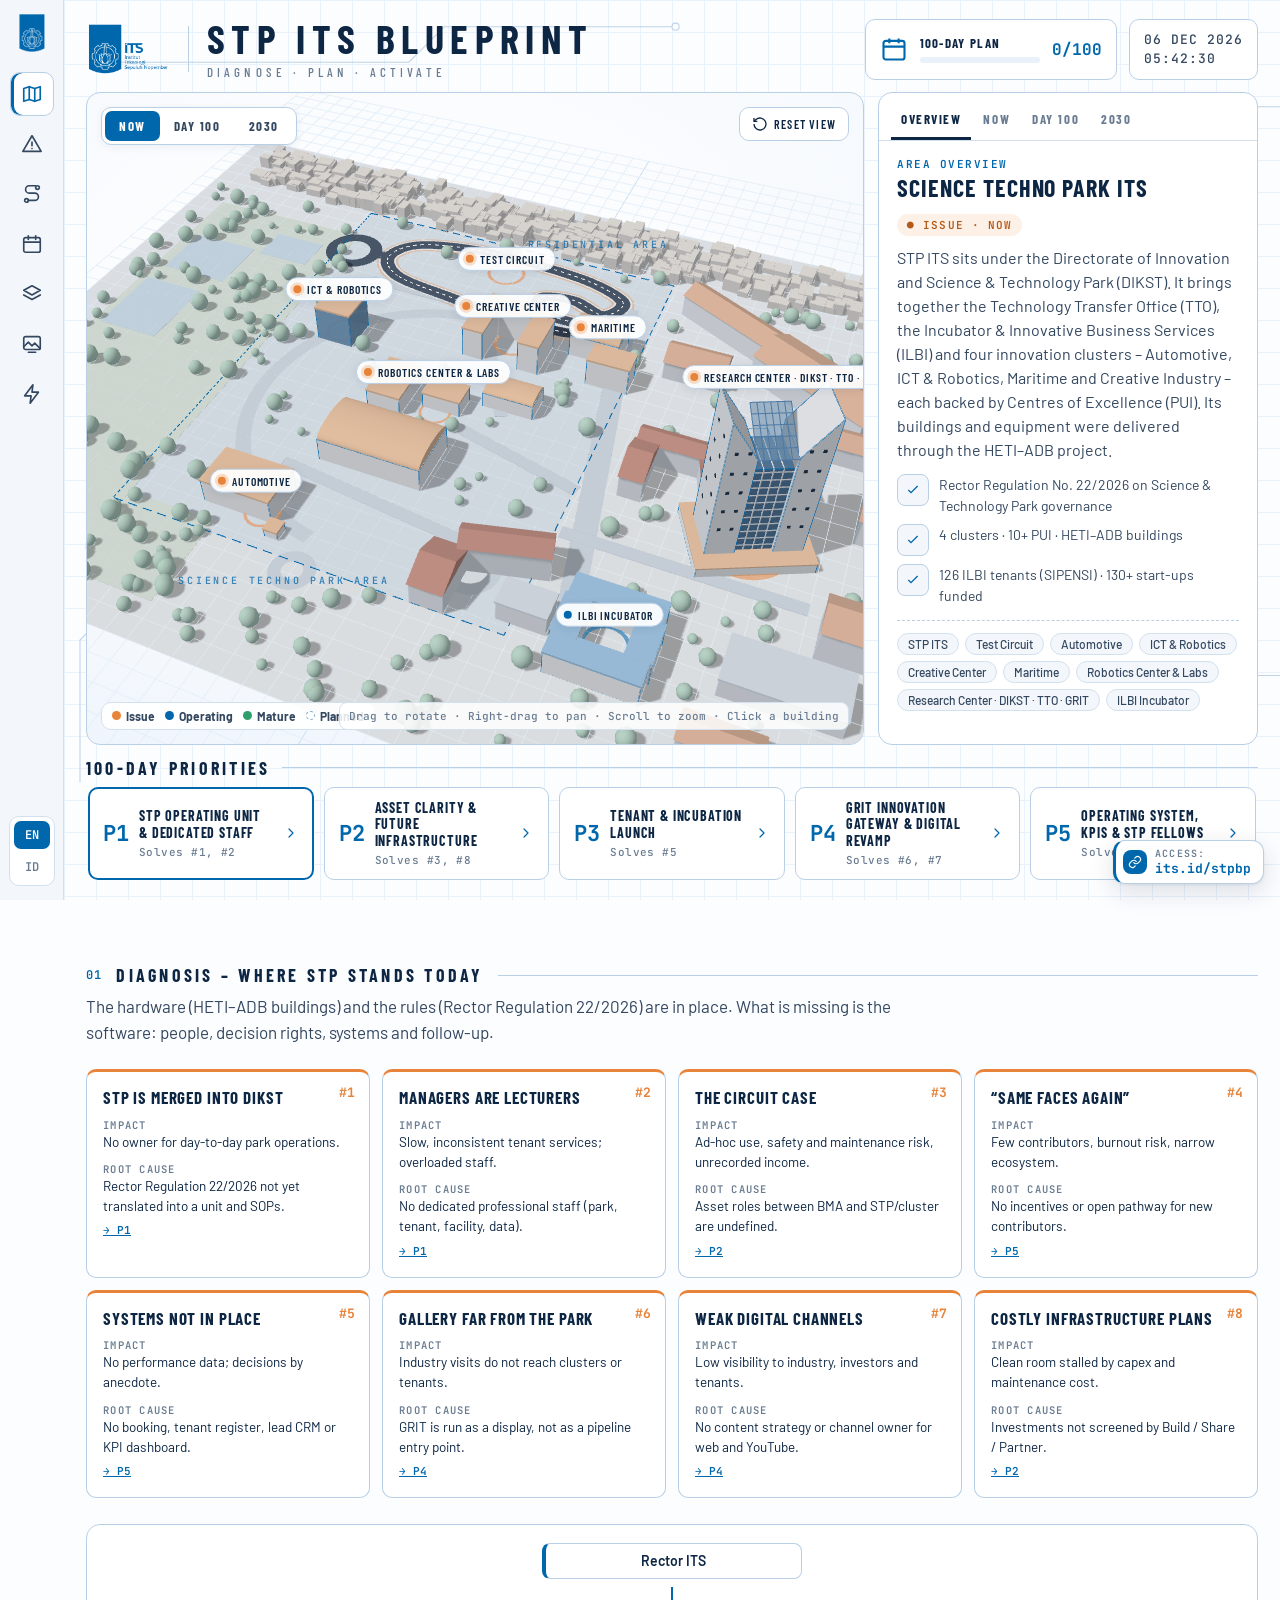
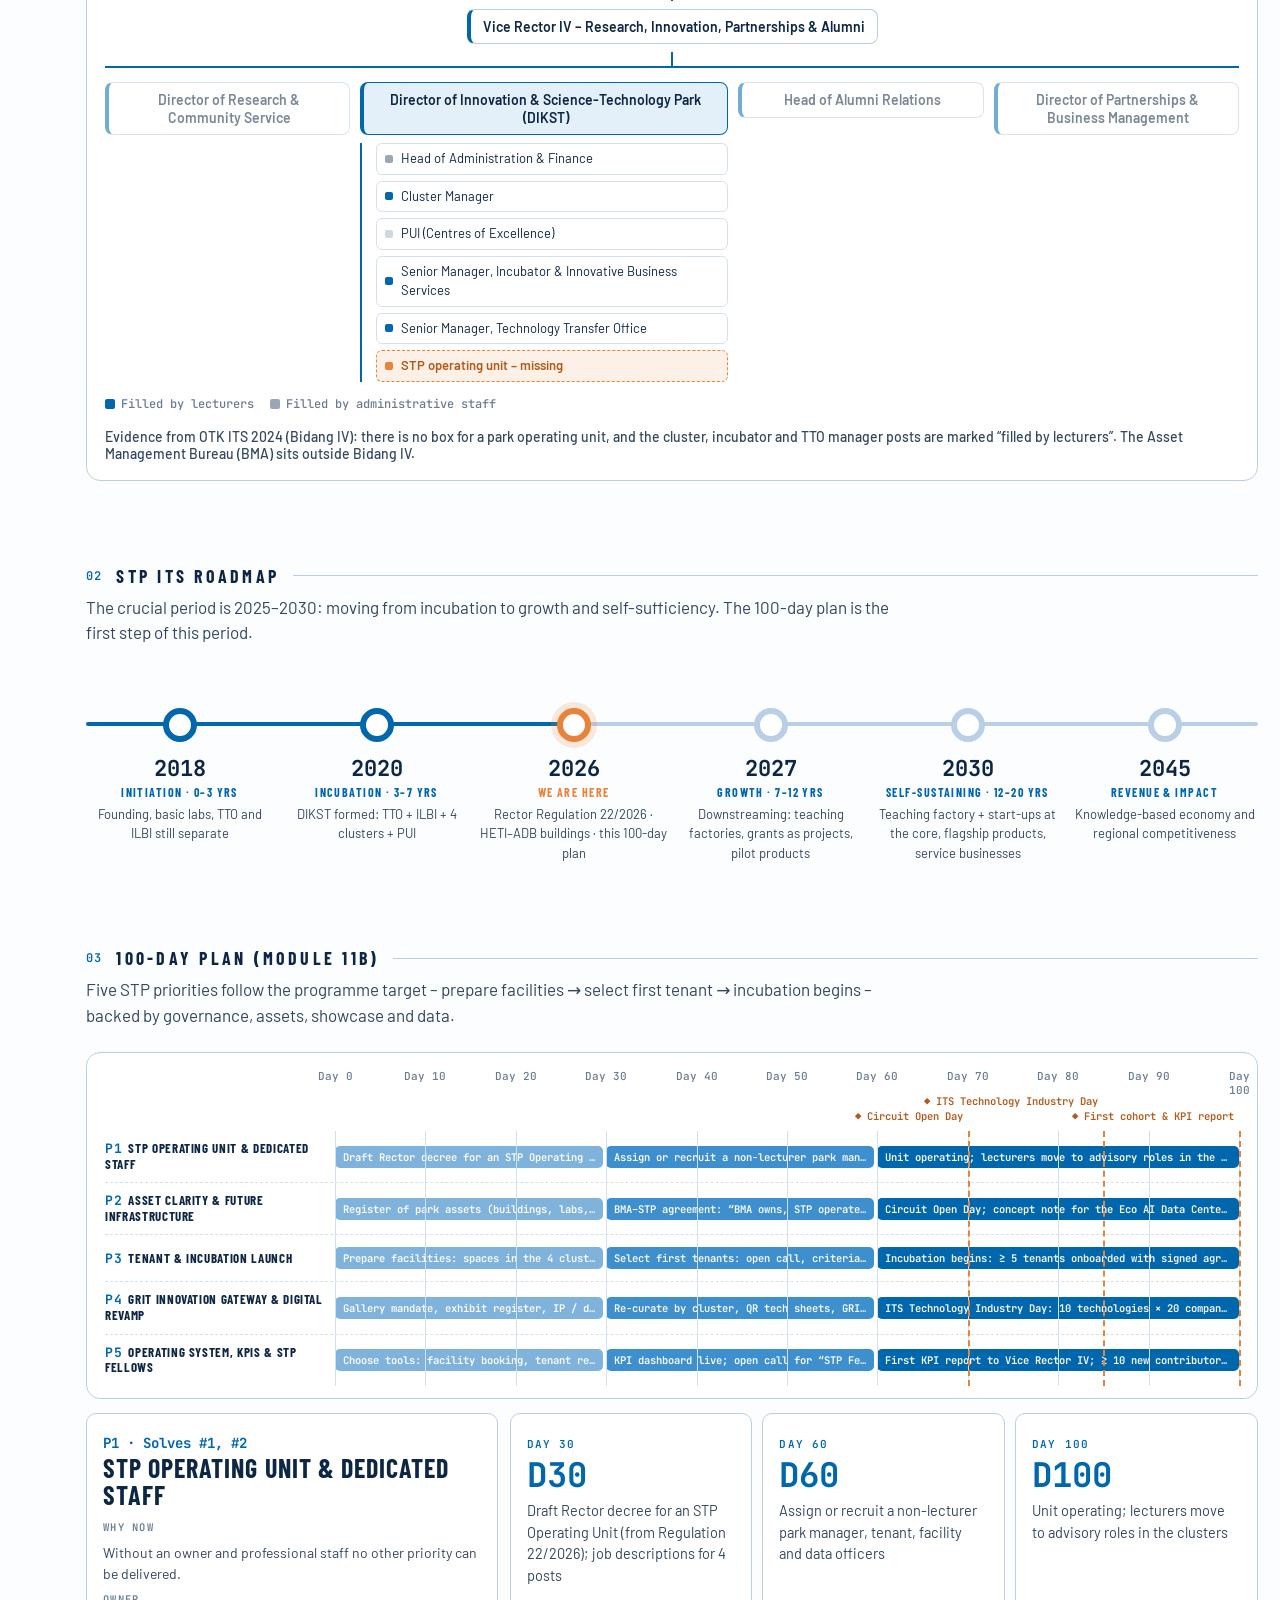
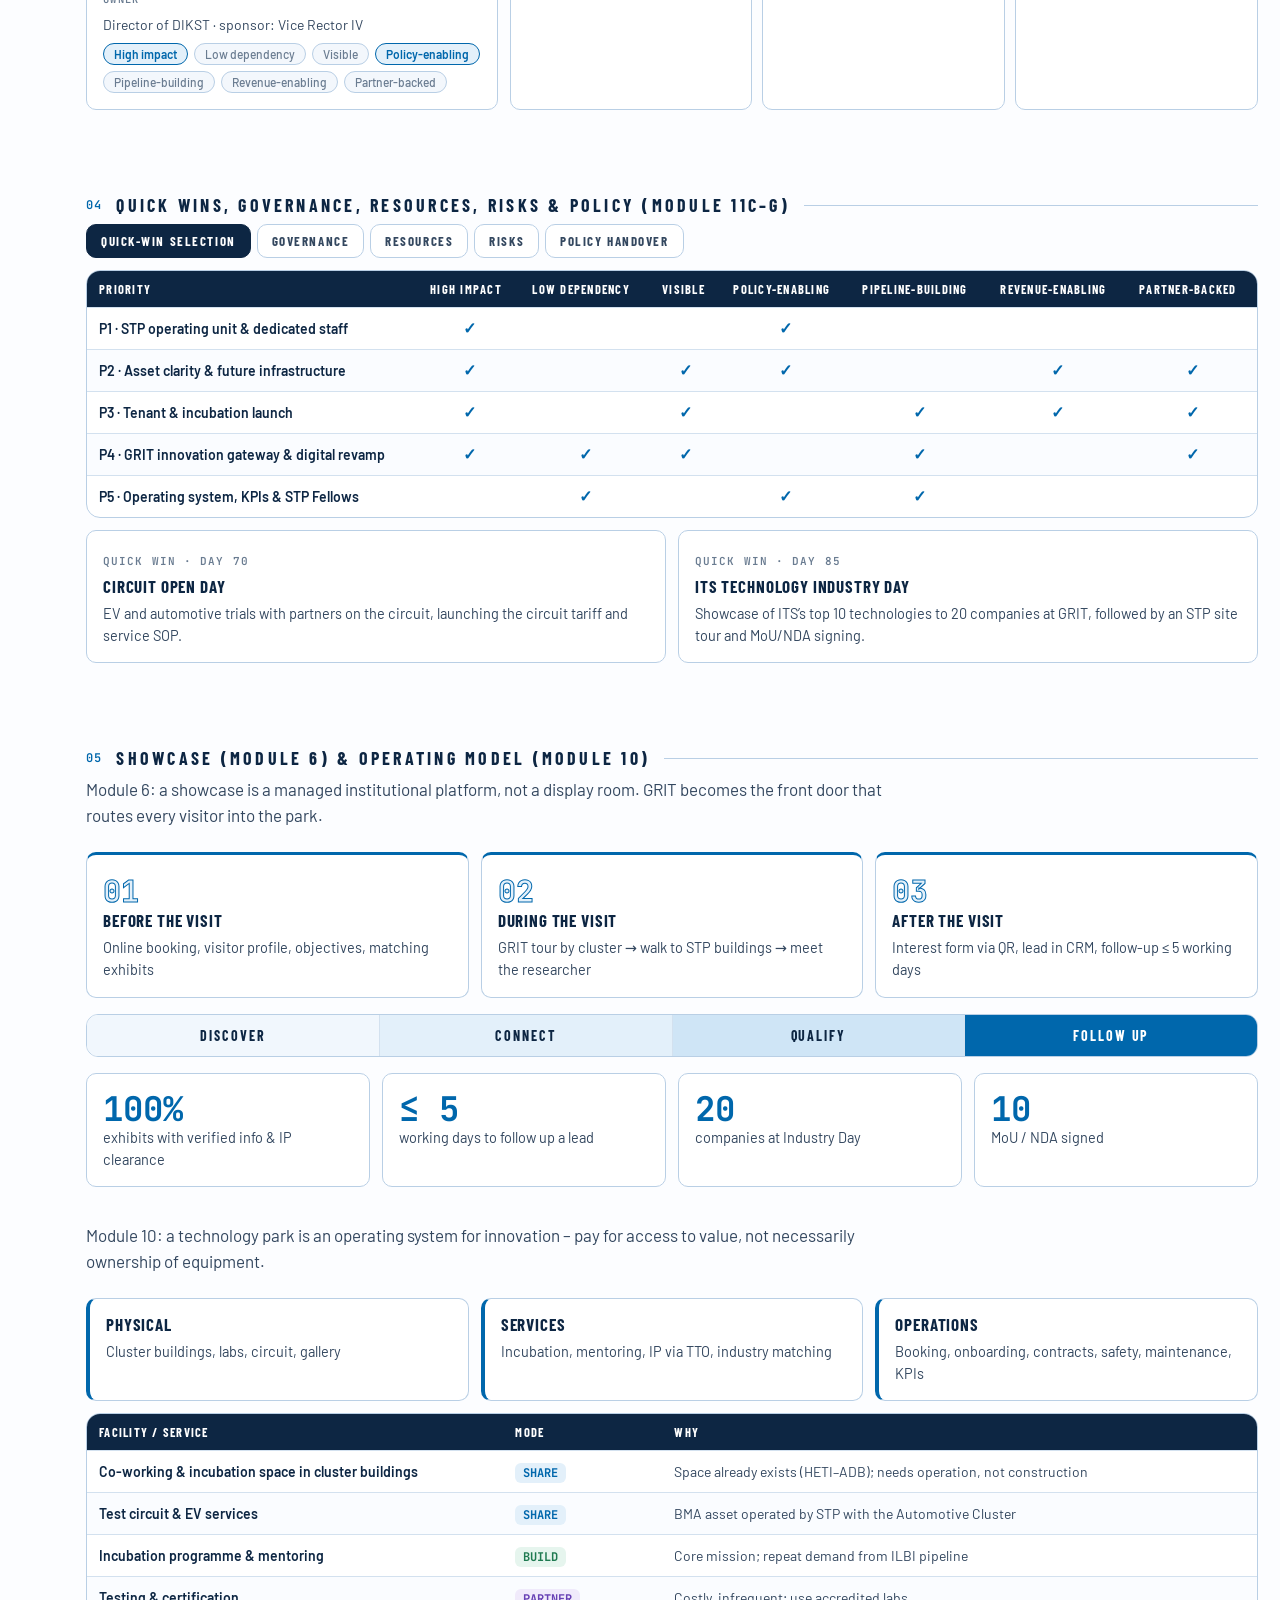
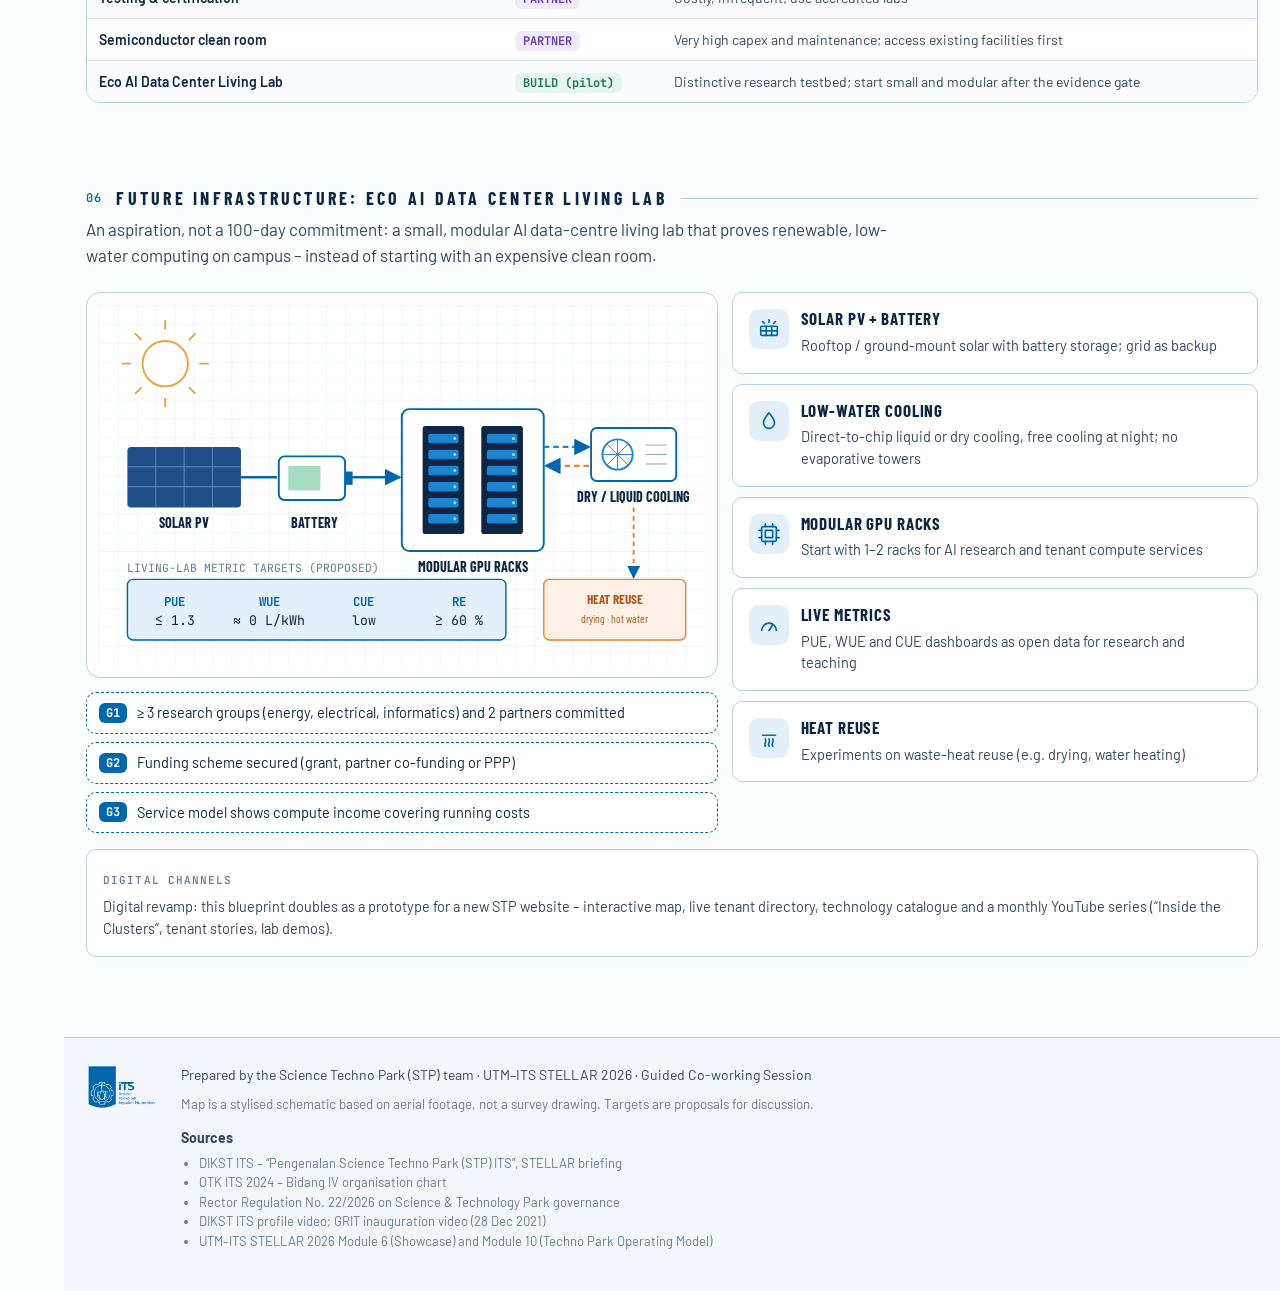
==== site/index.html @ 345ef93f "1.1" ====
<!doctype html>
<html lang="en">
<head>
  <meta charset="utf-8">
  <meta name="viewport" content="width=device-width, initial-scale=1">
  <title>STP ITS Blueprint</title>
  <meta name="description" content="100-day blueprint for the Science Techno Park (STP) of Institut Teknologi Sepuluh Nopember – diagnosis, priorities, governance and an interactive 3D site plan.">
  <meta name="theme-color" content="#0067ac">
  <link rel="icon" href="assets/img/favicon.ico" sizes="any">
  <link rel="icon" type="image/png" sizes="32x32" href="assets/img/favicon-32.png">
  <link rel="icon" type="image/png" sizes="192x192" href="assets/img/favicon-192.png">
  <link rel="apple-touch-icon" href="assets/img/apple-touch-icon.png">
  <meta property="og:title" content="STP ITS Blueprint">
  <meta property="og:description" content="Diagnose · Plan · Activate – the 100-day plan for the Science Techno Park ITS.">
  <meta property="og:image" content="assets/img/logo-its.png">
  <link rel="preconnect" href="https://fonts.googleapis.com">
  <link rel="preconnect" href="https://fonts.gstatic.com" crossorigin>
  <link href="https://fonts.googleapis.com/css2?family=Barlow+Condensed:wght@500;600;700&family=Barlow:wght@400;500;600;700&family=JetBrains+Mono:wght@400;500;600;700&display=swap" rel="stylesheet">
  <link rel="stylesheet" href="assets/css/style.css?v=20261112085706">
  <script type="importmap">
    { "imports": { "three": "./assets/vendor/three/three.module.min.js", "three/addons/": "./assets/vendor/three/addons/" } }
  </script>
</head>
<body>
  <svg class="traces" aria-hidden="true" preserveAspectRatio="none" viewBox="0 0 1440 900">
    <path d="M120 70 H460 l40 -40 H760"/><circle cx="760" cy="30" r="4"/>
    <path d="M1440 120 H1300 l-30 30 V340"/><circle cx="1270" cy="340" r="4"/>
    <path d="M90 880 V720 l30 -30 V560"/><circle cx="120" cy="560" r="4"/>
    <path d="M1440 760 H1340 l-40 40 H1120"/><circle cx="1120" cy="800" r="4"/>
    <rect x="1380" y="40" width="10" height="10"/><rect x="1396" y="56" width="6" height="6"/><rect x="1366" y="60" width="6" height="6"/>
    <rect x="96" y="610" width="8" height="8"/><rect x="110" y="626" width="5" height="5"/>
  </svg>

  <nav class="rail" aria-label="Sections">
    <img class="mark" src="assets/img/favicon-192.png" alt="ITS">
    <div id="nav"></div>
    <div class="spacer"></div>
    <div class="lang" role="group" aria-label="Language">
      <button type="button" data-lang="en" aria-pressed="true">EN</button>
      <button type="button" data-lang="id" aria-pressed="false">ID</button>
    </div>
  </nav>

  <main>
    <section class="hero" id="top">
      <header class="topbar">
        <div class="brand">
          <img src="assets/img/logo-its.png" alt="Institut Teknologi Sepuluh Nopember" width="84" height="54">
          <span class="rule" aria-hidden="true"></span>
          <div>
            <h1 data-i18n="title">STP ITS Blueprint</h1>
            <p data-i18n="tagline">Diagnose · Plan · Activate</p>
          </div>
        </div>
        <div class="right">
          <div class="card-mini">
            <svg viewBox="0 0 24 24" fill="none" stroke="currentColor" stroke-width="1.8"><rect x="3" y="5" width="18" height="16" rx="2"/><path d="M3 10h18M8 3v4M16 3v4"/></svg>
            <div><div class="k" data-i18n="planChip">100-Day Plan</div><div class="bar"><i id="dayBar"></i></div></div>
            <div class="v" id="dayVal">0/100</div>
          </div>
          <div class="card-mini clock" id="clock" aria-hidden="true"></div>
        </div>
      </header>

      <div class="hero-grid">
        <div class="map-frame" id="map">
          <div class="map-ui tl">
            <div class="seg" role="group" aria-label="Scenario" id="modeSeg">
              <button type="button" data-mode="now" aria-pressed="true" data-i18n="modeNow">Now</button>
              <button type="button" data-mode="d100" aria-pressed="false" data-i18n="modeD100">Day 100</button>
              <button type="button" data-mode="y2030" aria-pressed="false" data-i18n="mode2030">2030</button>
            </div>
          </div>
          <div class="map-ui tr">
            <button class="btn" type="button" id="resetBtn"><svg viewBox="0 0 24 24" fill="none" stroke="currentColor" stroke-width="2"><path d="M3 12a9 9 0 1 0 3-6.7L3 8"/><path d="M3 3v5h5"/></svg><span data-i18n="resetView">Reset view</span></button>
          </div>
          <div class="map-ui bl">
            <div class="legend">
              <span><i style="background:var(--issue)"></i><b data-i18n="legendIssue">Issue</b></span>
              <span><i style="background:var(--its)"></i><b data-i18n="legendActive">Operating</b></span>
              <span><i style="background:var(--ok)"></i><b data-i18n="legendMature">Mature</b></span>
              <span><i style="border:1.5px dashed var(--plan)"></i><b data-i18n="legendPlan">Planned</b></span>
            </div>
          </div>
          <div class="map-ui br"><div class="hint" data-i18n="hint">Drag to rotate · Scroll to zoom · Click a building</div></div>
        </div>

        <aside class="info-panel" aria-live="polite">
          <div class="tabs" role="tablist" id="tabs">
            <button role="tab" type="button" data-tab="overview" aria-selected="true" data-i18n="tabOverview">Overview</button>
            <button role="tab" type="button" data-tab="now" aria-selected="false" data-i18n="tabNow">Now</button>
            <button role="tab" type="button" data-tab="d100" aria-selected="false" data-i18n="tabD100">Day 100</button>
            <button role="tab" type="button" data-tab="y2030" aria-selected="false" data-i18n="tab2030">2030</button>
          </div>
          <div class="panel-body" id="panel"></div>
        </aside>
      </div>

      <div>
        <div class="strip-head"><h3 data-i18n="priorities">100-day priorities</h3><span class="line"></span></div>
        <div class="strip" id="strip"></div>
      </div>
    </section>

    <section class="sec" id="diagnosis"></section>
    <section class="sec" id="roadmap"></section>
    <section class="sec" id="plan"></section>
    <section class="sec" id="framework"></section>
    <section class="sec" id="showcase"></section>
    <section class="sec" id="future"></section>

    <footer>
      <div class="in">
        <img src="assets/img/logo-its.png" alt="ITS">
        <div id="foot"></div>
      </div>
    </footer>
  </main>

  <a class="access-card" href="https://its.id/stpbp" target="_blank" rel="noopener" aria-label="Access: its.id/stpbp">
    <svg viewBox="0 0 24 24" fill="none" stroke="currentColor" stroke-width="2" stroke-linecap="round" stroke-linejoin="round" aria-hidden="true"><path d="M10 13a5 5 0 0 0 7.5.5l3-3a5 5 0 0 0-7-7l-1.7 1.7"/><path d="M14 11a5 5 0 0 0-7.5-.5l-3 3a5 5 0 0 0 7 7l1.7-1.7"/></svg>
    <span><small>Access:</small><b>its.id/stpbp</b></span>
  </a>

  <script type="module" src="assets/js/app.js?v=20261112085706"></script>
</body>
</html>
---- site/assets/css/style.css ----
:root {
  --paper: #fcfdff;
  --paper-2: #f3f7fc;
  --paper-3: #e9f1fa;
  --ink: #0d2643;
  --ink-2: #33475f;
  --muted: #6a7c91;
  --line: #d3e1ef;
  --line-2: #b9cfe5;
  --its: #0067ac;
  --its-2: #1b86cf;
  --its-soft: #e3f0fa;
  --issue: #e8833a;
  --issue-soft: #fdf0e6;
  --ok: #2e9e6b;
  --ok-soft: #e6f5ee;
  --plan: #7fa6c9;
  --radius: 10px;
  --rail: 64px;
  --head: 'Barlow Condensed', 'Arial Narrow', sans-serif;
  --body: 'Barlow', system-ui, -apple-system, 'Segoe UI', sans-serif;
  --mono: 'JetBrains Mono', ui-monospace, 'SF Mono', Menlo, monospace;
  color-scheme: light;
}
* { box-sizing: border-box; }
html { scroll-behavior: smooth; }
body {
  margin: 0; background: var(--paper); color: var(--ink); font-family: var(--body); font-size: 16px; line-height: 1.5;
  background-image:
    linear-gradient(var(--paper-3) 1px, transparent 1px),
    linear-gradient(90deg, var(--paper-3) 1px, transparent 1px);
  background-size: 32px 32px; background-attachment: fixed;
}
img { max-width: 100%; }
button { font: inherit; color: inherit; }
a { color: var(--its); }
.sr-only { position: absolute; width: 1px; height: 1px; overflow: hidden; clip: rect(0 0 0 0); }

/* decorative circuit traces */
.traces { position: fixed; inset: 0; pointer-events: none; z-index: 0; opacity: .9; }
.traces path { fill: none; stroke: var(--line-2); stroke-width: 1.2; }
.traces circle { fill: var(--paper); stroke: var(--line-2); stroke-width: 1.2; }
.traces rect { fill: var(--line); }

/* rail */
.rail {
  position: fixed; left: 0; top: 0; bottom: 0; width: var(--rail); z-index: 30;
  background: var(--paper-2); border-right: 1px solid var(--line);
  display: flex; flex-direction: column; align-items: center; gap: 6px; padding: 14px 0;
}
.rail .mark { width: 38px; height: 38px; margin-bottom: 14px; }
.rail a, .rail button.icon {
  width: 44px; height: 44px; border-radius: 10px; display: grid; place-items: center; color: var(--ink-2);
  border: 1px solid transparent; background: none; cursor: pointer; position: relative; text-decoration: none;
}
.rail a:hover, .rail button.icon:hover { background: #fff; border-color: var(--line); color: var(--its); }
.rail a.is-active { background: #fff; border-color: var(--line-2); color: var(--its); box-shadow: inset 3px 0 0 var(--its); }
.rail a .tip {
  position: absolute; left: 52px; white-space: nowrap; background: var(--ink); color: #fff; font: 500 12px var(--body);
  padding: 4px 8px; border-radius: 6px; opacity: 0; pointer-events: none; transform: translateX(-4px); transition: .15s;
}
.rail a:hover .tip { opacity: 1; transform: none; }
.rail svg { width: 22px; height: 22px; }
.rail .spacer { flex: 1; }
#nav { display: flex; flex-direction: column; gap: 6px; }
.lang { display: flex; flex-direction: column; gap: 4px; border: 1px solid var(--line); border-radius: 10px; padding: 4px; background: #fff; }
.lang button { width: 36px; height: 28px; border: 0; border-radius: 7px; background: none; cursor: pointer; font: 600 12px var(--mono); color: var(--muted); }
.lang button[aria-pressed="true"] { background: var(--its); color: #fff; }

main { margin-left: var(--rail); position: relative; z-index: 1; }

/* hero */
.hero { height: 100vh; min-height: 720px; display: grid; grid-template-rows: auto minmax(0, 1fr) auto; grid-template-columns: minmax(0, 1fr); padding: 18px 22px 16px; gap: 12px; }
.topbar { display: flex; align-items: center; gap: 22px; }
.brand { display: flex; align-items: center; gap: 18px; min-width: 0; }
.brand img { height: 54px; width: auto; }
.brand .rule { width: 1px; height: 46px; background: var(--line-2); }
.brand h1 { margin: 0; font: 700 clamp(26px, 3.2vw, 40px)/1 var(--head); letter-spacing: .16em; text-transform: uppercase; color: var(--ink); }
.brand p { margin: 6px 0 0; font: 500 13px var(--head); letter-spacing: .32em; text-transform: uppercase; color: var(--muted); }
.topbar .right { margin-left: auto; display: flex; gap: 12px; align-items: stretch; }
.card-mini { border: 1px solid var(--line-2); background: #fff; border-radius: var(--radius); padding: 10px 14px; display: flex; gap: 12px; align-items: center; }
.card-mini svg { width: 28px; height: 28px; color: var(--its); }
.card-mini .k { font: 700 13px var(--head); letter-spacing: .1em; text-transform: uppercase; }
.bar { width: 120px; height: 6px; background: var(--paper-3); border-radius: 6px; overflow: hidden; margin-top: 6px; }
.bar i { display: block; height: 100%; background: var(--its); width: 0; transition: width .6s; }
.card-mini .v { font: 700 16px var(--mono); color: var(--its); }
.clock { font: 500 13px/1.5 var(--mono); color: var(--ink-2); letter-spacing: .08em; text-transform: uppercase; }

.hero-grid { display: grid; grid-template-columns: minmax(0, 1fr) 380px; gap: 14px; min-height: 0; }
.hero-grid > * { min-height: 0; }
.map-frame {
  position: relative; border: 1px solid var(--line-2); border-radius: 14px; overflow: hidden; min-height: 380px;
  background: radial-gradient(120% 90% at 40% 30%, #ffffff 0%, #f4f8fd 70%, #eaf2fb 100%);
}
.map-frame canvas { display: block; outline: none; max-width: 100%; }
.label-layer { position: absolute; inset: 0; pointer-events: none; }
.map-label {
  pointer-events: auto; cursor: pointer; display: inline-flex; align-items: center; gap: 6px; white-space: nowrap;
  font: 600 11.5px var(--head); letter-spacing: .08em; text-transform: uppercase; color: var(--ink);
  background: rgba(255, 255, 255, .92); border: 1px solid var(--line-2); border-radius: 999px; padding: 4px 10px 4px 7px;
  box-shadow: 0 2px 8px rgba(13, 38, 67, .08); transition: transform .15s, border-color .15s;
}
.map-label:hover, .map-label.is-selected { border-color: var(--its); transform: translateY(-2px); }
.map-label.is-selected { background: var(--its); color: #fff; }
.map-label .dot { width: 8px; height: 8px; border-radius: 50%; background: var(--its); flex: none; }
.map-label[data-status="issue"] .dot { background: var(--issue); box-shadow: 0 0 0 3px rgba(232, 131, 58, .25); animation: pulse 1.6s infinite; }
.map-label[data-status="mature"] .dot { background: var(--ok); }
.map-label[data-status="plan"] { border-style: dashed; color: var(--muted); }
.map-label[data-status="plan"] .dot { background: transparent; border: 1.5px dashed var(--plan); }
.map-label.is-selected .dot { box-shadow: 0 0 0 2px #fff; }
@keyframes pulse { 50% { box-shadow: 0 0 0 6px rgba(232, 131, 58, 0); } }
.zone-caption { font: 600 10px var(--mono); letter-spacing: .28em; text-transform: uppercase; color: var(--its); opacity: .75; pointer-events: none; white-space: nowrap; }

.map-ui { position: absolute; z-index: 5; display: flex; gap: 8px; }
.map-ui.tl { top: 14px; left: 14px; }
.map-ui.tr { top: 14px; right: 14px; }
.map-ui.bl { bottom: 14px; left: 14px; flex-wrap: wrap; }
.map-ui.br { bottom: 14px; right: 14px; }
.seg { display: flex; background: #fff; border: 1px solid var(--line-2); border-radius: 10px; padding: 3px; box-shadow: 0 2px 10px rgba(13, 38, 67, .06); }
.seg button { border: 0; background: none; padding: 7px 14px; border-radius: 7px; cursor: pointer; font: 700 13px var(--head); letter-spacing: .12em; text-transform: uppercase; color: var(--ink-2); }
.seg button[aria-pressed="true"] { background: var(--its); color: #fff; }
.btn { border: 1px solid var(--line-2); background: #fff; border-radius: 10px; padding: 8px 12px; cursor: pointer; font: 600 12px var(--head); letter-spacing: .1em; text-transform: uppercase; display: inline-flex; gap: 6px; align-items: center; }
.btn:hover { border-color: var(--its); color: var(--its); }
.btn svg { width: 16px; height: 16px; }
.legend { display: flex; gap: 10px; background: rgba(255, 255, 255, .9); border: 1px solid var(--line); border-radius: 10px; padding: 6px 10px; font: 500 12px var(--body); color: var(--ink-2); }
.legend span { display: inline-flex; align-items: center; gap: 5px; }
.legend i { width: 9px; height: 9px; border-radius: 50%; display: inline-block; }
.hint { font: 500 11px var(--mono); color: var(--muted); background: rgba(255, 255, 255, .85); border: 1px solid var(--line); border-radius: 8px; padding: 6px 9px; }
.fallback { position: absolute; inset: 0; display: grid; grid-template-rows: auto 1fr; padding: 54px 16px 50px; }
.fallback p { margin: 0 0 8px; text-align: center; font: 500 12px var(--mono); color: var(--muted); }
.fallback svg { width: 100%; height: 100%; }
.fallback .site { cursor: pointer; }

/* info panel */
.info-panel { border: 1px solid var(--line-2); background: #fff; border-radius: 14px; display: flex; flex-direction: column; min-height: 0; overflow: hidden; }
.tabs { display: flex; gap: 2px; padding: 10px 12px 0; border-bottom: 1px solid var(--line); overflow-x: auto; }
.tabs button { border: 0; background: none; padding: 8px 10px 10px; cursor: pointer; font: 700 13px var(--head); letter-spacing: .12em; text-transform: uppercase; color: var(--muted); border-bottom: 3px solid transparent; white-space: nowrap; }
.tabs button[aria-selected="true"] { color: var(--ink); border-bottom-color: var(--ink); }
.panel-body { padding: 16px 18px 18px; overflow: auto; }
.panel-body .kind { font: 600 11px var(--mono); letter-spacing: .14em; text-transform: uppercase; color: var(--its); }
.panel-body h2 { margin: 4px 0 10px; font: 700 24px/1.1 var(--head); letter-spacing: .04em; text-transform: uppercase; }
.panel-body p { margin: 0 0 12px; color: var(--ink-2); }
.status-pill { display: inline-flex; align-items: center; gap: 6px; font: 600 11px var(--mono); text-transform: uppercase; letter-spacing: .1em; border-radius: 999px; padding: 4px 10px; margin-bottom: 10px; }
.status-pill[data-s="issue"] { background: var(--issue-soft); color: #b25a1a; }
.status-pill[data-s="active"] { background: var(--its-soft); color: var(--its); }
.status-pill[data-s="mature"] { background: var(--ok-soft); color: #1f7a51; }
.status-pill[data-s="plan"], .status-pill[data-s="hidden"] { background: var(--paper-2); color: var(--muted); }
.facts { list-style: none; margin: 4px 0 0; padding: 0; display: grid; gap: 8px; }
.facts li { display: flex; gap: 10px; align-items: flex-start; font-size: 14px; color: var(--ink-2); }
.facts li::before { content: ''; flex: none; width: 30px; height: 30px; border: 1px solid var(--line-2); border-radius: 8px; background: var(--paper-2) url("data:image/svg+xml,%3Csvg xmlns='http://www.w3.org/2000/svg' viewBox='0 0 24 24' fill='none' stroke='%230067ac' stroke-width='2'%3E%3Cpath d='M5 12l4 4 10-10'/%3E%3C/svg%3E") center/16px no-repeat; }
.site-pick { display: flex; flex-wrap: wrap; gap: 6px; margin-top: 14px; padding-top: 12px; border-top: 1px dashed var(--line-2); }
.site-pick button { border: 1px solid var(--line); background: var(--paper-2); border-radius: 999px; padding: 3px 10px; font: 500 12px var(--body); cursor: pointer; color: var(--ink-2); }
.site-pick button:hover { border-color: var(--its); color: var(--its); }
.linked { margin-top: 6px; font-size: 13px; color: var(--muted); }
.linked b { color: var(--its); }

/* priority strip */
.strip-head { display: flex; align-items: center; gap: 12px; }
.strip-head h3, .sec-head h2 { margin: 0; font: 700 18px var(--head); letter-spacing: .18em; text-transform: uppercase; }
.strip-head .line, .sec-head .line { flex: 1; height: 1px; background: var(--line-2); }
.strip { display: grid; grid-template-columns: repeat(5, minmax(200px, 1fr)); gap: 10px; overflow-x: auto; padding: 8px 2px 4px; scroll-snap-type: x mandatory; }
.pcard {
  scroll-snap-align: start; text-align: left; border: 1px solid var(--line-2); background: #fff; border-radius: var(--radius); padding: 12px 14px;
  cursor: pointer; display: grid; grid-template-columns: auto 1fr auto; gap: 10px; align-items: center; transition: .15s; min-height: 72px;
}
.pcard:hover { border-color: var(--its); transform: translateY(-2px); box-shadow: 0 6px 18px rgba(0, 103, 172, .1); }
.pcard.is-active { border: 2px solid var(--its); padding: 11px 13px; }
.pcard .n { font: 700 22px var(--mono); color: var(--its); }
.pcard .t { font: 700 14px/1.2 var(--head); letter-spacing: .06em; text-transform: uppercase; }
.pcard .s { display: block; margin-top: 3px; font: 500 11px var(--mono); color: var(--muted); letter-spacing: .04em; text-transform: none; }
.pcard svg { width: 16px; height: 16px; color: var(--its); }

/* sections */
.sec { padding: 64px 22px 20px; max-width: 1320px; margin: 0 auto; scroll-margin-top: 0; }
.sec-head { display: flex; align-items: center; gap: 14px; margin-bottom: 8px; }
.sec-head .no { font: 600 12px var(--mono); color: var(--its); letter-spacing: .1em; }
.sec-lead { max-width: 820px; color: var(--ink-2); font-size: 17px; margin: 6px 0 24px; }
.grid { display: grid; gap: 12px; }
.g4 { grid-template-columns: repeat(4, minmax(0, 1fr)); }
.g3 { grid-template-columns: repeat(3, minmax(0, 1fr)); }
.g2 { grid-template-columns: repeat(2, minmax(0, 1fr)); }
.card { border: 1px solid var(--line-2); background: #fff; border-radius: var(--radius); padding: 16px; position: relative; }
.card h3 { margin: 0 0 6px; font: 700 17px/1.15 var(--head); letter-spacing: .05em; text-transform: uppercase; }
.card p { margin: 0; color: var(--ink-2); font-size: 14.5px; }
.card .tag { font: 600 11px var(--mono); color: var(--muted); letter-spacing: .1em; text-transform: uppercase; }
.issue-card { border-top: 3px solid var(--issue); }
.issue-card .num { position: absolute; top: 12px; right: 14px; font: 700 13px var(--mono); color: var(--issue); }
.issue-card .row { margin-top: 10px; font-size: 13.5px; }
.issue-card .row b { display: block; font: 600 10.5px var(--mono); letter-spacing: .12em; text-transform: uppercase; color: var(--muted); }
.issue-card .to { margin-top: 10px; font: 600 11px var(--mono); color: var(--its); }
.quote { margin: 22px 0 0; padding: 18px 22px; border-left: 4px solid var(--its); background: var(--its-soft); border-radius: 0 var(--radius) var(--radius) 0; font: 600 20px/1.35 var(--head); letter-spacing: .02em; color: var(--ink); }

/* org chart */
.org { margin-top: 26px; border: 1px solid var(--line-2); background: #fff; border-radius: 14px; padding: 18px; }
.org .node { border: 1px solid var(--line-2); border-left: 4px solid var(--its); border-radius: 8px; padding: 8px 12px; background: #fff; font: 600 14px/1.25 var(--body); text-align: center; }
.org .top { display: grid; justify-items: center; gap: 8px; }
.org .top .node { min-width: 260px; }
.org .v { width: 2px; height: 14px; background: var(--its); }
.org .cols { display: grid; grid-template-columns: 1fr 1.5fr 1fr 1fr; gap: 10px; border-top: 2px solid var(--its); padding-top: 14px; margin-top: 0; }
.org .col .node.dim { opacity: .55; }
.org .col.focus > .node { background: var(--its-soft); border-color: var(--its); }
.org ul { list-style: none; margin: 8px 0 0; padding: 0 0 0 14px; border-left: 2px solid var(--its); display: grid; gap: 6px; }
.org li { font-size: 13px; border: 1px solid var(--line); border-radius: 6px; padding: 5px 8px; background: #fff; display: flex; gap: 8px; align-items: center; }
.org li i { width: 8px; height: 8px; border-radius: 2px; flex: none; background: #cfd8e3; }
.org li.lect i { background: var(--its); }
.org li.staff i { background: #9aa7b6; }
.org li.missing { border: 1.5px dashed var(--issue); color: #b25a1a; background: var(--issue-soft); font-weight: 600; }
.org li.missing i { background: var(--issue); }
.org .note { margin-top: 14px; font-size: 14px; color: var(--ink-2); display: flex; flex-wrap: wrap; gap: 16px; align-items: center; }
.org .note span { display: inline-flex; gap: 6px; align-items: center; font: 500 12px var(--mono); color: var(--muted); }
.org .note span i { width: 10px; height: 10px; border-radius: 2px; display: inline-block; }

/* roadmap */
.road { position: relative; display: grid; grid-template-columns: repeat(6, 1fr); gap: 10px; padding-top: 38px; }
.road::before { content: ''; position: absolute; left: 0; right: 0; top: 52px; height: 4px; background: linear-gradient(90deg, var(--its) 0 42%, var(--line-2) 42%); border-radius: 4px; }
.road .stop { position: relative; text-align: center; }
.road .ring { width: 34px; height: 34px; border-radius: 50%; margin: 0 auto 12px; background: #fff; border: 6px solid var(--its); position: relative; z-index: 1; }
.road .stop.future .ring { border-color: var(--line-2); }
.road .stop.here .ring { border-color: var(--issue); box-shadow: 0 0 0 6px rgba(232, 131, 58, .18); }
.road .y { font: 700 22px var(--mono); color: var(--ink); }
.road .s { font: 700 12px var(--head); letter-spacing: .12em; text-transform: uppercase; color: var(--its); margin: 2px 0 6px; }
.road .stop.here .s { color: var(--issue); }
.road .d { font-size: 13px; color: var(--ink-2); }

/* gantt */
.gantt { border: 1px solid var(--line-2); background: #fff; border-radius: 14px; padding: 16px 18px 12px; overflow-x: auto; }
.gantt .g-row { display: grid; grid-template-columns: 230px 1fr; align-items: center; min-width: 760px; }
.gantt .g-row + .g-row { border-top: 1px dashed var(--line); }
.gantt .g-name { font: 700 13px/1.2 var(--head); letter-spacing: .05em; text-transform: uppercase; padding: 10px 10px 10px 0; cursor: pointer; }
.gantt .g-name b { font-family: var(--mono); color: var(--its); margin-right: 6px; }
.gantt .track { position: relative; height: 46px; }
.gantt .seg-bar { position: absolute; top: 12px; height: 22px; border-radius: 5px; font: 600 10.5px/22px var(--mono); padding: 0 8px; color: #fff; overflow: hidden; white-space: nowrap; text-overflow: ellipsis; }
.gantt .s1 { background: #7fb3dc; } .gantt .s2 { background: #3d8fcd; } .gantt .s3 { background: var(--its); }
.gantt .axis { position: relative; height: 26px; margin-bottom: 36px; margin-left: 230px; min-width: 530px; }
.gantt .axis span { position: absolute; transform: translateX(-50%); font: 500 11px var(--mono); color: var(--muted); }
.gantt .grid-lines { position: absolute; inset: 0 0 0 230px; pointer-events: none; }
.gantt .grid-lines i { position: absolute; top: 0; bottom: 0; width: 1px; background: var(--line); }
.gantt .mile { position: absolute; top: 0; bottom: 0; width: 0; border-left: 2px dashed var(--issue); }
.gantt .mile em { position: absolute; top: -24px; right: 4px; font: 600 10.5px var(--mono); font-style: normal; color: #b25a1a; white-space: nowrap; background: #fff; padding: 0 3px; }
.gantt-wrap { position: relative; }
.pdetail { margin-top: 14px; display: grid; grid-template-columns: 1.1fr 2fr; gap: 12px; }
.pdetail .meta h3 { margin: 0 0 4px; font: 700 26px/1.05 var(--head); text-transform: uppercase; letter-spacing: .04em; }
.pdetail .meta .n { font: 700 14px var(--mono); color: var(--its); }
.pdetail .meta dl { margin: 12px 0 0; display: grid; gap: 8px; font-size: 14px; }
.pdetail dt { font: 600 10.5px var(--mono); letter-spacing: .12em; text-transform: uppercase; color: var(--muted); }
.pdetail dd { margin: 0; color: var(--ink-2); }
.chips { display: flex; flex-wrap: wrap; gap: 6px; margin-top: 8px; }
.chip { border: 1px solid var(--line-2); border-radius: 999px; padding: 3px 10px; font: 500 12px var(--body); color: var(--muted); background: var(--paper-2); }
.chip.on { border-color: var(--its); color: var(--its); background: var(--its-soft); font-weight: 600; }
.days { display: grid; grid-template-columns: repeat(3, 1fr); gap: 10px; }
.days .card .tag { color: var(--its); }
.days .card .big { font: 700 34px/1 var(--mono); color: var(--its); margin: 4px 0 8px; }

/* framework tabs */
.ftabs { display: flex; gap: 6px; flex-wrap: wrap; margin-bottom: 12px; }
.ftabs button { border: 1px solid var(--line-2); background: #fff; border-radius: 10px; padding: 8px 14px; cursor: pointer; font: 700 13px var(--head); letter-spacing: .12em; text-transform: uppercase; color: var(--ink-2); }
.ftabs button[aria-selected="true"] { background: var(--ink); color: #fff; border-color: var(--ink); }
.table-wrap { border: 1px solid var(--line-2); border-radius: 14px; overflow: auto; background: #fff; }
table { border-collapse: collapse; width: 100%; font-size: 14px; }
th { text-align: left; font: 700 12.5px var(--head); letter-spacing: .1em; text-transform: uppercase; color: #fff; background: var(--ink); padding: 10px 12px; position: sticky; top: 0; }
td { padding: 10px 12px; border-top: 1px solid var(--line); vertical-align: top; color: var(--ink-2); }
td:first-child { color: var(--ink); font-weight: 600; }
tr:nth-child(even) td { background: #fafcff; }
.qw td { text-align: center; } .qw td:first-child { text-align: left; }
.qw .yes { color: var(--its); font: 700 16px var(--mono); }
.mode-tag { font: 700 12px var(--mono); padding: 2px 8px; border-radius: 6px; background: var(--its-soft); color: var(--its); white-space: nowrap; }
.mode-tag.PARTNER { background: #f0eafb; color: #6741b5; }
.mode-tag.BUILD { background: var(--ok-soft); color: #1f7a51; }
.policy { counter-reset: p; list-style: none; margin: 0; padding: 0; display: grid; gap: 8px; }
.policy li { counter-increment: p; display: flex; gap: 12px; align-items: flex-start; background: #fff; border: 1px solid var(--line-2); border-radius: 10px; padding: 10px 14px; }
.policy li::before { content: counter(p, decimal-leading-zero); font: 700 14px var(--mono); color: var(--its); }

/* showcase */
.flow { display: grid; grid-template-columns: repeat(3, 1fr); gap: 12px; }
.flow .card { border-top: 3px solid var(--its); }
.flow .card .step { font: 700 30px var(--mono); color: var(--its-soft); -webkit-text-stroke: 1px var(--its); }
.pathway { display: flex; gap: 0; margin: 16px 0; border: 1px solid var(--line-2); border-radius: 12px; overflow: hidden; background: #fff; }
.pathway span { flex: 1; text-align: center; padding: 12px 6px; font: 700 14px var(--head); letter-spacing: .14em; text-transform: uppercase; position: relative; }
.pathway span + span { border-left: 1px solid var(--line); }
.pathway span:nth-child(1) { background: #f1f7fd; } .pathway span:nth-child(2) { background: #e3f0fa; } .pathway span:nth-child(3) { background: #cfe5f6; } .pathway span:nth-child(4) { background: var(--its); color: #fff; }
.kpi .v { font: 700 34px var(--mono); color: var(--its); line-height: 1.1; }
.layers .card { border-left: 4px solid var(--its); }

/* future */
.future-grid { display: grid; grid-template-columns: 1.2fr 1fr; gap: 14px; align-items: start; }
.eco { border: 1px solid var(--line-2); border-radius: 14px; background: #fff; padding: 12px; }
.eco svg { width: 100%; height: auto; display: block; }
.parts { display: grid; gap: 10px; }
.parts .card { display: grid; grid-template-columns: 40px 1fr; gap: 12px; align-items: start; }
.parts .ic { width: 40px; height: 40px; border-radius: 10px; background: var(--its-soft); display: grid; place-items: center; color: var(--its); }
.parts .ic svg { width: 22px; height: 22px; }
.gates { list-style: none; margin: 14px 0 0; padding: 0; display: grid; gap: 8px; }
.gates li { display: flex; gap: 10px; align-items: center; font-size: 14.5px; background: #fff; border: 1px dashed var(--its); border-radius: 10px; padding: 9px 12px; }
.gates li b { font: 700 12px var(--mono); color: #fff; background: var(--its); border-radius: 6px; padding: 2px 7px; }
.digital { margin-top: 16px; }

footer { margin: 60px 0 0; border-top: 1px solid var(--line-2); padding: 26px 22px 40px; background: var(--paper-2); }
footer .in { max-width: 1320px; margin: 0 auto; display: grid; grid-template-columns: auto 1fr; gap: 24px; align-items: start; }
footer img { height: 46px; }
footer p { margin: 0 0 6px; font-size: 14px; color: var(--ink-2); }
footer small { color: var(--muted); }
footer ul { margin: 6px 0 0; padding-left: 18px; font-size: 13px; color: var(--muted); }

.reveal { opacity: 0; transform: translateY(14px); transition: opacity .6s, transform .6s; }
.reveal.in { opacity: 1; transform: none; }
@media (prefers-reduced-motion: reduce) { .reveal { opacity: 1; transform: none; transition: none; } html { scroll-behavior: auto; } }

/* responsive */
@media (max-width: 1180px) {
  .hero { height: auto; }
  .hero-grid { grid-template-columns: minmax(0, 1fr); }
  .info-panel { max-height: none; }
  .map-frame { min-height: 520px; }
  .g4 { grid-template-columns: repeat(2, minmax(0, 1fr)); }
  .org .cols { grid-template-columns: 1fr 1fr; }
  .future-grid, .pdetail { grid-template-columns: 1fr; }
}
@media (max-width: 760px) {
  :root { --rail: 0px; }
  .rail { top: auto; bottom: 0; left: 0; right: 0; width: auto; height: 60px; flex-direction: row; justify-content: space-around; padding: 6px 8px; border-right: 0; border-top: 1px solid var(--line); }
  .rail .mark, .rail .spacer, .rail a .tip { display: none; }
  #nav { flex-direction: row; gap: 2px; }
  .rail a, .rail button.icon { width: 40px; height: 40px; }
  .lang { flex-direction: row; }
  .lang button { width: 30px; }
  main { padding-bottom: 64px; }
  .hero { padding: 14px 16px; min-height: auto; }
  .topbar { flex-wrap: wrap; gap: 12px; }
  .brand img { height: 40px; }
  .brand .rule { display: none; }
  .topbar .right { margin-left: 0; width: 100%; }
  .clock { display: none; }
  .map-frame { min-height: 420px; }
  .hint { display: none; }
  .map-ui.tr { top: 60px; }
  .strip { grid-template-columns: none; grid-auto-flow: column; grid-auto-columns: 80%; }
  .sec { padding: 48px 16px 10px; }
  .g4, .g3, .g2, .flow, .days { grid-template-columns: 1fr; }
  .org .cols { grid-template-columns: 1fr; }
  .road { grid-template-columns: 1fr; padding-top: 0; }
  .road::before { left: 16px; right: auto; top: 0; bottom: 0; width: 4px; height: auto; background: var(--its); }
  .road .stop { display: grid; grid-template-columns: 34px 1fr; column-gap: 14px; text-align: left; }
  .road .ring { margin: 0; grid-row: span 3; }
  .pathway { flex-direction: column; }
  .pathway span + span { border-left: 0; border-top: 1px solid var(--line); }
  footer .in { grid-template-columns: 1fr; }
}

/* floating access card – always on top */
.access-card {
  position: fixed; right: 16px; bottom: 16px; z-index: 2147483000;
  display: inline-flex; align-items: center; gap: 8px; padding: 6px 12px 6px 7px;
  background: #fff; color: var(--ink); text-decoration: none;
  border: 1px solid var(--line-2); border-left: 3px solid var(--its); border-radius: 12px;
  box-shadow: 0 8px 24px rgba(13, 38, 67, .14), 0 1px 3px rgba(13, 38, 67, .08);
  font: 500 12.5px/1.2 var(--body); transition: transform .15s, box-shadow .15s;
}
.access-card:hover { transform: translateY(-2px); box-shadow: 0 12px 28px rgba(0, 103, 172, .2); }
.access-card svg { width: 14px; height: 14px; color: #fff; background: var(--its); border-radius: 8px; padding: 5px; box-sizing: content-box; flex: none; }
.access-card span { display: flex; flex-direction: column; line-height: 1.25; white-space: nowrap; }
.access-card small { font: 600 10px var(--mono); letter-spacing: .12em; text-transform: uppercase; color: var(--muted); }
.access-card b { font: 700 13px var(--mono); color: var(--its); }
@media (max-width: 760px) { .access-card { bottom: 72px; right: 10px; padding: 6px 10px 6px 8px; } }
@media print { .access-card { display: none; } }
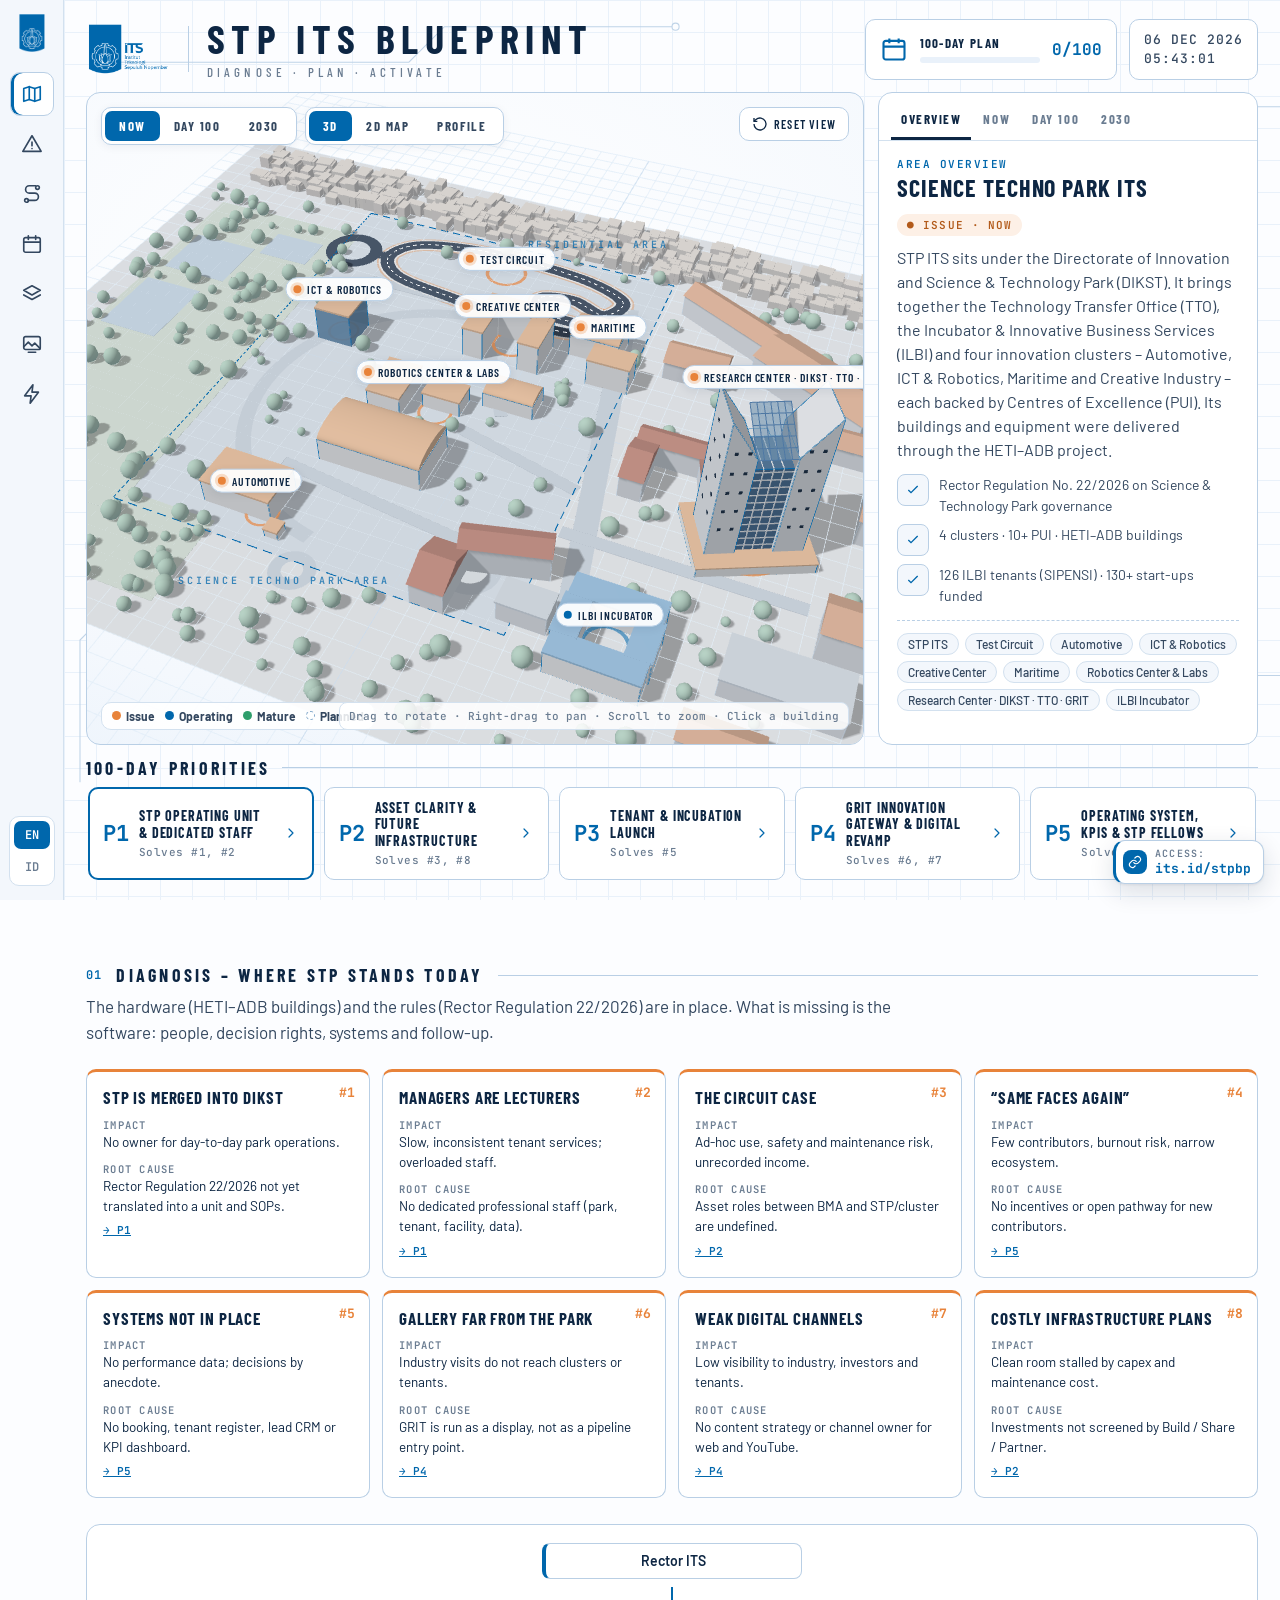
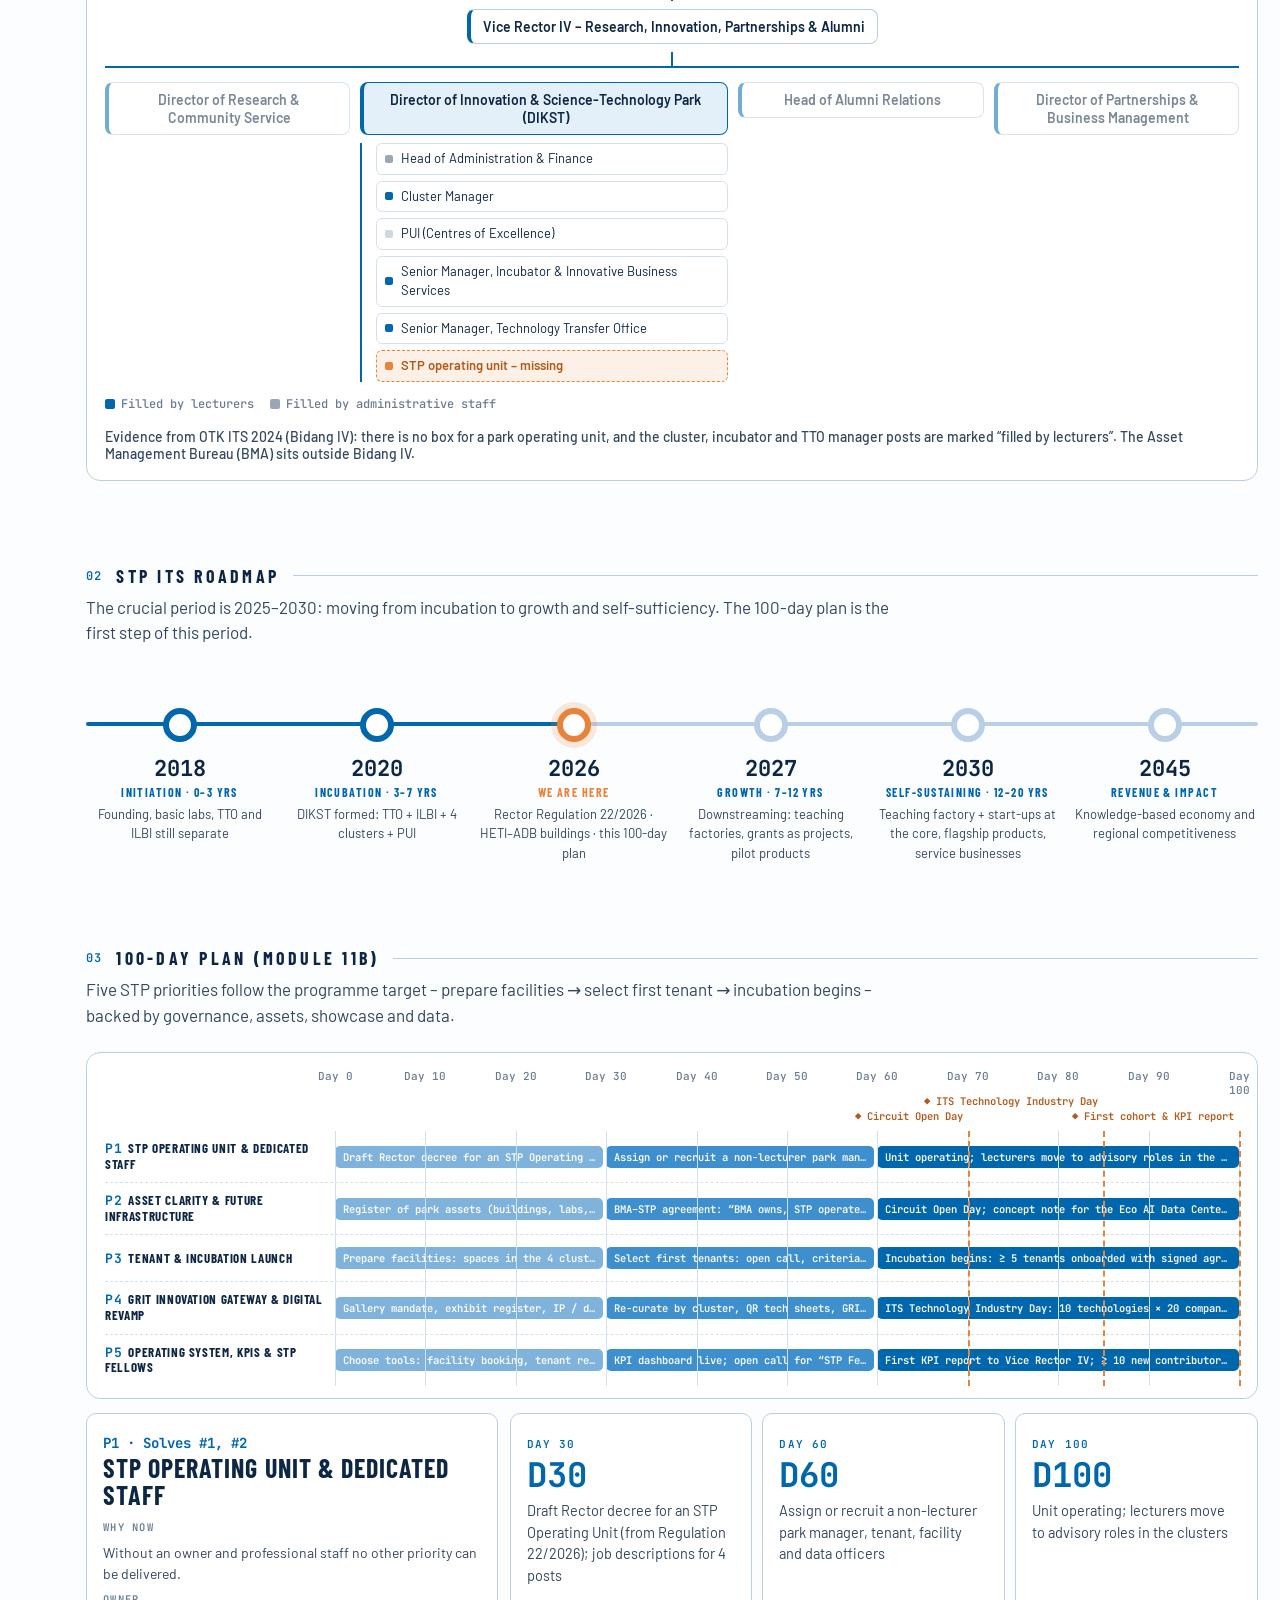
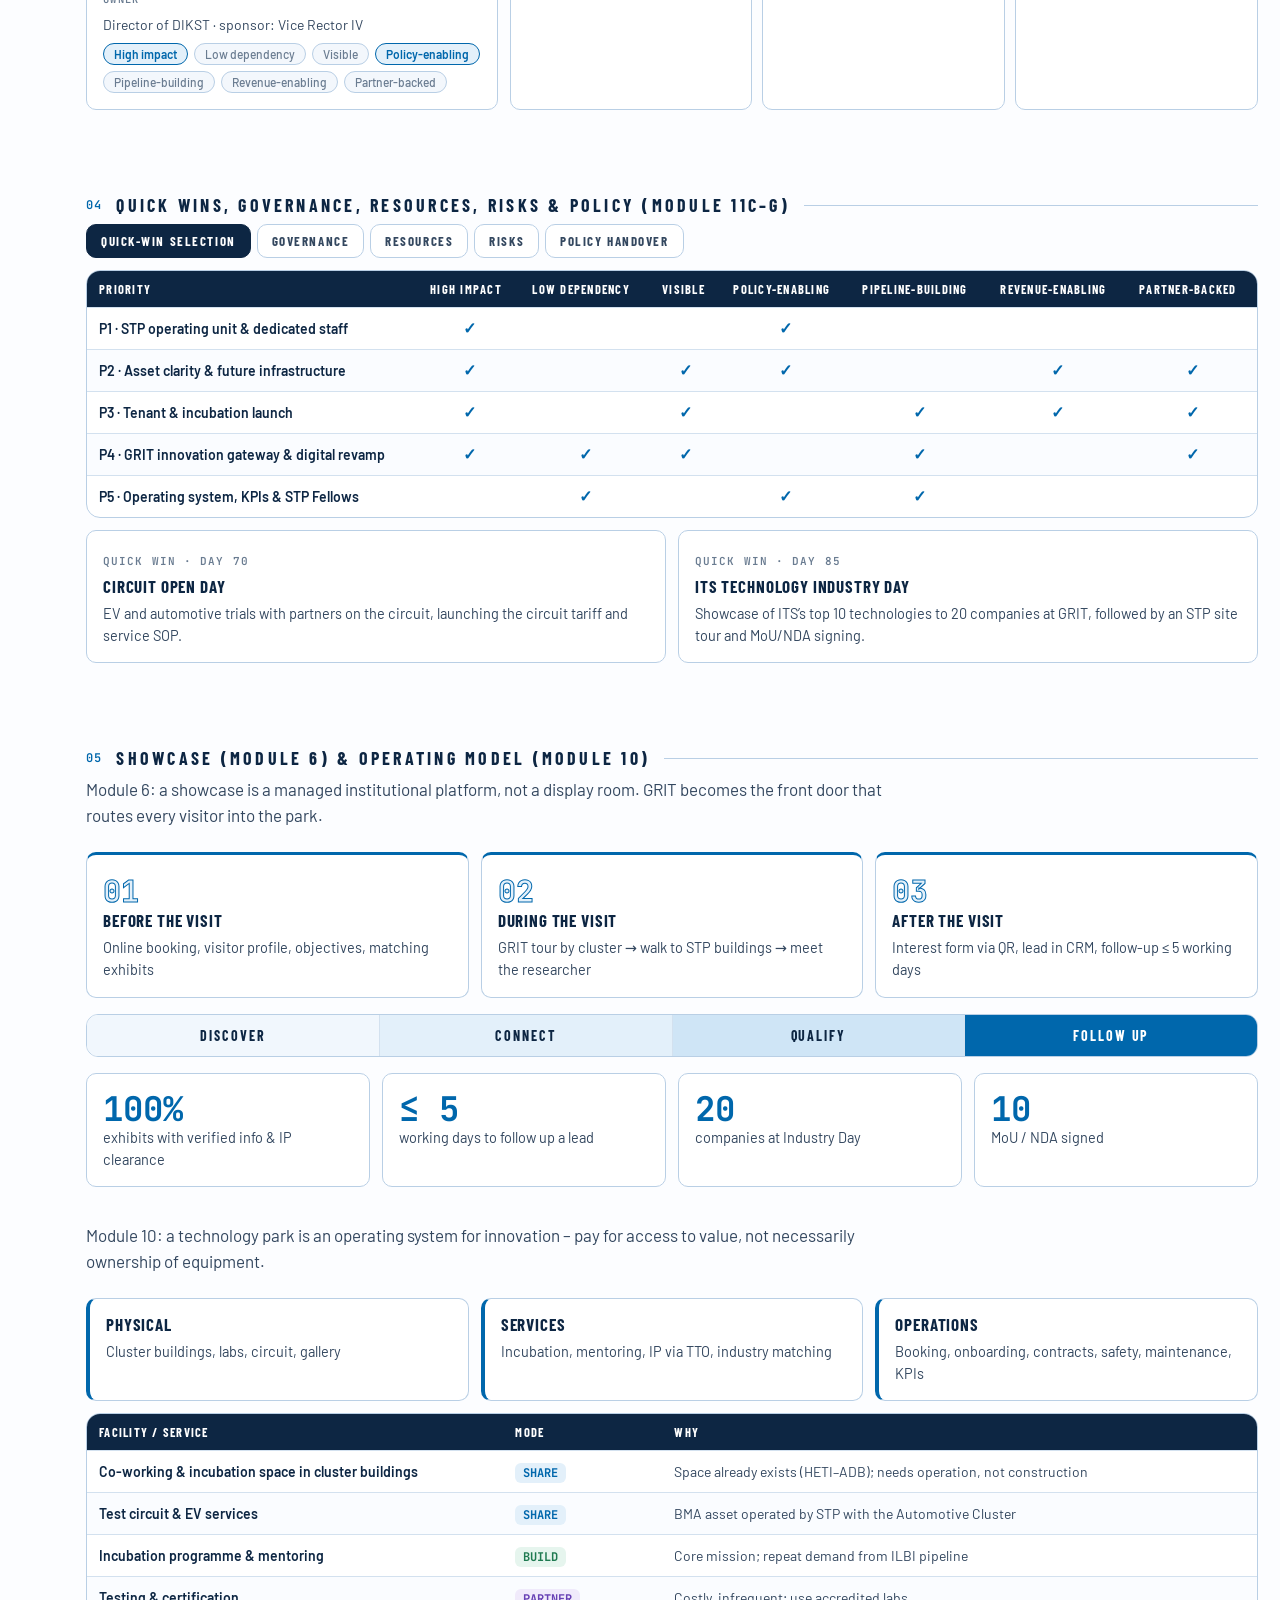
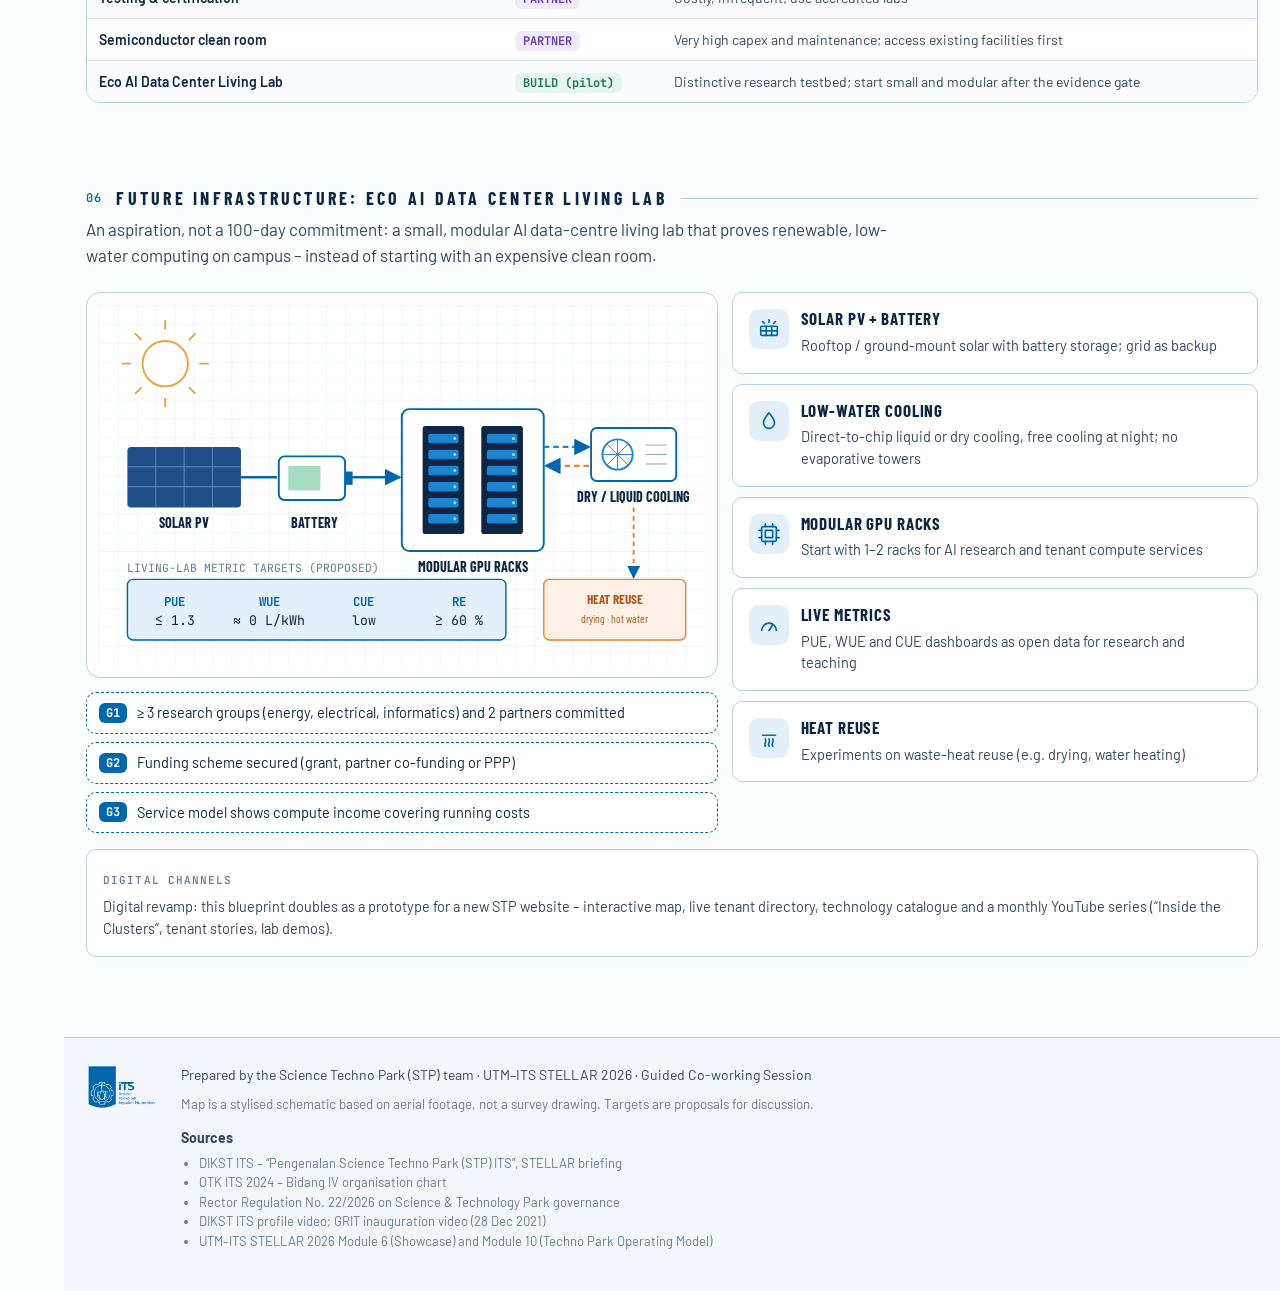
==== commit d46e3c12: "1.2" ====
--- a/site/index.html
+++ b/site/index.html
@@ -16,7 +16,7 @@
   <link rel="preconnect" href="https://fonts.googleapis.com">
   <link rel="preconnect" href="https://fonts.gstatic.com" crossorigin>
   <link href="https://fonts.googleapis.com/css2?family=Barlow+Condensed:wght@500;600;700&family=Barlow:wght@400;500;600;700&family=JetBrains+Mono:wght@400;500;600;700&display=swap" rel="stylesheet">
-  <link rel="stylesheet" href="assets/css/style.css?v=20261112085706">
+  <link rel="stylesheet" href="assets/css/style.css?v=20261112094559">
   <script type="importmap">
     { "imports": { "three": "./assets/vendor/three/three.module.min.js", "three/addons/": "./assets/vendor/three/addons/" } }
   </script>
@@ -70,7 +70,17 @@
               <button type="button" data-mode="d100" aria-pressed="false" data-i18n="modeD100">Day 100</button>
               <button type="button" data-mode="y2030" aria-pressed="false" data-i18n="mode2030">2030</button>
             </div>
+            <div class="seg" role="tablist" aria-label="Map view" id="viewSeg">
+              <button type="button" data-view="3d" aria-pressed="true" data-i18n="view3d">3D</button>
+              <button type="button" data-view="2d" aria-pressed="false" data-i18n="view2d">2D map</button>
+              <button type="button" data-view="gif" aria-pressed="false" data-i18n="viewGif">Profile</button>
+            </div>
           </div>
+          <div class="map2d" id="map2d" hidden></div>
+          <figure class="mapgif" id="mapgif" hidden>
+            <video muted loop playsinline preload="none" poster="assets/video/dikst-profile-poster.jpg" data-src="assets/video/dikst-profile.mp4" aria-label="DIKST ITS profile – aerial tour of the Science Techno Park"></video>
+            <figcaption data-i18n="gifCaption">DIKST ITS profile video</figcaption>
+          </figure>
           <div class="map-ui tr">
             <button class="btn" type="button" id="resetBtn"><svg viewBox="0 0 24 24" fill="none" stroke="currentColor" stroke-width="2"><path d="M3 12a9 9 0 1 0 3-6.7L3 8"/><path d="M3 3v5h5"/></svg><span data-i18n="resetView">Reset view</span></button>
           </div>
@@ -122,6 +132,6 @@
     <span><small>Access:</small><b>its.id/stpbp</b></span>
   </a>
 
-  <script type="module" src="assets/js/app.js?v=20261112085706"></script>
+  <script type="module" src="assets/js/app.js?v=20261112094559"></script>
 </body>
 </html>
--- a/site/assets/css/style.css
+++ b/site/assets/css/style.css
@@ -362,3 +362,25 @@
 .access-card b { font: 700 13px var(--mono); color: var(--its); }
 @media (max-width: 760px) { .access-card { bottom: 72px; right: 10px; padding: 6px 10px 6px 8px; } }
 @media print { .access-card { display: none; } }
+
+/* 2D map tab */
+.map2d { position: absolute; inset: 0; z-index: 3; background: var(--paper-2); }
+.map2d[hidden] { display: none; }
+.map-frame.is-2d > canvas, .map-frame.is-2d > .label-layer, .map-frame.is-2d .map-ui.br, .map-frame.is-2d .fallback { visibility: hidden; }
+.map2d .leaflet-control-zoom, .map2d .leaflet-control-layers { border: 1px solid var(--line-2) !important; border-radius: 10px !important; box-shadow: 0 2px 10px rgba(13, 38, 67, .08) !important; overflow: hidden; }
+.map2d .leaflet-control-zoom a { color: var(--its); font: 600 16px var(--mono); }
+.map2d .leaflet-control-layers { font: 500 13px var(--body); }
+.map2d .leaflet-bottom.leaflet-right { margin-bottom: 4px; }
+.map2d .leaflet-control-attribution { font: 400 10px var(--body); }
+.map2d-tip { font: 600 12px var(--head); letter-spacing: .06em; text-transform: uppercase; border-radius: 8px; border-color: var(--line-2); color: var(--ink); }
+.map-ui.tl { flex-wrap: wrap; }
+@media (max-width: 760px) { .map2d .leaflet-control-layers { display: none; } }
+
+/* profile GIF tab */
+.mapgif { position: absolute; inset: 0; z-index: 3; margin: 0; display: grid; place-items: center; background: #0d2643; }
+.mapgif[hidden] { display: none; }
+.mapgif video { width: 100%; height: 100%; object-fit: contain; display: block; }
+.mapgif figcaption { position: absolute; left: 14px; bottom: 14px; font: 600 11px var(--mono); letter-spacing: .1em; text-transform: uppercase; color: #fff; background: rgba(13, 38, 67, .7); padding: 5px 9px; border-radius: 8px; }
+.map-frame.is-2d .map-ui.bl { visibility: hidden; }
+.map-frame:has(#mapgif:not([hidden])) .map-ui.tr { visibility: hidden; }
+.map-frame:has(#mapgif:not([hidden])) #modeSeg { display: none; }
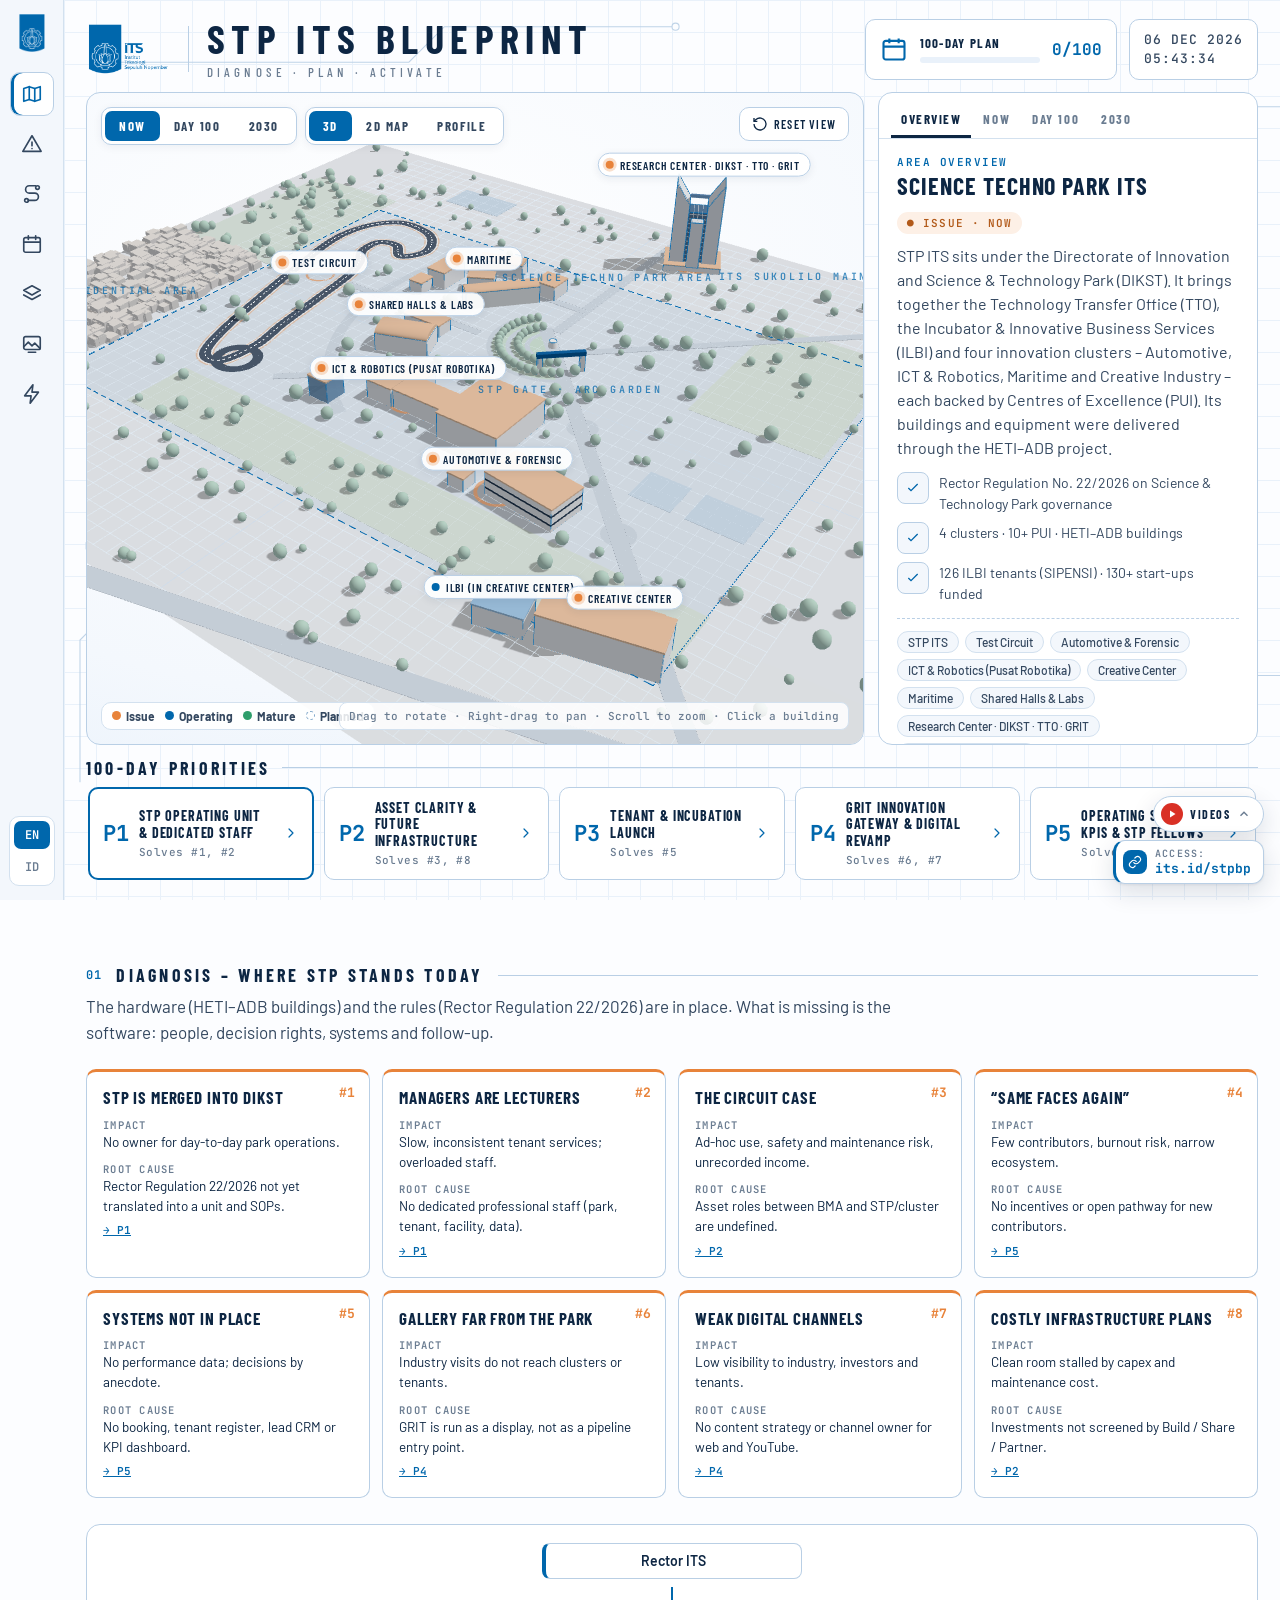
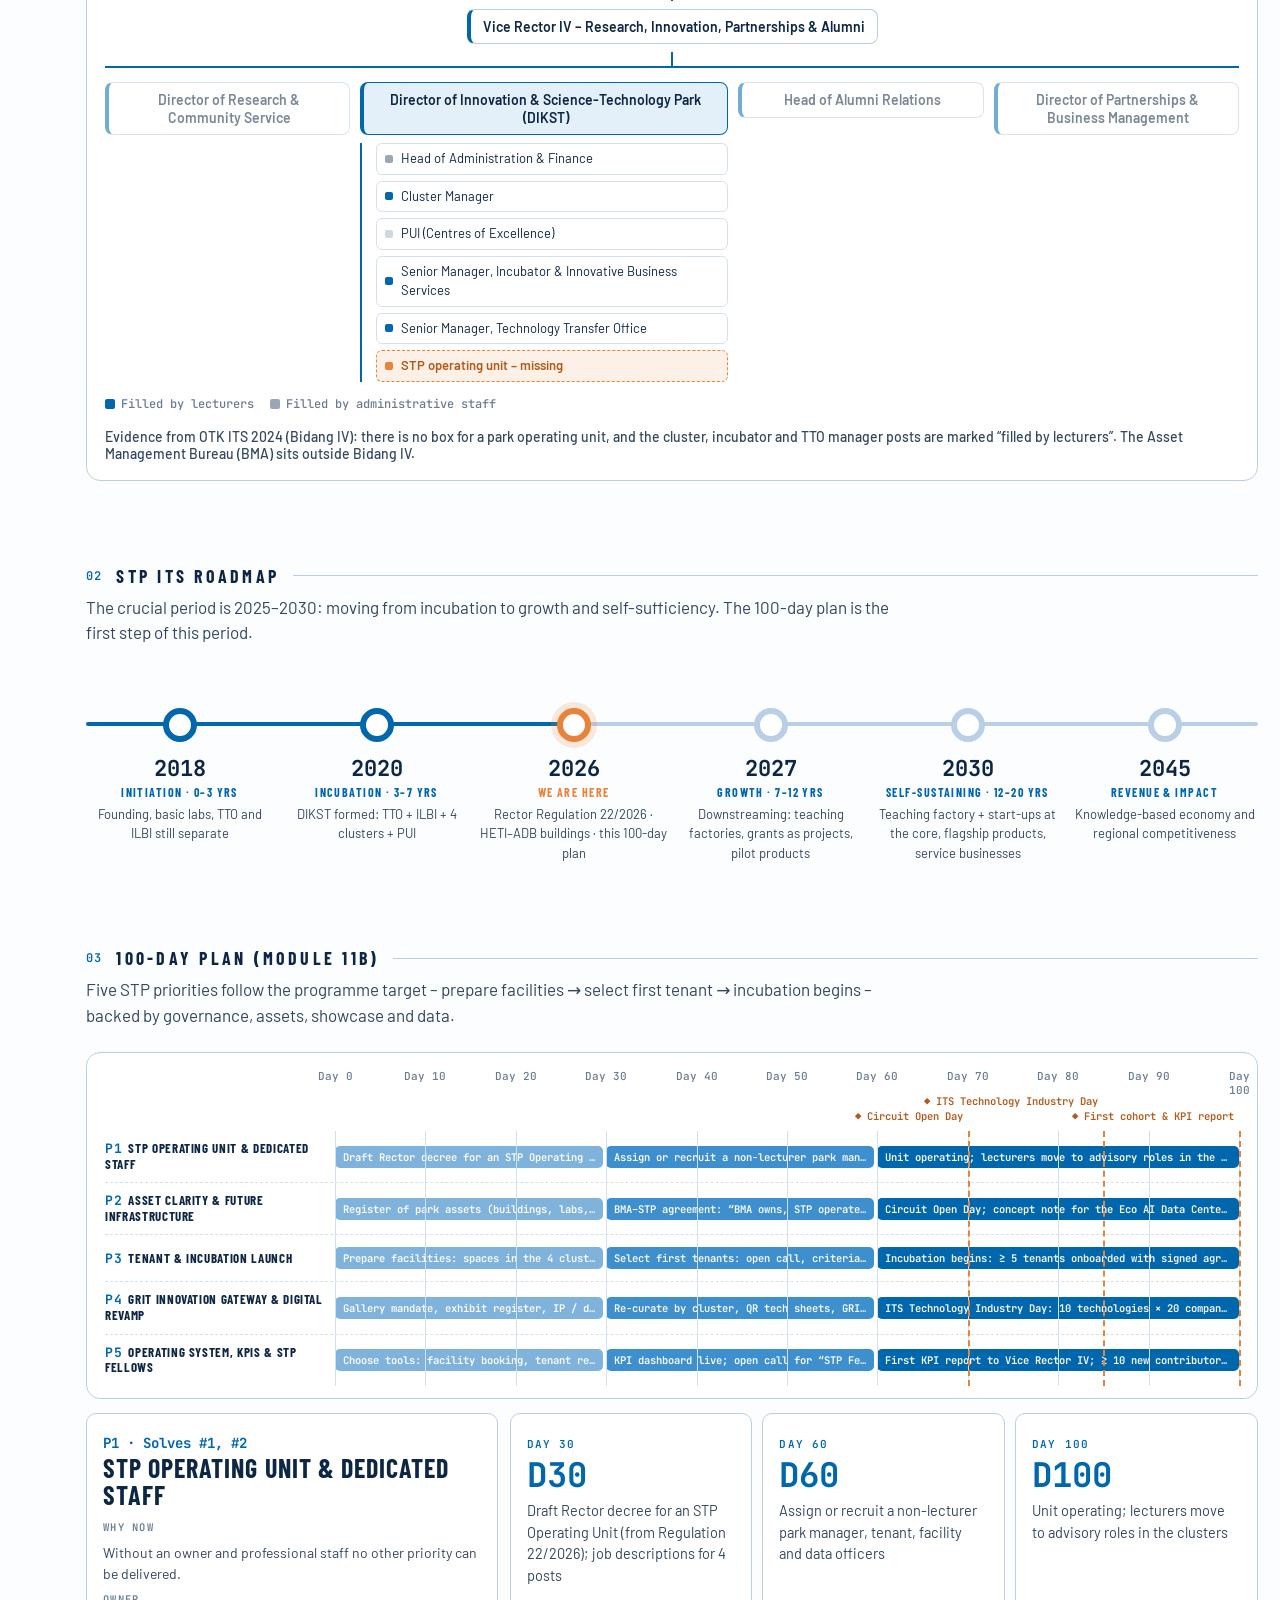
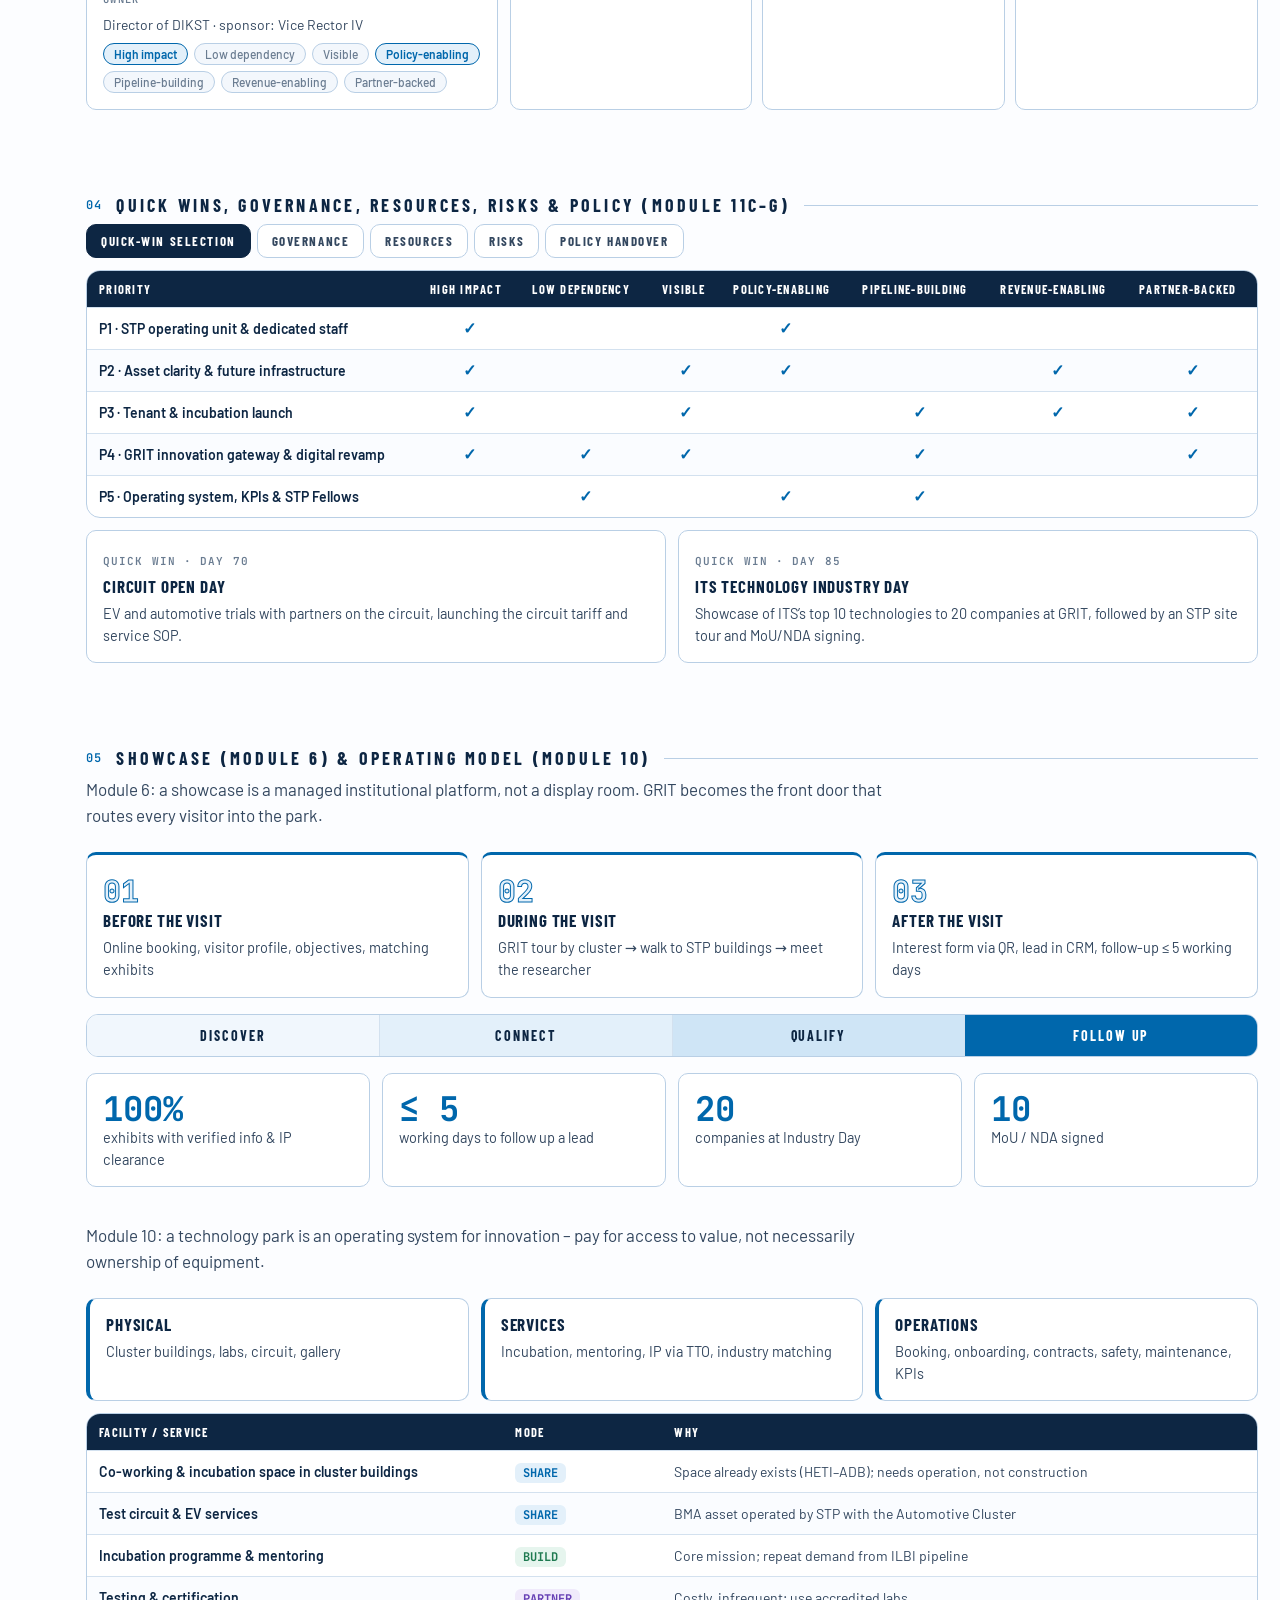
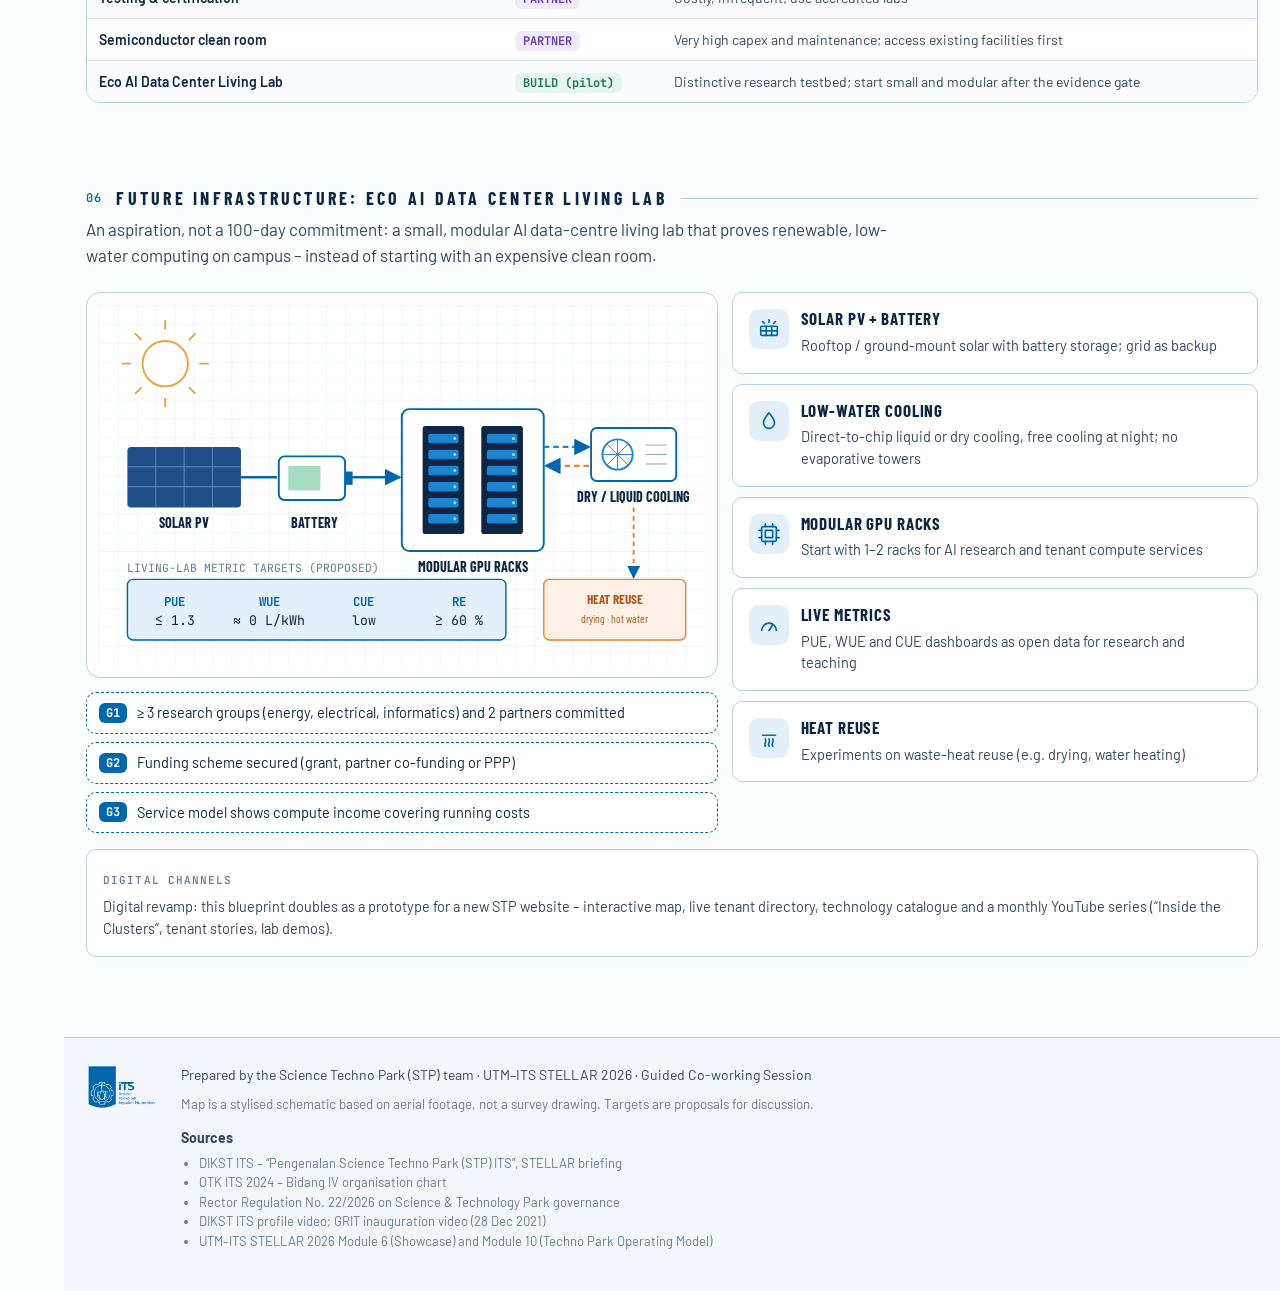
==== commit 17ba35e8: "1.3" ====
--- a/site/index.html
+++ b/site/index.html
@@ -16,7 +16,7 @@
   <link rel="preconnect" href="https://fonts.googleapis.com">
   <link rel="preconnect" href="https://fonts.gstatic.com" crossorigin>
   <link href="https://fonts.googleapis.com/css2?family=Barlow+Condensed:wght@500;600;700&family=Barlow:wght@400;500;600;700&family=JetBrains+Mono:wght@400;500;600;700&display=swap" rel="stylesheet">
-  <link rel="stylesheet" href="assets/css/style.css?v=20261112094559">
+  <link rel="stylesheet" href="assets/css/style.css?v=20261112104550">
   <script type="importmap">
     { "imports": { "three": "./assets/vendor/three/three.module.min.js", "three/addons/": "./assets/vendor/three/addons/" } }
   </script>
@@ -127,11 +127,30 @@
     </footer>
   </main>
 
-  <a class="access-card" href="https://its.id/stpbp" target="_blank" rel="noopener" aria-label="Access: its.id/stpbp">
-    <svg viewBox="0 0 24 24" fill="none" stroke="currentColor" stroke-width="2" stroke-linecap="round" stroke-linejoin="round" aria-hidden="true"><path d="M10 13a5 5 0 0 0 7.5.5l3-3a5 5 0 0 0-7-7l-1.7 1.7"/><path d="M14 11a5 5 0 0 0-7.5-.5l-3 3a5 5 0 0 0 7 7l1.7-1.7"/></svg>
-    <span><small>Access:</small><b>its.id/stpbp</b></span>
-  </a>
+  <div class="float-dock">
+    <div class="video-group" id="videoGroup">
+      <div class="video-menu" id="videoMenu" role="menu" hidden></div>
+      <button class="video-toggle" type="button" id="videoToggle" aria-haspopup="menu" aria-expanded="false" aria-controls="videoMenu">
+        <svg viewBox="0 0 24 24" fill="currentColor" aria-hidden="true"><path d="M8 5v14l11-7z"/></svg>
+        <span data-i18n="videosBtn">Videos</span>
+        <svg class="chev" viewBox="0 0 24 24" fill="none" stroke="currentColor" stroke-width="2.4" aria-hidden="true"><path d="m6 15 6-6 6 6"/></svg>
+      </button>
+    </div>
+    <a class="access-card" href="https://its.id/stpbp" target="_blank" rel="noopener" aria-label="Access: its.id/stpbp">
+      <svg viewBox="0 0 24 24" fill="none" stroke="currentColor" stroke-width="2" stroke-linecap="round" stroke-linejoin="round" aria-hidden="true"><path d="M10 13a5 5 0 0 0 7.5.5l3-3a5 5 0 0 0-7-7l-1.7 1.7"/><path d="M14 11a5 5 0 0 0-7.5-.5l-3 3a5 5 0 0 0 7 7l1.7-1.7"/></svg>
+      <span><small>Access:</small><b>its.id/stpbp</b></span>
+    </a>
+  </div>
 
-  <script type="module" src="assets/js/app.js?v=20261112094559"></script>
+  <div class="vmodal" id="vmodal" hidden role="dialog" aria-modal="true" aria-labelledby="vmodalTitle">
+    <div class="vmodal-box">
+      <div class="vmodal-head"><h3 id="vmodalTitle"></h3>
+        <a class="btn" id="vmodalYt" target="_blank" rel="noopener" data-i18n="openYoutube">Open on YouTube</a>
+        <button class="vmodal-x" type="button" id="vmodalClose" aria-label="Close">×</button></div>
+      <div class="vmodal-frame"><iframe id="vmodalFrame" title="Video" allow="autoplay; encrypted-media; picture-in-picture; fullscreen" allowfullscreen></iframe></div>
+    </div>
+  </div>
+
+  <script type="module" src="assets/js/app.js?v=20261112105852"></script>
 </body>
 </html>
--- a/site/assets/css/style.css
+++ b/site/assets/css/style.css
@@ -348,7 +348,7 @@
 
 /* floating access card – always on top */
 .access-card {
-  position: fixed; right: 16px; bottom: 16px; z-index: 2147483000;
+  position: relative;
   display: inline-flex; align-items: center; gap: 8px; padding: 6px 12px 6px 7px;
   background: #fff; color: var(--ink); text-decoration: none;
   border: 1px solid var(--line-2); border-left: 3px solid var(--its); border-radius: 12px;
@@ -360,7 +360,7 @@
 .access-card span { display: flex; flex-direction: column; line-height: 1.25; white-space: nowrap; }
 .access-card small { font: 600 10px var(--mono); letter-spacing: .12em; text-transform: uppercase; color: var(--muted); }
 .access-card b { font: 700 13px var(--mono); color: var(--its); }
-@media (max-width: 760px) { .access-card { bottom: 72px; right: 10px; padding: 6px 10px 6px 8px; } }
+@media (max-width: 760px) { .access-card { padding: 6px 10px 6px 8px; } }
 @media print { .access-card { display: none; } }
 
 /* 2D map tab */
@@ -384,3 +384,37 @@
 .map-frame.is-2d .map-ui.bl { visibility: hidden; }
 .map-frame:has(#mapgif:not([hidden])) .map-ui.tr { visibility: hidden; }
 .map-frame:has(#mapgif:not([hidden])) #modeSeg { display: none; }
+
+/* floating dock: videos group + access card */
+.float-dock { position: fixed; right: 16px; bottom: 16px; z-index: 2147483000; display: flex; flex-direction: column; align-items: flex-end; gap: 8px; }
+@media (max-width: 760px) { .float-dock { bottom: 72px; right: 10px; } }
+@media print { .float-dock { display: none; } }
+.video-group { position: relative; }
+.video-toggle { display: inline-flex; align-items: center; gap: 7px; border: 1px solid var(--line-2); background: #fff; border-radius: 999px; padding: 6px 12px 6px 7px; cursor: pointer;
+  font: 700 12px var(--head); letter-spacing: .12em; text-transform: uppercase; color: var(--ink); box-shadow: 0 8px 24px rgba(13, 38, 67, .14); }
+.video-toggle > svg:first-child { width: 12px; height: 12px; color: #fff; background: #d93025; border-radius: 50%; padding: 5px; box-sizing: content-box; }
+.video-toggle .chev { width: 14px; height: 14px; color: var(--muted); transition: transform .2s; }
+.video-group.open .chev { transform: rotate(180deg); }
+.video-toggle:hover { border-color: var(--its); }
+.video-menu { position: absolute; right: 0; bottom: calc(100% + 8px); width: 300px; max-width: calc(100vw - 24px); background: #fff; border: 1px solid var(--line-2); border-radius: 12px; padding: 6px;
+  box-shadow: 0 14px 34px rgba(13, 38, 67, .2); display: grid; gap: 4px; }
+.video-menu[hidden] { display: none; }
+.video-menu > * { display: grid; grid-template-columns: 88px 1fr; gap: 10px; align-items: center; text-align: left; width: 100%; border: 0; background: none; border-radius: 8px; padding: 6px; cursor: pointer; text-decoration: none; color: var(--ink); }
+.video-menu > *:hover { background: var(--its-soft); }
+.video-menu img, .video-menu .yt { width: 88px; aspect-ratio: 16 / 9; border-radius: 6px; object-fit: cover; background: var(--paper-3); }
+.video-menu .yt { display: grid; place-items: center; color: #d93025; }
+.video-menu b { display: block; font: 700 13px/1.2 var(--head); letter-spacing: .04em; text-transform: uppercase; }
+.video-menu small { display: block; margin-top: 2px; font: 400 12px/1.3 var(--body); color: var(--muted); }
+
+/* video modal */
+.vmodal { position: fixed; inset: 0; z-index: 2147483500; background: rgba(8, 22, 40, .72); display: grid; place-items: center; padding: 20px; }
+.vmodal[hidden] { display: none; }
+.vmodal-box { width: min(960px, 100%); background: #fff; border-radius: 14px; overflow: hidden; box-shadow: 0 30px 80px rgba(0, 0, 0, .4); }
+.vmodal-head { display: flex; align-items: center; gap: 10px; padding: 10px 12px 10px 16px; border-bottom: 1px solid var(--line); }
+.vmodal-head h3 { margin: 0; flex: 1; font: 700 17px var(--head); letter-spacing: .08em; text-transform: uppercase; }
+.vmodal-head .btn { text-decoration: none; color: var(--ink); }
+.vmodal-x { width: 36px; height: 36px; border: 1px solid var(--line-2); border-radius: 10px; background: #fff; font-size: 22px; line-height: 1; cursor: pointer; color: var(--ink-2); }
+.vmodal-x:hover { border-color: var(--its); color: var(--its); }
+.vmodal-frame { aspect-ratio: 16 / 9; background: #000; }
+.vmodal-frame iframe { width: 100%; height: 100%; border: 0; display: block; }
+@media (max-width: 760px) { .vmodal { padding: 10px; } .vmodal-head .btn { display: none; } }
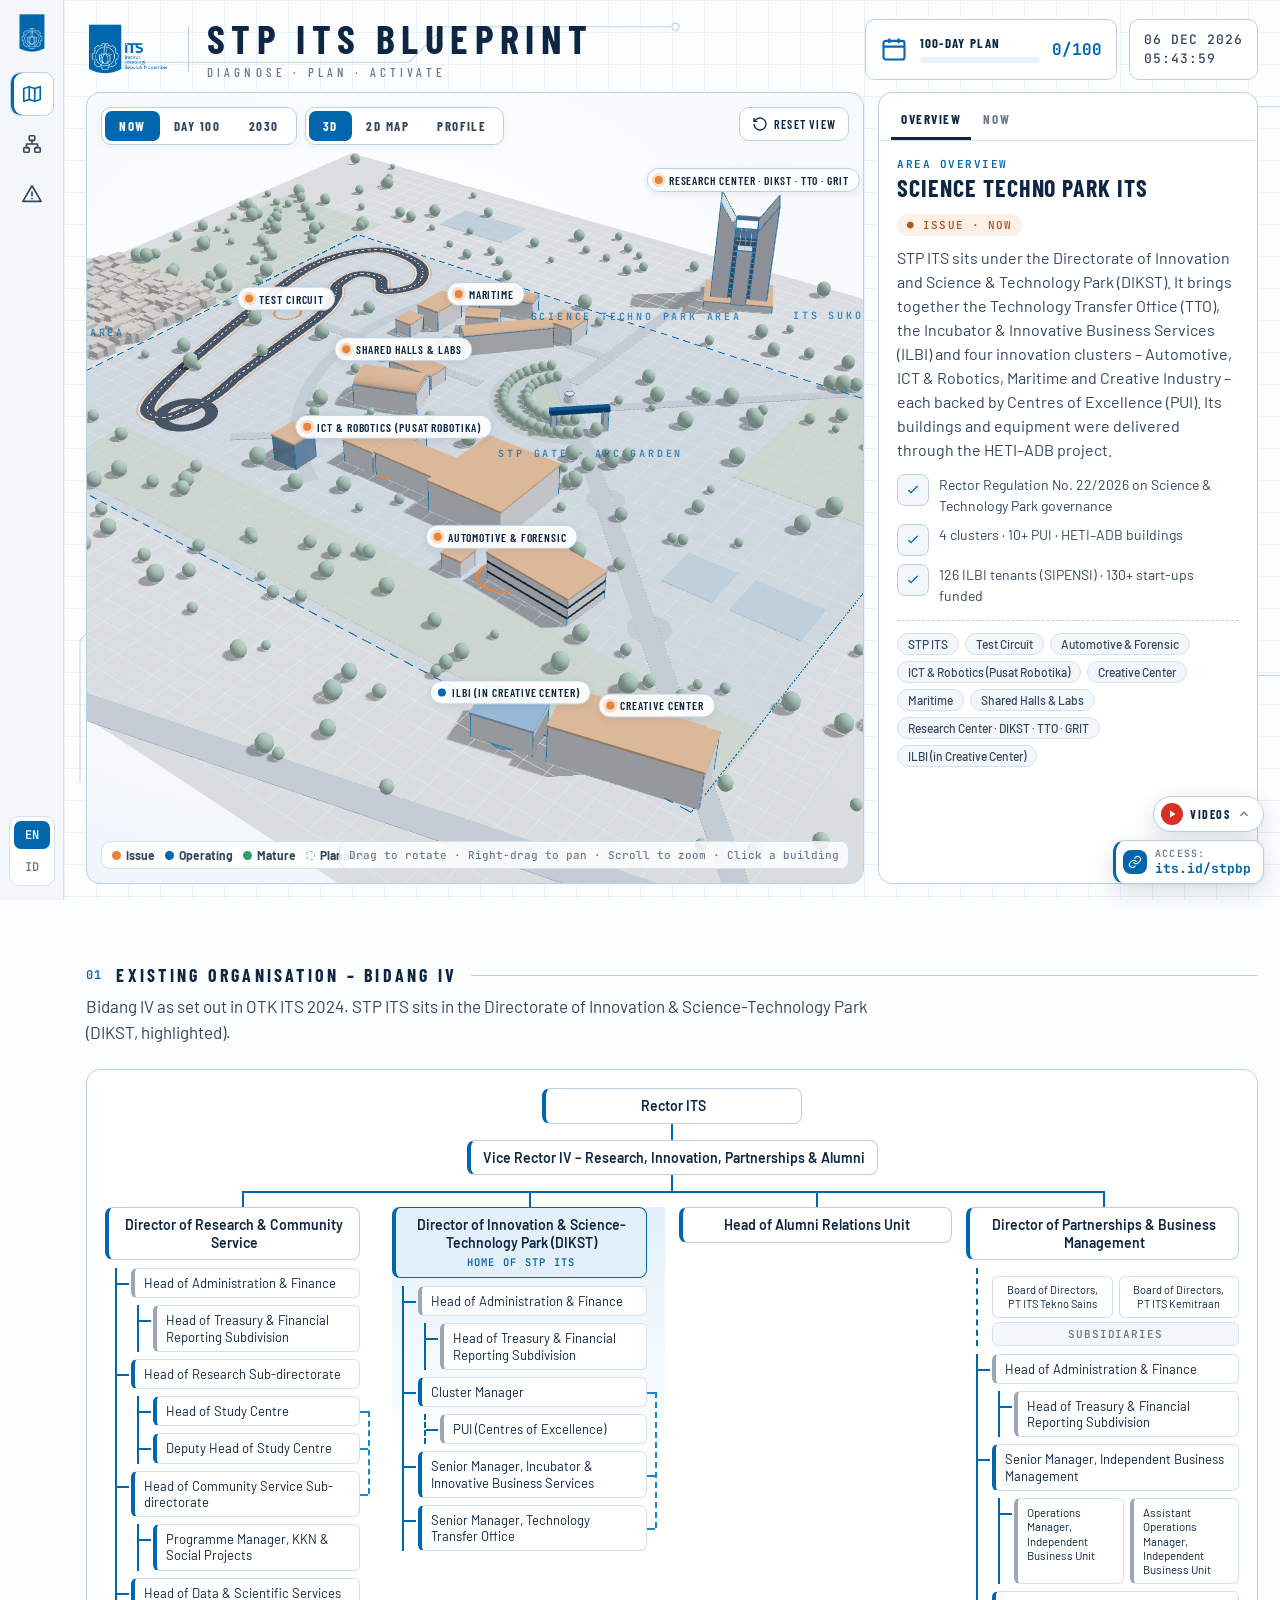
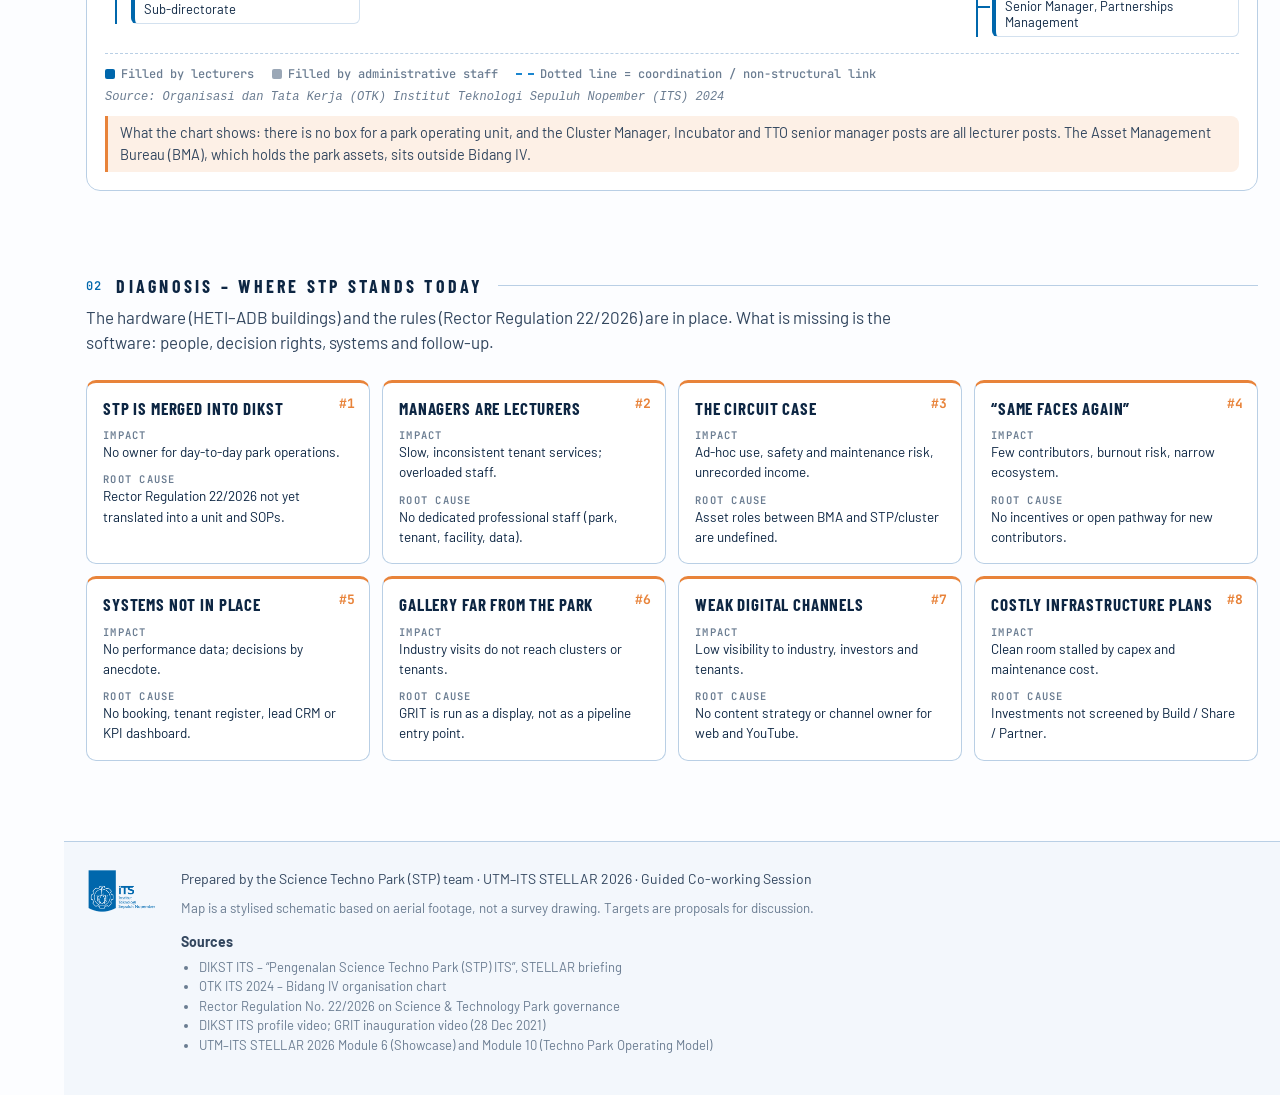
==== commit d6903048: "Scenario tabs, OTK org chart and 100-day road plan - Now / Day 100 / 2030 buttons on the map now dri" ====
--- a/site/index.html
+++ b/site/index.html
@@ -16,7 +16,7 @@
   <link rel="preconnect" href="https://fonts.googleapis.com">
   <link rel="preconnect" href="https://fonts.gstatic.com" crossorigin>
   <link href="https://fonts.googleapis.com/css2?family=Barlow+Condensed:wght@500;600;700&family=Barlow:wght@400;500;600;700&family=JetBrains+Mono:wght@400;500;600;700&display=swap" rel="stylesheet">
-  <link rel="stylesheet" href="assets/css/style.css?v=20261112104550">
+  <link rel="stylesheet" href="assets/css/style.css?v=20261112180000">
   <script type="importmap">
     { "imports": { "three": "./assets/vendor/three/three.module.min.js", "three/addons/": "./assets/vendor/three/addons/" } }
   </script>
@@ -96,28 +96,22 @@
         </div>
 
         <aside class="info-panel" aria-live="polite">
-          <div class="tabs" role="tablist" id="tabs">
-            <button role="tab" type="button" data-tab="overview" aria-selected="true" data-i18n="tabOverview">Overview</button>
-            <button role="tab" type="button" data-tab="now" aria-selected="false" data-i18n="tabNow">Now</button>
-            <button role="tab" type="button" data-tab="d100" aria-selected="false" data-i18n="tabD100">Day 100</button>
-            <button role="tab" type="button" data-tab="y2030" aria-selected="false" data-i18n="tab2030">2030</button>
-          </div>
+          <div class="tabs" role="tablist" id="tabs"></div>
           <div class="panel-body" id="panel"></div>
         </aside>
       </div>
 
-      <div>
-        <div class="strip-head"><h3 data-i18n="priorities">100-day priorities</h3><span class="line"></span></div>
-        <div class="strip" id="strip"></div>
-      </div>
     </section>
 
-    <section class="sec" id="diagnosis"></section>
-    <section class="sec" id="roadmap"></section>
-    <section class="sec" id="plan"></section>
-    <section class="sec" id="framework"></section>
-    <section class="sec" id="showcase"></section>
-    <section class="sec" id="future"></section>
+
+    <!-- Now: current state only -->
+    <section class="sec" id="org" data-modes="now"></section>
+    <section class="sec" id="diagnosis" data-modes="now"></section>
+    <!-- Day 100: the road – Overview (Module 11c–g) + P1–P5 tabs -->
+    <section class="sec" id="plan" data-modes="d100" hidden></section>
+    <!-- 2030: long term -->
+    <section class="sec" id="roadmap" data-modes="y2030" hidden></section>
+    <section class="sec" id="future" data-modes="y2030" hidden></section>
 
     <footer>
       <div class="in">
@@ -151,6 +145,6 @@
     </div>
   </div>
 
-  <script type="module" src="assets/js/app.js?v=20261112105852"></script>
+  <script type="module" src="assets/js/app.js?v=20261112180000"></script>
 </body>
 </html>
--- a/site/assets/css/style.css
+++ b/site/assets/css/style.css
@@ -70,7 +70,7 @@
 main { margin-left: var(--rail); position: relative; z-index: 1; }
 
 /* hero */
-.hero { height: 100vh; min-height: 720px; display: grid; grid-template-rows: auto minmax(0, 1fr) auto; grid-template-columns: minmax(0, 1fr); padding: 18px 22px 16px; gap: 12px; }
+.hero { height: 100vh; min-height: 720px; display: grid; grid-template-rows: auto minmax(0, 1fr); grid-template-columns: minmax(0, 1fr); padding: 18px 22px 16px; gap: 12px; }
 .topbar { display: flex; align-items: center; gap: 22px; }
 .brand { display: flex; align-items: center; gap: 18px; min-width: 0; }
 .brand img { height: 54px; width: auto; }
@@ -154,21 +154,8 @@
 .linked { margin-top: 6px; font-size: 13px; color: var(--muted); }
 .linked b { color: var(--its); }
 
-/* priority strip */
-.strip-head { display: flex; align-items: center; gap: 12px; }
 .strip-head h3, .sec-head h2 { margin: 0; font: 700 18px var(--head); letter-spacing: .18em; text-transform: uppercase; }
-.strip-head .line, .sec-head .line { flex: 1; height: 1px; background: var(--line-2); }
-.strip { display: grid; grid-template-columns: repeat(5, minmax(200px, 1fr)); gap: 10px; overflow-x: auto; padding: 8px 2px 4px; scroll-snap-type: x mandatory; }
-.pcard {
-  scroll-snap-align: start; text-align: left; border: 1px solid var(--line-2); background: #fff; border-radius: var(--radius); padding: 12px 14px;
-  cursor: pointer; display: grid; grid-template-columns: auto 1fr auto; gap: 10px; align-items: center; transition: .15s; min-height: 72px;
-}
-.pcard:hover { border-color: var(--its); transform: translateY(-2px); box-shadow: 0 6px 18px rgba(0, 103, 172, .1); }
-.pcard.is-active { border: 2px solid var(--its); padding: 11px 13px; }
-.pcard .n { font: 700 22px var(--mono); color: var(--its); }
-.pcard .t { font: 700 14px/1.2 var(--head); letter-spacing: .06em; text-transform: uppercase; }
-.pcard .s { display: block; margin-top: 3px; font: 500 11px var(--mono); color: var(--muted); letter-spacing: .04em; text-transform: none; }
-.pcard svg { width: 16px; height: 16px; color: var(--its); }
+.sec-head .line { flex: 1; height: 1px; background: var(--line-2); }
 
 /* sections */
 .sec { padding: 64px 22px 20px; max-width: 1320px; margin: 0 auto; scroll-margin-top: 0; }
@@ -190,25 +177,58 @@
 .issue-card .to { margin-top: 10px; font: 600 11px var(--mono); color: var(--its); }
 .quote { margin: 22px 0 0; padding: 18px 22px; border-left: 4px solid var(--its); background: var(--its-soft); border-radius: 0 var(--radius) var(--radius) 0; font: 600 20px/1.35 var(--head); letter-spacing: .02em; color: var(--ink); }
 
-/* org chart */
-.org { margin-top: 26px; border: 1px solid var(--line-2); background: #fff; border-radius: 14px; padding: 18px; }
-.org .node { border: 1px solid var(--line-2); border-left: 4px solid var(--its); border-radius: 8px; padding: 8px 12px; background: #fff; font: 600 14px/1.25 var(--body); text-align: center; }
-.org .top { display: grid; justify-items: center; gap: 8px; }
+/* scenario tabs: sections outside the active scenario are hidden */
+.sec[hidden] { display: none; }
+
+/* org chart (OTK ITS 2024) */
+.org { margin-top: 10px; border: 1px solid var(--line-2); background: #fff; border-radius: 14px; padding: 18px; }
+.org .node { border: 1px solid var(--line-2); border-left: 4px solid var(--its); border-radius: 8px; padding: 8px 12px; background: #fff; font: 600 14px/1.25 var(--body); text-align: center; position: relative; z-index: 1; }
+.org .node .tag { display: block; margin-top: 4px; font: 600 10.5px var(--mono); letter-spacing: .12em; text-transform: uppercase; color: var(--its); }
+.org .top { display: grid; justify-items: center; }
 .org .top .node { min-width: 260px; }
-.org .v { width: 2px; height: 14px; background: var(--its); }
-.org .cols { display: grid; grid-template-columns: 1fr 1.5fr 1fr 1fr; gap: 10px; border-top: 2px solid var(--its); padding-top: 14px; margin-top: 0; }
-.org .col .node.dim { opacity: .55; }
+.org .v { width: 2px; height: 16px; background: var(--its); }
+.org .cols { display: grid; grid-template-columns: repeat(4, minmax(0, 1fr)); gap: 14px; align-items: start; }
+.org .col { position: relative; padding-top: 16px; }
+/* bus line from Vice Rector IV to each directorate */
+.org .col::before { content: ''; position: absolute; top: 0; left: 50%; width: 2px; height: 16px; background: var(--its); }
+.org .col::after { content: ''; position: absolute; top: 0; left: -7px; right: -7px; border-top: 2px solid var(--its); }
+.org .col:first-child::after { left: 50%; }
+.org .col:last-child::after { right: 50%; }
+.org .col.has-co { padding-right: 18px; }
 .org .col.focus > .node { background: var(--its-soft); border-color: var(--its); }
-.org ul { list-style: none; margin: 8px 0 0; padding: 0 0 0 14px; border-left: 2px solid var(--its); display: grid; gap: 6px; }
-.org li { font-size: 13px; border: 1px solid var(--line); border-radius: 6px; padding: 5px 8px; background: #fff; display: flex; gap: 8px; align-items: center; }
-.org li i { width: 8px; height: 8px; border-radius: 2px; flex: none; background: #cfd8e3; }
-.org li.lect i { background: var(--its); }
-.org li.staff i { background: #9aa7b6; }
-.org li.missing { border: 1.5px dashed var(--issue); color: #b25a1a; background: var(--issue-soft); font-weight: 600; }
-.org li.missing i { background: var(--issue); }
-.org .note { margin-top: 14px; font-size: 14px; color: var(--ink-2); display: flex; flex-wrap: wrap; gap: 16px; align-items: center; }
+.org .col.focus { background: linear-gradient(var(--its-soft), transparent 70%) no-repeat 0 16px / 100% 100%; border-radius: 10px; }
+.org ul { list-style: none; margin: 8px 0 0 10px; padding: 0 0 0 14px; border-left: 2px solid var(--its); display: grid; gap: 7px; }
+.org ul ul { margin: 7px 0 0 6px; }
+.org ul.dashed { border-left-style: dashed; }
+.org li { position: relative; }
+.org li::before { content: ''; position: absolute; left: -14px; top: 15px; width: 12px; border-top: 2px solid var(--its); }
+.org ul.dashed > li::before { border-top-style: dashed; }
+.org ul.row { grid-template-columns: 1fr 1fr; gap: 6px; }
+.org ul.row > li + li::before { display: none; }
+.org .box { border: 1px solid var(--line); border-left: 4px solid #cfd8e3; border-radius: 6px; padding: 6px 9px; background: #fff; font-size: 13px; line-height: 1.25; color: var(--ink); }
+.org ul.row .box { font-size: 11.5px; height: 100%; }
+.org .box.lect { border-left-color: var(--its); }
+.org .box.staff { border-left-color: #9aa7b6; }
+.org .box.plan { border: 1.5px dashed var(--its); border-left: 4px solid var(--its); background: var(--its-soft); font-weight: 600; color: var(--its); }
+.org .subs { margin: 8px 0 0 10px; padding: 8px 0 0 14px; border-left: 2px dashed var(--its); position: relative; }
+.org .subs .pair { display: grid; grid-template-columns: 1fr 1fr; gap: 6px; }
+.org .subs .box { font-size: 11px; text-align: center; display: grid; place-items: center; border-left-width: 1px; }
+.org .subs .cap { display: block; margin-top: 4px; text-align: center; font: 600 11px var(--mono); letter-spacing: .08em; text-transform: uppercase; color: var(--muted); border: 1px solid var(--line); border-radius: 6px; padding: 4px; background: var(--paper-2); }
+.org .co { position: absolute; border-left: 2px dashed var(--its-2); pointer-events: none; }
+.org .co.tick { width: 8px; height: 0; border-left: 0; border-top: 2px dashed var(--its-2); }
+.org .note { margin-top: 16px; padding-top: 12px; border-top: 1px dashed var(--line-2); display: flex; flex-wrap: wrap; gap: 8px 18px; align-items: center; }
 .org .note span { display: inline-flex; gap: 6px; align-items: center; font: 500 12px var(--mono); color: var(--muted); }
 .org .note span i { width: 10px; height: 10px; border-radius: 2px; display: inline-block; }
+.org .note span i.dash { width: 18px; height: 0; border-top: 2px dashed var(--its-2); border-radius: 0; }
+.org .note span i.plan { border: 1.5px dashed var(--its); background: var(--its-soft); }
+.org .note .src { flex-basis: 100%; font-style: italic; }
+.org .note .obs { flex-basis: 100%; margin: 4px 0 0; font-size: 14.5px; color: var(--ink-2); border-left: 3px solid var(--issue); padding: 6px 12px; background: var(--issue-soft); border-radius: 0 8px 8px 0; }
+.org-d100 { margin-top: 18px; }
+.org-d100 h3 { margin: 0 0 4px; font: 700 18px var(--head); letter-spacing: .1em; text-transform: uppercase; }
+.org-d100 > p { margin: 0 0 14px; color: var(--ink-2); font-size: 14.5px; max-width: 820px; }
+.org .cols.one { grid-template-columns: minmax(0, 520px); }
+.org .cols.one .col { padding-top: 0; }
+.org .cols.one .col::before, .org .cols.one .col::after { display: none; }
 
 /* roadmap */
 .road { position: relative; display: grid; grid-template-columns: repeat(6, 1fr); gap: 10px; padding-top: 38px; }
@@ -222,22 +242,52 @@
 .road .stop.here .s { color: var(--issue); }
 .road .d { font-size: 13px; color: var(--ink-2); }
 
-/* gantt */
-.gantt { border: 1px solid var(--line-2); background: #fff; border-radius: 14px; padding: 16px 18px 12px; overflow-x: auto; }
-.gantt .g-row { display: grid; grid-template-columns: 230px 1fr; align-items: center; min-width: 760px; }
-.gantt .g-row + .g-row { border-top: 1px dashed var(--line); }
-.gantt .g-name { font: 700 13px/1.2 var(--head); letter-spacing: .05em; text-transform: uppercase; padding: 10px 10px 10px 0; cursor: pointer; }
-.gantt .g-name b { font-family: var(--mono); color: var(--its); margin-right: 6px; }
-.gantt .track { position: relative; height: 46px; }
-.gantt .seg-bar { position: absolute; top: 12px; height: 22px; border-radius: 5px; font: 600 10.5px/22px var(--mono); padding: 0 8px; color: #fff; overflow: hidden; white-space: nowrap; text-overflow: ellipsis; }
-.gantt .s1 { background: #7fb3dc; } .gantt .s2 { background: #3d8fcd; } .gantt .s3 { background: var(--its); }
-.gantt .axis { position: relative; height: 26px; margin-bottom: 36px; margin-left: 230px; min-width: 530px; }
-.gantt .axis span { position: absolute; transform: translateX(-50%); font: 500 11px var(--mono); color: var(--muted); }
-.gantt .grid-lines { position: absolute; inset: 0 0 0 230px; pointer-events: none; }
-.gantt .grid-lines i { position: absolute; top: 0; bottom: 0; width: 1px; background: var(--line); }
-.gantt .mile { position: absolute; top: 0; bottom: 0; width: 0; border-left: 2px dashed var(--issue); }
-.gantt .mile em { position: absolute; top: -24px; right: 4px; font: 600 10.5px var(--mono); font-style: normal; color: #b25a1a; white-space: nowrap; background: #fff; padding: 0 3px; }
-.gantt-wrap { position: relative; }
+/* 100-day road: sequential legs P1 → P5 */
+.route-wrap { border: 1px solid var(--line-2); background: #fff; border-radius: 14px; padding: 14px 22px 18px; overflow-x: auto; }
+.route { position: relative; min-width: 1000px; display: grid; grid-template-columns: 170px minmax(0, 1fr); grid-template-rows: auto auto auto auto; }
+.route-signs { grid-column: 2; grid-row: 1; }
+.route-start { grid-column: 1; grid-row: 2; }
+.route-road { grid-column: 2; grid-row: 2; }
+.route-ticks { grid-column: 2; grid-row: 3; }
+.leg-card.ov { grid-column: 1; grid-row: 4; margin: 6px 10px 0 0; }
+.route-cards { grid-column: 2; grid-row: 4; }
+.route-start { border: 0; padding: 0; cursor: pointer; height: 64px; background: #3a4a5f; border-radius: 32px 0 0 32px; box-shadow: inset 3px 3px 0 #2c3a4c, inset 0 -3px 0 #2c3a4c, inset -2px 0 0 rgba(255, 255, 255, .16), 0 8px 18px rgba(13, 38, 67, .16); display: grid; place-items: center; }
+.route-start .pin { width: 42px; height: 42px; border-radius: 50%; background: #fff; color: var(--its); display: grid; place-items: center; box-shadow: 0 0 0 4px rgba(255, 255, 255, .18); transition: transform .15s; }
+.route-start .pin svg { width: 20px; height: 20px; }
+.route-start:hover .pin { transform: scale(1.08); }
+.route-start { position: relative; }
+.route-start::before { content: ''; position: absolute; left: 50%; right: 0; top: 50%; border-top: 3px dashed rgba(255, 255, 255, .6); transform: translateY(-50%); pointer-events: none; }
+.route-start .pin { position: relative; z-index: 1; }
+.route-start.is-active { background: #2f72a8; }
+.route-start.is-active .pin { background: var(--its); color: #fff; box-shadow: 0 0 0 4px #fff; }
+.route-signs { position: relative; height: 80px; }
+.route-signs .sign { position: absolute; bottom: 0; transform: translateX(-50%); display: flex; flex-direction: column; align-items: center; }
+.route-signs .sign.end { transform: translateX(calc(-100% + 10px)); align-items: flex-end; }
+.route-signs .sign em { font: 600 11px/1.2 var(--mono); font-style: normal; color: #b25a1a; background: var(--issue-soft); border: 1px solid #f3c9a6; border-radius: 6px; padding: 4px 8px; white-space: nowrap; }
+.route-signs .sign::after { content: ''; width: 2px; height: 14px; background: var(--issue); margin-right: 0; }
+.route-signs .sign.end::after { margin-right: 9px; }
+.route-signs .sign.hi::after { height: 40px; } /* stagger alternate signs so labels never overlap */
+.route-signs .sign.on em { background: var(--issue); color: #fff; border-color: var(--issue); }
+.route-road { position: relative; display: grid; grid-template-columns: repeat(5, 1fr); height: 64px; background: #3a4a5f; border-radius: 0 32px 32px 0; box-shadow: inset -3px 3px 0 #2c3a4c, inset 0 -3px 0 #2c3a4c, 0 8px 18px rgba(13, 38, 67, .16); }
+.route-road::before { content: ''; position: absolute; left: 0; right: 34px; top: 50%; border-top: 3px dashed rgba(255, 255, 255, .6); transform: translateY(-50%); pointer-events: none; }
+.leg { position: relative; border: 0; background: none; cursor: pointer; display: grid; place-items: center; padding: 0; }
+.leg + .leg { box-shadow: inset 2px 0 0 rgba(255, 255, 255, .16); }
+.leg:last-child { border-radius: 0 32px 32px 0; }
+.leg .pin { position: relative; z-index: 1; width: 42px; height: 42px; border-radius: 50%; background: #fff; color: var(--its); font: 700 14px var(--mono); display: grid; place-items: center; box-shadow: 0 0 0 4px rgba(255, 255, 255, .18); transition: transform .15s; }
+.leg:hover .pin { transform: scale(1.08); }
+.leg.is-active { background: rgba(27, 134, 207, .6); }
+.leg.is-active .pin { background: var(--its); color: #fff; box-shadow: 0 0 0 4px #fff; }
+.route-ticks { position: relative; height: 22px; margin-top: 8px; }
+.route-ticks span { position: absolute; transform: translateX(-50%); font: 500 11px var(--mono); color: var(--muted); white-space: nowrap; }
+.route-ticks span:first-child { transform: none; }
+.route-ticks span:last-child { transform: translateX(-100%); }
+.route-cards { display: grid; grid-template-columns: repeat(5, 1fr); gap: 10px; margin-top: 6px; }
+.leg-card { text-align: left; border: 1px solid var(--line-2); background: #fff; border-radius: 10px; padding: 10px 12px; cursor: pointer; transition: .15s; }
+.leg-card:hover { border-color: var(--its); }
+.leg-card .d { font: 600 11px var(--mono); color: var(--its); letter-spacing: .04em; }
+.leg-card b { display: block; margin-top: 3px; font: 700 14px/1.2 var(--head); letter-spacing: .05em; text-transform: uppercase; color: var(--ink); }
+.leg-card small { display: block; margin-top: 4px; font: 500 11px var(--mono); color: var(--muted); }
+.leg-card.is-active { border-color: var(--its); background: var(--its-soft); box-shadow: inset 0 3px 0 var(--its); }
 .pdetail { margin-top: 14px; display: grid; grid-template-columns: 1.1fr 2fr; gap: 12px; }
 .pdetail .meta h3 { margin: 0 0 4px; font: 700 26px/1.05 var(--head); text-transform: uppercase; letter-spacing: .04em; }
 .pdetail .meta .n { font: 700 14px var(--mono); color: var(--its); }
@@ -270,6 +320,12 @@
 .policy li { counter-increment: p; display: flex; gap: 12px; align-items: flex-start; background: #fff; border: 1px solid var(--line-2); border-radius: 10px; padding: 10px 14px; }
 .policy li::before { content: counter(p, decimal-leading-zero); font: 700 14px var(--mono); color: var(--its); }
 
+/* per-priority extras (P2 operating model, P4 showcase) */
+.pextra { margin-top: 18px; border: 1px solid var(--line-2); background: #fff; border-radius: 14px; padding: 18px; }
+.pextra > h3 { margin: 0 0 4px; font: 700 18px var(--head); letter-spacing: .1em; text-transform: uppercase; }
+.pextra > .lead { margin: 0 0 14px; color: var(--ink-2); font-size: 14.5px; max-width: 820px; }
+.pextra .kpi { margin-top: 0; }
+
 /* showcase */
 .flow { display: grid; grid-template-columns: repeat(3, 1fr); gap: 12px; }
 .flow .card { border-top: 3px solid var(--its); }
@@ -312,7 +368,8 @@
   .info-panel { max-height: none; }
   .map-frame { min-height: 520px; }
   .g4 { grid-template-columns: repeat(2, minmax(0, 1fr)); }
-  .org .cols { grid-template-columns: 1fr 1fr; }
+  .org .cols { grid-template-columns: 1fr 1fr; row-gap: 22px; }
+  .org .col::after { left: -7px !important; right: -7px !important; }
   .future-grid, .pdetail { grid-template-columns: 1fr; }
 }
 @media (max-width: 760px) {
@@ -333,10 +390,11 @@
   .map-frame { min-height: 420px; }
   .hint { display: none; }
   .map-ui.tr { top: 60px; }
-  .strip { grid-template-columns: none; grid-auto-flow: column; grid-auto-columns: 80%; }
   .sec { padding: 48px 16px 10px; }
   .g4, .g3, .g2, .flow, .days { grid-template-columns: 1fr; }
   .org .cols { grid-template-columns: 1fr; }
+  .org .col::after { display: none; }
+  .org .col:not(:first-child)::before { display: none; }
   .road { grid-template-columns: 1fr; padding-top: 0; }
   .road::before { left: 16px; right: auto; top: 0; bottom: 0; width: 4px; height: auto; background: var(--its); }
   .road .stop { display: grid; grid-template-columns: 34px 1fr; column-gap: 14px; text-align: left; }
@@ -383,7 +441,6 @@
 .mapgif figcaption { position: absolute; left: 14px; bottom: 14px; font: 600 11px var(--mono); letter-spacing: .1em; text-transform: uppercase; color: #fff; background: rgba(13, 38, 67, .7); padding: 5px 9px; border-radius: 8px; }
 .map-frame.is-2d .map-ui.bl { visibility: hidden; }
 .map-frame:has(#mapgif:not([hidden])) .map-ui.tr { visibility: hidden; }
-.map-frame:has(#mapgif:not([hidden])) #modeSeg { display: none; }
 
 /* floating dock: videos group + access card */
 .float-dock { position: fixed; right: 16px; bottom: 16px; z-index: 2147483000; display: flex; flex-direction: column; align-items: flex-end; gap: 8px; }
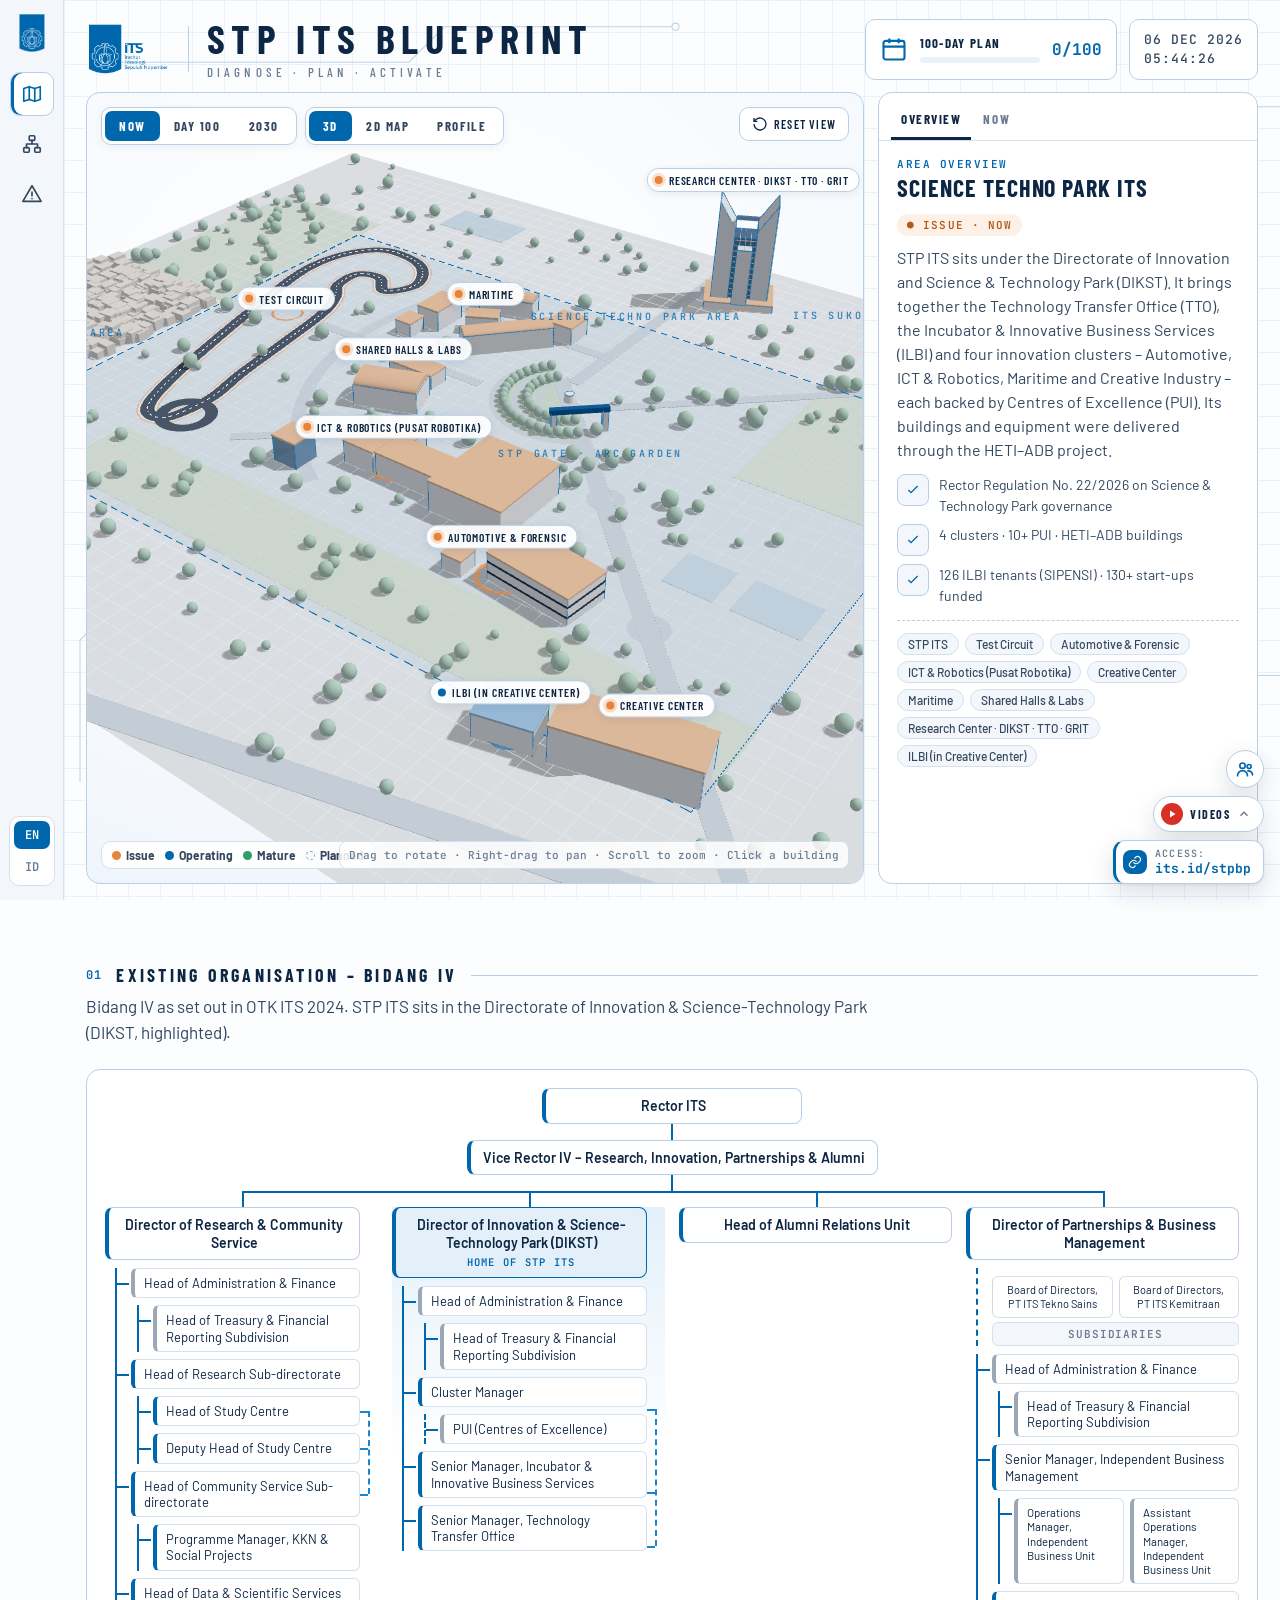
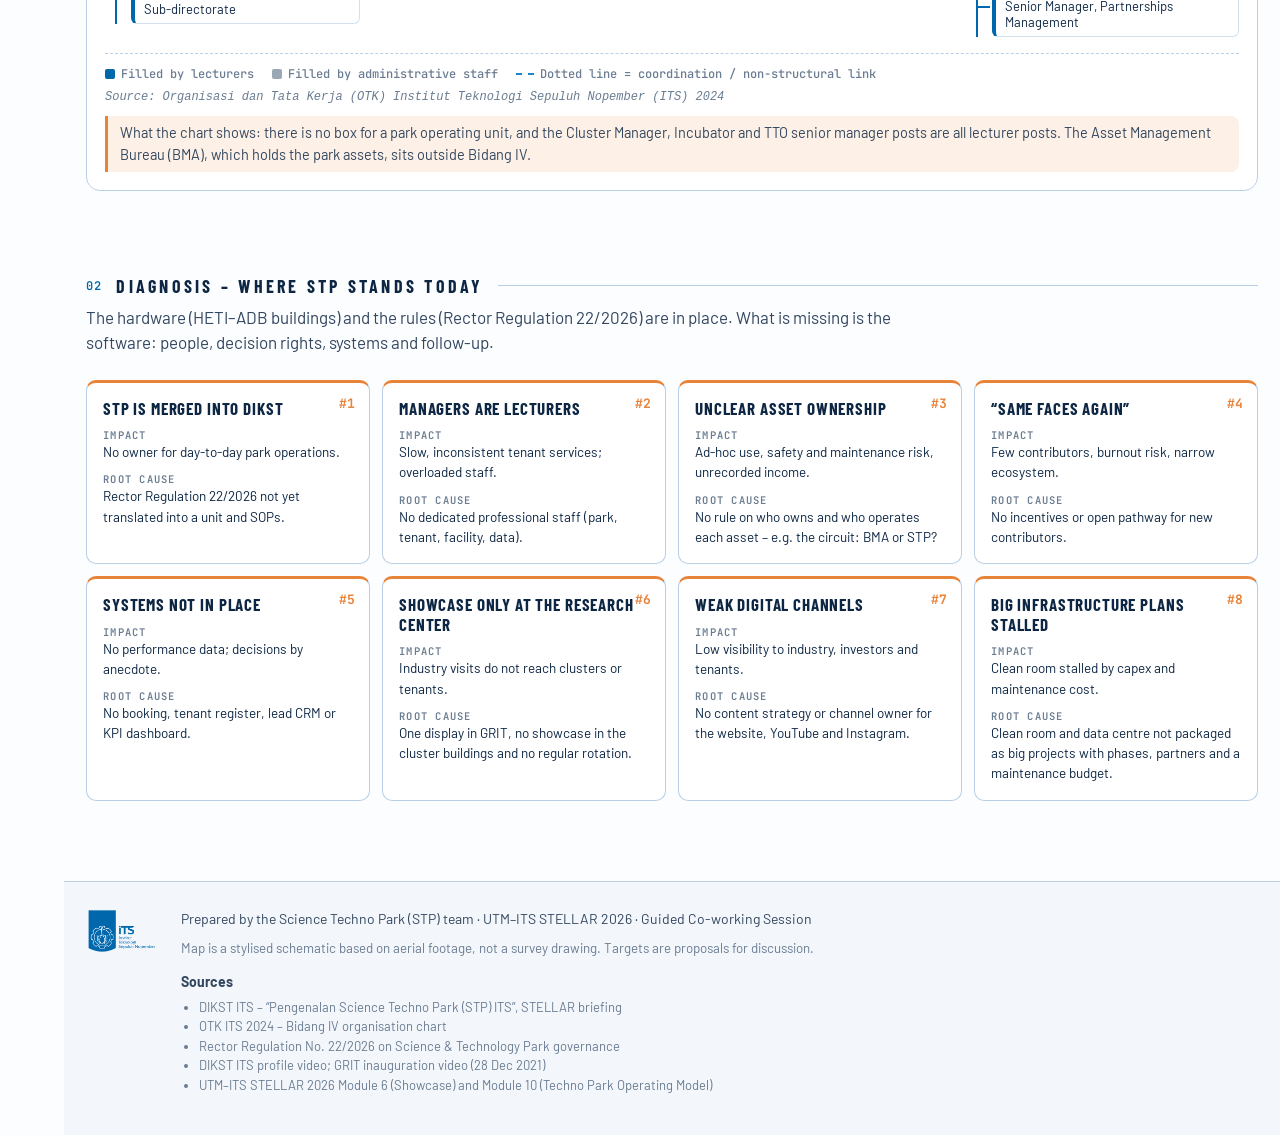
==== commit 84fb4a0d: "1.4" ====
--- a/site/index.html
+++ b/site/index.html
@@ -16,7 +16,7 @@
   <link rel="preconnect" href="https://fonts.googleapis.com">
   <link rel="preconnect" href="https://fonts.gstatic.com" crossorigin>
   <link href="https://fonts.googleapis.com/css2?family=Barlow+Condensed:wght@500;600;700&family=Barlow:wght@400;500;600;700&family=JetBrains+Mono:wght@400;500;600;700&display=swap" rel="stylesheet">
-  <link rel="stylesheet" href="assets/css/style.css?v=20261112180000">
+  <link rel="stylesheet" href="assets/css/style.css?v=20261112141038">
   <script type="importmap">
     { "imports": { "three": "./assets/vendor/three/three.module.min.js", "three/addons/": "./assets/vendor/three/addons/" } }
   </script>
@@ -122,6 +122,12 @@
   </main>
 
   <div class="float-dock">
+    <div class="team-group" id="teamGroup">
+      <div class="team-menu" id="teamMenu" role="list" hidden></div>
+      <button class="team-toggle" type="button" id="teamToggle" aria-expanded="false" aria-controls="teamMenu" data-i18n-aria="teamBtn" aria-label="STP team">
+        <svg viewBox="0 0 24 24" fill="none" stroke="currentColor" stroke-width="2" stroke-linecap="round" stroke-linejoin="round" aria-hidden="true"><circle cx="9" cy="8" r="3.2"/><path d="M3 20c0-3.3 2.7-6 6-6s6 2.7 6 6"/><circle cx="17" cy="9" r="2.4"/><path d="M15.5 14.2A5 5 0 0 1 21 19"/></svg>
+      </button>
+    </div>
     <div class="video-group" id="videoGroup">
       <div class="video-menu" id="videoMenu" role="menu" hidden></div>
       <button class="video-toggle" type="button" id="videoToggle" aria-haspopup="menu" aria-expanded="false" aria-controls="videoMenu">
@@ -145,6 +151,6 @@
     </div>
   </div>
 
-  <script type="module" src="assets/js/app.js?v=20261112180000"></script>
+  <script type="module" src="assets/js/app.js?v=20261112141038"></script>
 </body>
 </html>
--- a/site/assets/css/style.css
+++ b/site/assets/css/style.css
@@ -475,3 +475,25 @@
 .vmodal-frame { aspect-ratio: 16 / 9; background: #000; }
 .vmodal-frame iframe { width: 100%; height: 100%; border: 0; display: block; }
 @media (max-width: 760px) { .vmodal { padding: 10px; } .vmodal-head .btn { display: none; } }
+
+/* big projects */
+.bprojects .bp { border-top: 3px solid var(--its); }
+.bprojects .bp .tag { color: var(--its); }
+.bprojects .bp h3 { margin-top: 6px; font-size: 20px; }
+.bprojects .bp ul { margin: 10px 0 0; padding-left: 18px; font-size: 14px; color: var(--ink-2); display: grid; gap: 4px; }
+.sub-h { margin: 28px 0 12px; font: 700 15px var(--head); letter-spacing: .14em; text-transform: uppercase; color: var(--ink); }
+
+/* team button (above Videos) */
+.team-group { position: relative; }
+.team-toggle { width: 38px; height: 38px; border-radius: 50%; border: 1px solid var(--line-2); background: #fff; color: var(--its); cursor: pointer; display: grid; place-items: center; box-shadow: 0 8px 24px rgba(13, 38, 67, .14); }
+.team-toggle svg { width: 20px; height: 20px; }
+.team-toggle:hover, .team-group.open .team-toggle { border-color: var(--its); background: var(--its); color: #fff; }
+.team-menu { position: absolute; right: 0; bottom: calc(100% + 8px); width: 280px; max-width: calc(100vw - 24px); background: #fff; border: 1px solid var(--line-2); border-radius: 12px; padding: 8px; box-shadow: 0 14px 34px rgba(13, 38, 67, .2); display: grid; gap: 2px; }
+.team-menu[hidden] { display: none; }
+.team-head { font: 600 10.5px var(--mono); letter-spacing: .12em; text-transform: uppercase; color: var(--muted); padding: 4px 6px 8px; border-bottom: 1px dashed var(--line-2); margin-bottom: 4px; }
+.team-row { display: grid; grid-template-columns: 34px 1fr; gap: 10px; align-items: center; padding: 6px; border-radius: 8px; }
+.team-row:hover { background: var(--its-soft); }
+.team-row .av { width: 34px; height: 34px; border-radius: 50%; background: var(--its-soft); color: var(--its); display: grid; place-items: center; font: 700 12px var(--mono); }
+.team-row b { display: block; font: 600 14px/1.2 var(--body); color: var(--ink); }
+.team-row small { display: block; font: 400 12px/1.3 var(--body); color: var(--muted); }
+.float-dock { align-items: flex-end; }
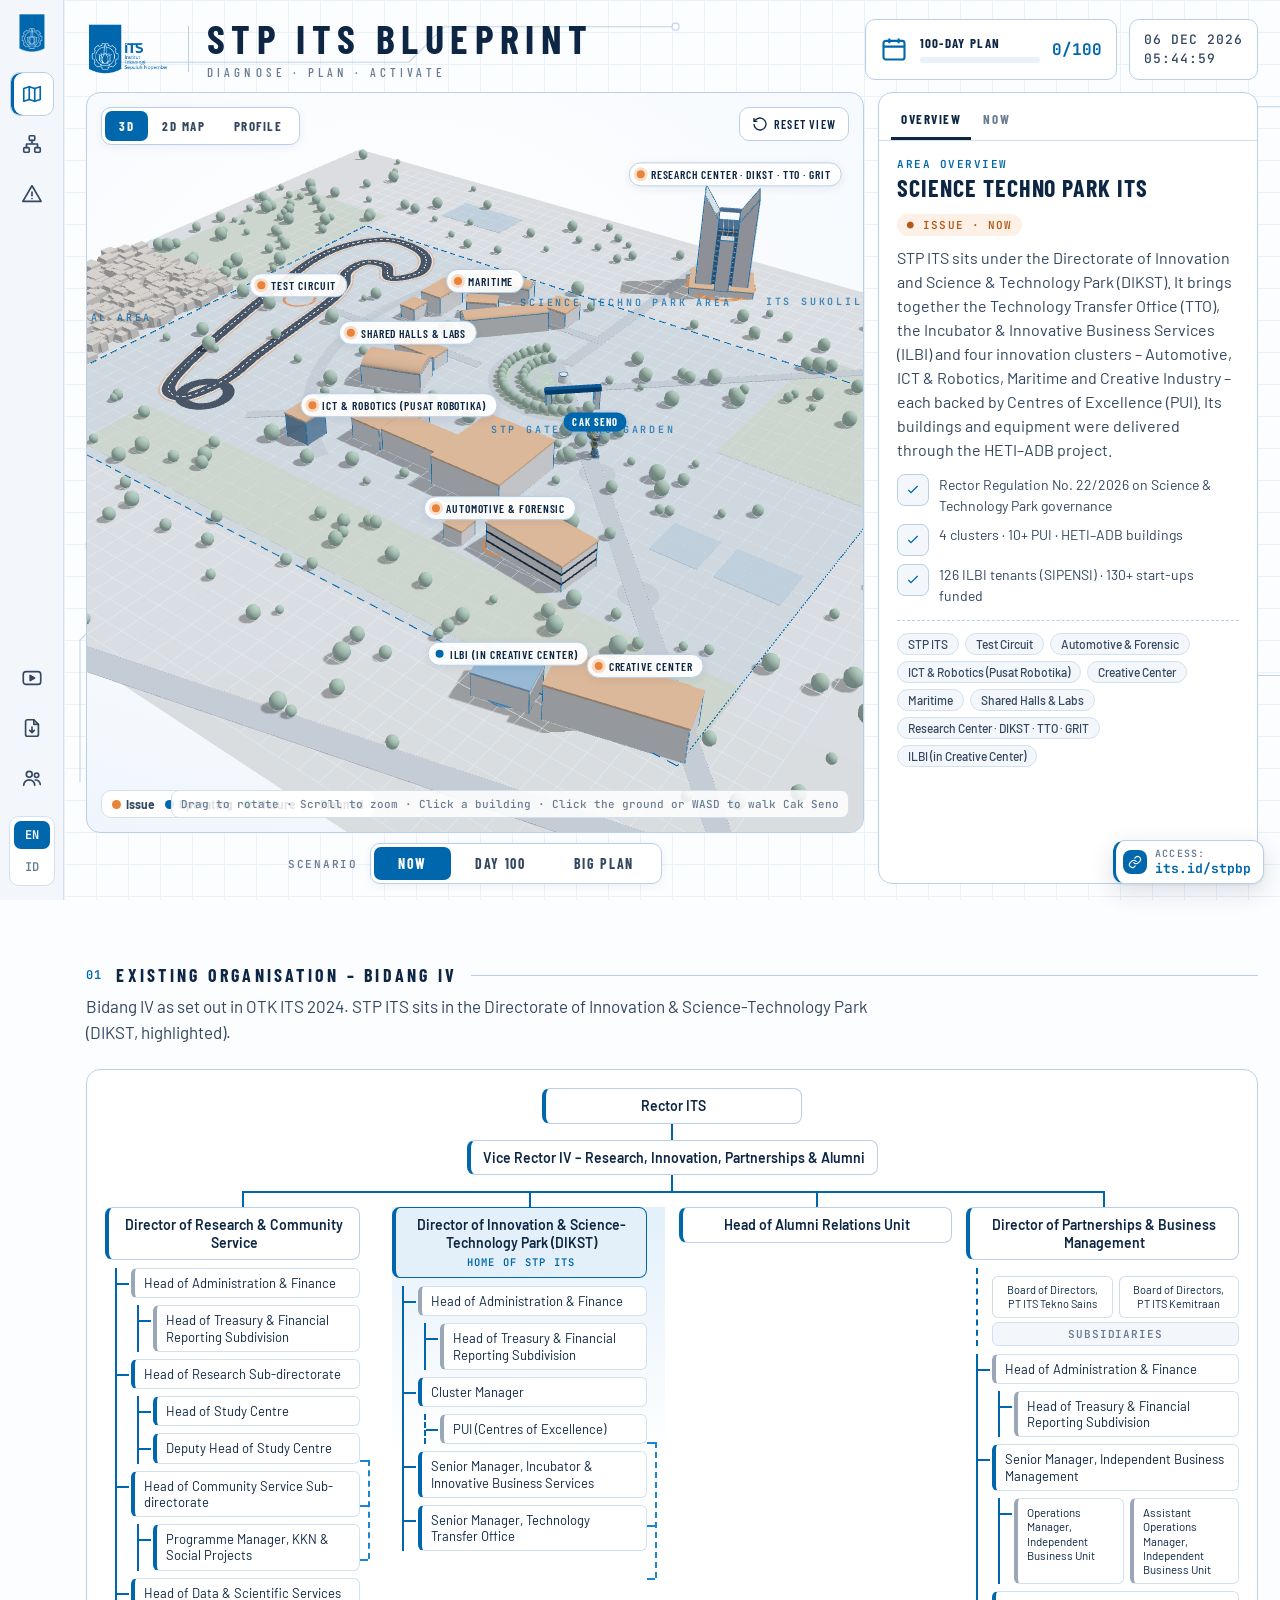
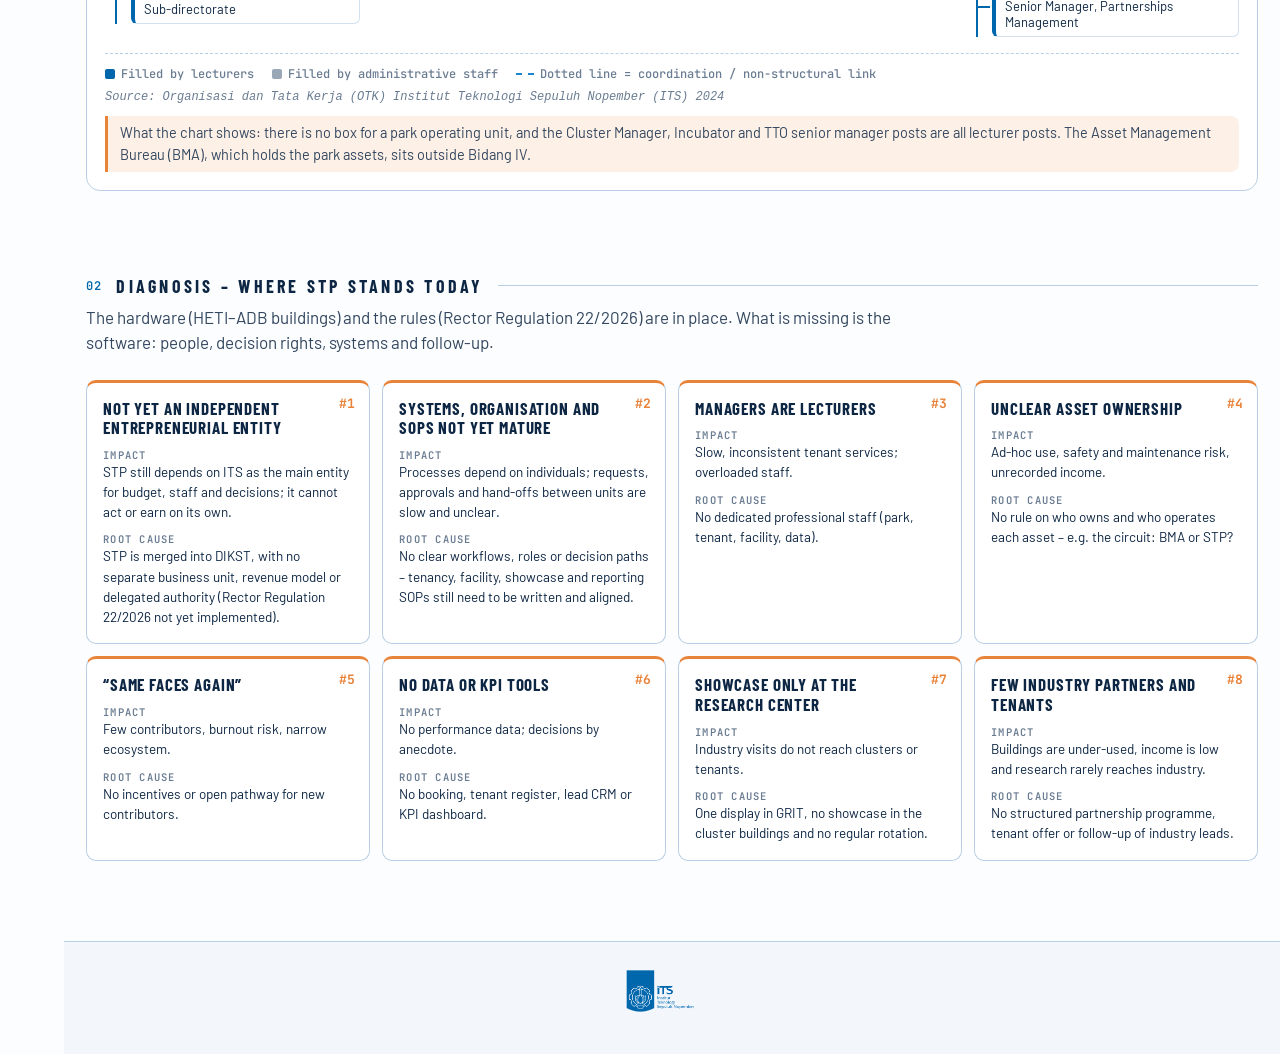
==== commit 798ac4c0: "1.5" ====
--- a/site/index.html
+++ b/site/index.html
@@ -16,7 +16,7 @@
   <link rel="preconnect" href="https://fonts.googleapis.com">
   <link rel="preconnect" href="https://fonts.gstatic.com" crossorigin>
   <link href="https://fonts.googleapis.com/css2?family=Barlow+Condensed:wght@500;600;700&family=Barlow:wght@400;500;600;700&family=JetBrains+Mono:wght@400;500;600;700&display=swap" rel="stylesheet">
-  <link rel="stylesheet" href="assets/css/style.css?v=20261112141038">
+  <link rel="stylesheet" href="assets/css/style.css?v=20261113005911">
   <script type="importmap">
     { "imports": { "three": "./assets/vendor/three/three.module.min.js", "three/addons/": "./assets/vendor/three/addons/" } }
   </script>
@@ -35,6 +35,14 @@
     <img class="mark" src="assets/img/favicon-192.png" alt="ITS">
     <div id="nav"></div>
     <div class="spacer"></div>
+    <div class="rail-tools">
+      <div class="video-group" id="videoGroup">
+        <div class="video-menu" id="videoMenu" role="menu" hidden></div>
+        <button class="icon" type="button" id="videoToggle" aria-haspopup="menu" aria-expanded="false" aria-controls="videoMenu" aria-label="Videos"><svg viewBox="0 0 24 24" fill="none" stroke="currentColor" stroke-width="1.8" stroke-linecap="round" stroke-linejoin="round" aria-hidden="true"><rect x="2.5" y="5" width="19" height="14" rx="3"/><path d="M10 9.2v5.6l4.8-2.8z" fill="currentColor"/></svg><span class="tip" data-i18n="videosBtn">Videos</span></button>
+      </div>
+      <a class="dl" href="assets/stp-its-blueprint.pdf" download="STP-ITS-Blueprint.pdf" aria-label="Download PDF deck"><svg viewBox="0 0 24 24" fill="none" stroke="currentColor" stroke-width="1.8" stroke-linecap="round" stroke-linejoin="round" aria-hidden="true"><path d="M14 3H7a2 2 0 0 0-2 2v14a2 2 0 0 0 2 2h10a2 2 0 0 0 2-2V8z"/><path d="M14 3v5h5"/><path d="M12 11v6M9.5 14.5 12 17l2.5-2.5"/></svg><span class="tip" data-i18n="downloadPdf">Download PDF deck</span></a>
+      <button class="icon" type="button" id="teamToggle" aria-haspopup="dialog" aria-label="STP team"><svg viewBox="0 0 24 24" fill="none" stroke="currentColor" stroke-width="1.8" stroke-linecap="round" stroke-linejoin="round" aria-hidden="true"><circle cx="9" cy="8" r="3.2"/><path d="M3 20c0-3.3 2.7-6 6-6s6 2.7 6 6"/><circle cx="17" cy="9" r="2.4"/><path d="M15.5 14.2A5 5 0 0 1 21 19"/></svg><span class="tip" data-i18n="teamBtn">STP team</span></button>
+    </div>
     <div class="lang" role="group" aria-label="Language">
       <button type="button" data-lang="en" aria-pressed="true">EN</button>
       <button type="button" data-lang="id" aria-pressed="false">ID</button>
@@ -63,13 +71,9 @@
       </header>
 
       <div class="hero-grid">
+        <div class="map-col">
         <div class="map-frame" id="map">
           <div class="map-ui tl">
-            <div class="seg" role="group" aria-label="Scenario" id="modeSeg">
-              <button type="button" data-mode="now" aria-pressed="true" data-i18n="modeNow">Now</button>
-              <button type="button" data-mode="d100" aria-pressed="false" data-i18n="modeD100">Day 100</button>
-              <button type="button" data-mode="y2030" aria-pressed="false" data-i18n="mode2030">2030</button>
-            </div>
             <div class="seg" role="tablist" aria-label="Map view" id="viewSeg">
               <button type="button" data-view="3d" aria-pressed="true" data-i18n="view3d">3D</button>
               <button type="button" data-view="2d" aria-pressed="false" data-i18n="view2d">2D map</button>
@@ -93,6 +97,15 @@
             </div>
           </div>
           <div class="map-ui br"><div class="hint" data-i18n="hint">Drag to rotate · Scroll to zoom · Click a building</div></div>
+        </div>
+        <div class="scenario-bar">
+          <span class="lbl" data-i18n="scenarioLbl">Scenario</span>
+          <div class="seg" role="group" aria-label="Scenario" id="modeSeg">
+            <button type="button" data-mode="now" aria-pressed="true" data-i18n="modeNow">Now</button>
+            <button type="button" data-mode="d100" aria-pressed="false" data-i18n="modeD100">Day 100</button>
+            <button type="button" data-mode="y2030" aria-pressed="false" data-i18n="mode2030">Big Plan</button>
+          </div>
+        </div>
         </div>
 
         <aside class="info-panel" aria-live="polite">
@@ -122,24 +135,17 @@
   </main>
 
   <div class="float-dock">
-    <div class="team-group" id="teamGroup">
-      <div class="team-menu" id="teamMenu" role="list" hidden></div>
-      <button class="team-toggle" type="button" id="teamToggle" aria-expanded="false" aria-controls="teamMenu" data-i18n-aria="teamBtn" aria-label="STP team">
-        <svg viewBox="0 0 24 24" fill="none" stroke="currentColor" stroke-width="2" stroke-linecap="round" stroke-linejoin="round" aria-hidden="true"><circle cx="9" cy="8" r="3.2"/><path d="M3 20c0-3.3 2.7-6 6-6s6 2.7 6 6"/><circle cx="17" cy="9" r="2.4"/><path d="M15.5 14.2A5 5 0 0 1 21 19"/></svg>
-      </button>
-    </div>
-    <div class="video-group" id="videoGroup">
-      <div class="video-menu" id="videoMenu" role="menu" hidden></div>
-      <button class="video-toggle" type="button" id="videoToggle" aria-haspopup="menu" aria-expanded="false" aria-controls="videoMenu">
-        <svg viewBox="0 0 24 24" fill="currentColor" aria-hidden="true"><path d="M8 5v14l11-7z"/></svg>
-        <span data-i18n="videosBtn">Videos</span>
-        <svg class="chev" viewBox="0 0 24 24" fill="none" stroke="currentColor" stroke-width="2.4" aria-hidden="true"><path d="m6 15 6-6 6 6"/></svg>
-      </button>
-    </div>
     <a class="access-card" href="https://its.id/stpbp" target="_blank" rel="noopener" aria-label="Access: its.id/stpbp">
       <svg viewBox="0 0 24 24" fill="none" stroke="currentColor" stroke-width="2" stroke-linecap="round" stroke-linejoin="round" aria-hidden="true"><path d="M10 13a5 5 0 0 0 7.5.5l3-3a5 5 0 0 0-7-7l-1.7 1.7"/><path d="M14 11a5 5 0 0 0-7.5-.5l-3 3a5 5 0 0 0 7 7l1.7-1.7"/></svg>
       <span><small>Access:</small><b>its.id/stpbp</b></span>
     </a>
+  </div>
+
+  <div class="vmodal tmodal" id="teamModal" hidden role="dialog" aria-modal="true" aria-labelledby="teamTitle">
+    <div class="vmodal-box">
+      <div class="vmodal-head"><h3 id="teamTitle"></h3><button class="vmodal-x" type="button" id="teamClose" aria-label="Close">×</button></div>
+      <div class="team-list" id="teamList"></div>
+    </div>
   </div>
 
   <div class="vmodal" id="vmodal" hidden role="dialog" aria-modal="true" aria-labelledby="vmodalTitle">
@@ -151,6 +157,6 @@
     </div>
   </div>
 
-  <script type="module" src="assets/js/app.js?v=20261112141038"></script>
+  <script type="module" src="assets/js/app.js?v=20261113005911"></script>
 </body>
 </html>
--- a/site/assets/css/style.css
+++ b/site/assets/css/style.css
@@ -55,11 +55,13 @@
 }
 .rail a:hover, .rail button.icon:hover { background: #fff; border-color: var(--line); color: var(--its); }
 .rail a.is-active { background: #fff; border-color: var(--line-2); color: var(--its); box-shadow: inset 3px 0 0 var(--its); }
-.rail a .tip {
+.rail a .tip, .rail button.icon .tip {
   position: absolute; left: 52px; white-space: nowrap; background: var(--ink); color: #fff; font: 500 12px var(--body);
   padding: 4px 8px; border-radius: 6px; opacity: 0; pointer-events: none; transform: translateX(-4px); transition: .15s;
 }
-.rail a:hover .tip { opacity: 1; transform: none; }
+.rail a:hover .tip, .rail button.icon:hover .tip { opacity: 1; transform: none; }
+.rail-tools { display: flex; flex-direction: column; gap: 6px; margin-bottom: 10px; }
+.rail .video-group.open > button.icon { background: #fff; border-color: var(--line-2); color: var(--its); }
 .rail svg { width: 22px; height: 22px; }
 .rail .spacer { flex: 1; }
 #nav { display: flex; flex-direction: column; gap: 6px; }
@@ -497,3 +499,71 @@
 .team-row b { display: block; font: 600 14px/1.2 var(--body); color: var(--ink); }
 .team-row small { display: block; font: 400 12px/1.3 var(--body); color: var(--muted); }
 .float-dock { align-items: flex-end; }
+.issue-card h3 { padding-right: 34px; }
+
+/* map column: 3D canvas + scenario bar underneath */
+.map-col { display: flex; flex-direction: column; gap: 10px; min-height: 0; }
+.map-col .map-frame { flex: 1; min-height: 380px; }
+.scenario-bar { display: flex; align-items: center; justify-content: center; gap: 12px; flex: none; }
+.scenario-bar .lbl { font: 600 11px var(--mono); letter-spacing: .16em; text-transform: uppercase; color: var(--muted); }
+.scenario-bar .seg button { padding: 8px 24px; font-size: 14px; }
+@media (max-width: 1180px) { .map-col .map-frame { min-height: 520px; } }
+@media (max-width: 760px) { .map-col .map-frame { min-height: 420px; } .scenario-bar .seg button { padding: 8px 14px; } }
+
+/* video list flies out to the right of the rail */
+.rail .video-menu { left: calc(100% + 12px); right: auto; bottom: 0; }
+.rail .video-group.open .tip { opacity: 0 !important; }
+/* team modal */
+.tmodal .vmodal-box { width: min(420px, 100%); }
+.team-list { padding: 10px 12px 14px; display: grid; gap: 4px; }
+@media (max-width: 760px) {
+  .rail-tools { flex-direction: row; margin: 0; gap: 2px; }
+  .rail .video-menu { position: fixed; left: 10px; right: 10px; bottom: 70px; width: auto; }
+}
+.rail .video-menu > a { width: 100%; height: auto; display: grid; grid-template-columns: 88px 1fr; place-items: initial; align-items: center; border: 0; box-shadow: none; color: var(--ink); }
+.rail .video-menu > a:hover { background: var(--its-soft); border: 0; }
+.rail .video-menu > a .tip { display: none; }
+body:has(.rail .video-group.open) .float-dock { visibility: hidden; }
+
+/* Cak Seno mascot */
+.road-mascot { position: absolute; left: 0; top: 0; width: 92px; height: 128px; pointer-events: none; z-index: 4; filter: drop-shadow(0 6px 6px rgba(13, 38, 67, .25)); }
+.mascot-tag { font: 700 10.5px var(--head); letter-spacing: .1em; text-transform: uppercase; color: #fff; background: var(--its); border-radius: 999px; padding: 3px 9px; white-space: nowrap; pointer-events: none; box-shadow: 0 2px 6px rgba(0, 103, 172, .3); }
+.route-signs { z-index: 5; }
+
+/* milestone labels below the road (mascot walks on top) */
+.route { padding-top: 70px; grid-template-rows: auto auto auto; }
+.route-start, .route-road { grid-row: 1; }
+.route-signs, .route-ticks { grid-row: 2; }
+.route-cards { grid-row: 3; }
+.route-signs { height: 84px; }
+.route-signs .sign { top: 0; bottom: auto; flex-direction: column-reverse; }
+.route-signs .sign::after { height: 12px; }
+.route-signs .sign.hi::after { height: 44px; }
+.route-ticks { margin-top: 0; height: 0; }
+.route-ticks span { top: 6px; }
+.route > .leg-card.ov { grid-column: 1; grid-row: 3; margin-top: 6px; margin-right: 10px; }
+
+/* big-project concept panels */
+.concept { align-items: start; }
+.concept-h { margin: 0 0 8px; font: 700 14px var(--head); letter-spacing: .12em; text-transform: uppercase; color: var(--its); }
+.concept .parts { margin-top: 12px; }
+.parts-row { margin-top: 12px; grid-template-columns: repeat(5, minmax(0, 1fr)); }
+.parts-row .card { grid-template-columns: 1fr; }
+@media (max-width: 1180px) { .parts-row { grid-template-columns: repeat(2, minmax(0, 1fr)); } }
+@media (max-width: 760px) { .parts-row { grid-template-columns: 1fr; } .parts-row .card { grid-template-columns: 40px 1fr; } }
+footer .in { display: flex; justify-content: center; }
+
+/* priority photos */
+.pimg { display: grid; gap: 12px; margin-top: 14px; }
+.pimg.two { grid-template-columns: 1fr 1fr; }
+.pimg figure { margin: 0; border: 1px solid var(--line-2); border-radius: 14px; overflow: hidden; background: #fff; }
+.pimg img { display: block; width: 100%; aspect-ratio: 2 / 1; object-fit: cover; }
+.pimg:not(.two) img { aspect-ratio: 2.6 / 1; }
+.pimg figcaption { padding: 9px 14px; font: 500 13px var(--body); color: var(--ink-2); border-top: 1px solid var(--line); }
+.kpi-mini .card { display: grid; grid-template-columns: 40px 1fr; gap: 10px; align-items: center; }
+.kpi-mini .v { width: 40px; height: 40px; border-radius: 10px; background: var(--its-soft); color: var(--its); display: grid; place-items: center; font: 700 15px var(--mono); }
+.kpi-mini p { margin: 0; }
+.fellows { margin: 6px 0 0; padding-left: 18px; display: grid; gap: 4px; color: var(--ink-2); font-size: 14.5px; }
+@media (max-width: 760px) { .pimg.two { grid-template-columns: 1fr; } .pimg img, .pimg:not(.two) img { aspect-ratio: 16 / 9; } }
+.rail a.dl { color: var(--ink-2); }
+.rail a.dl:hover { color: var(--its); }
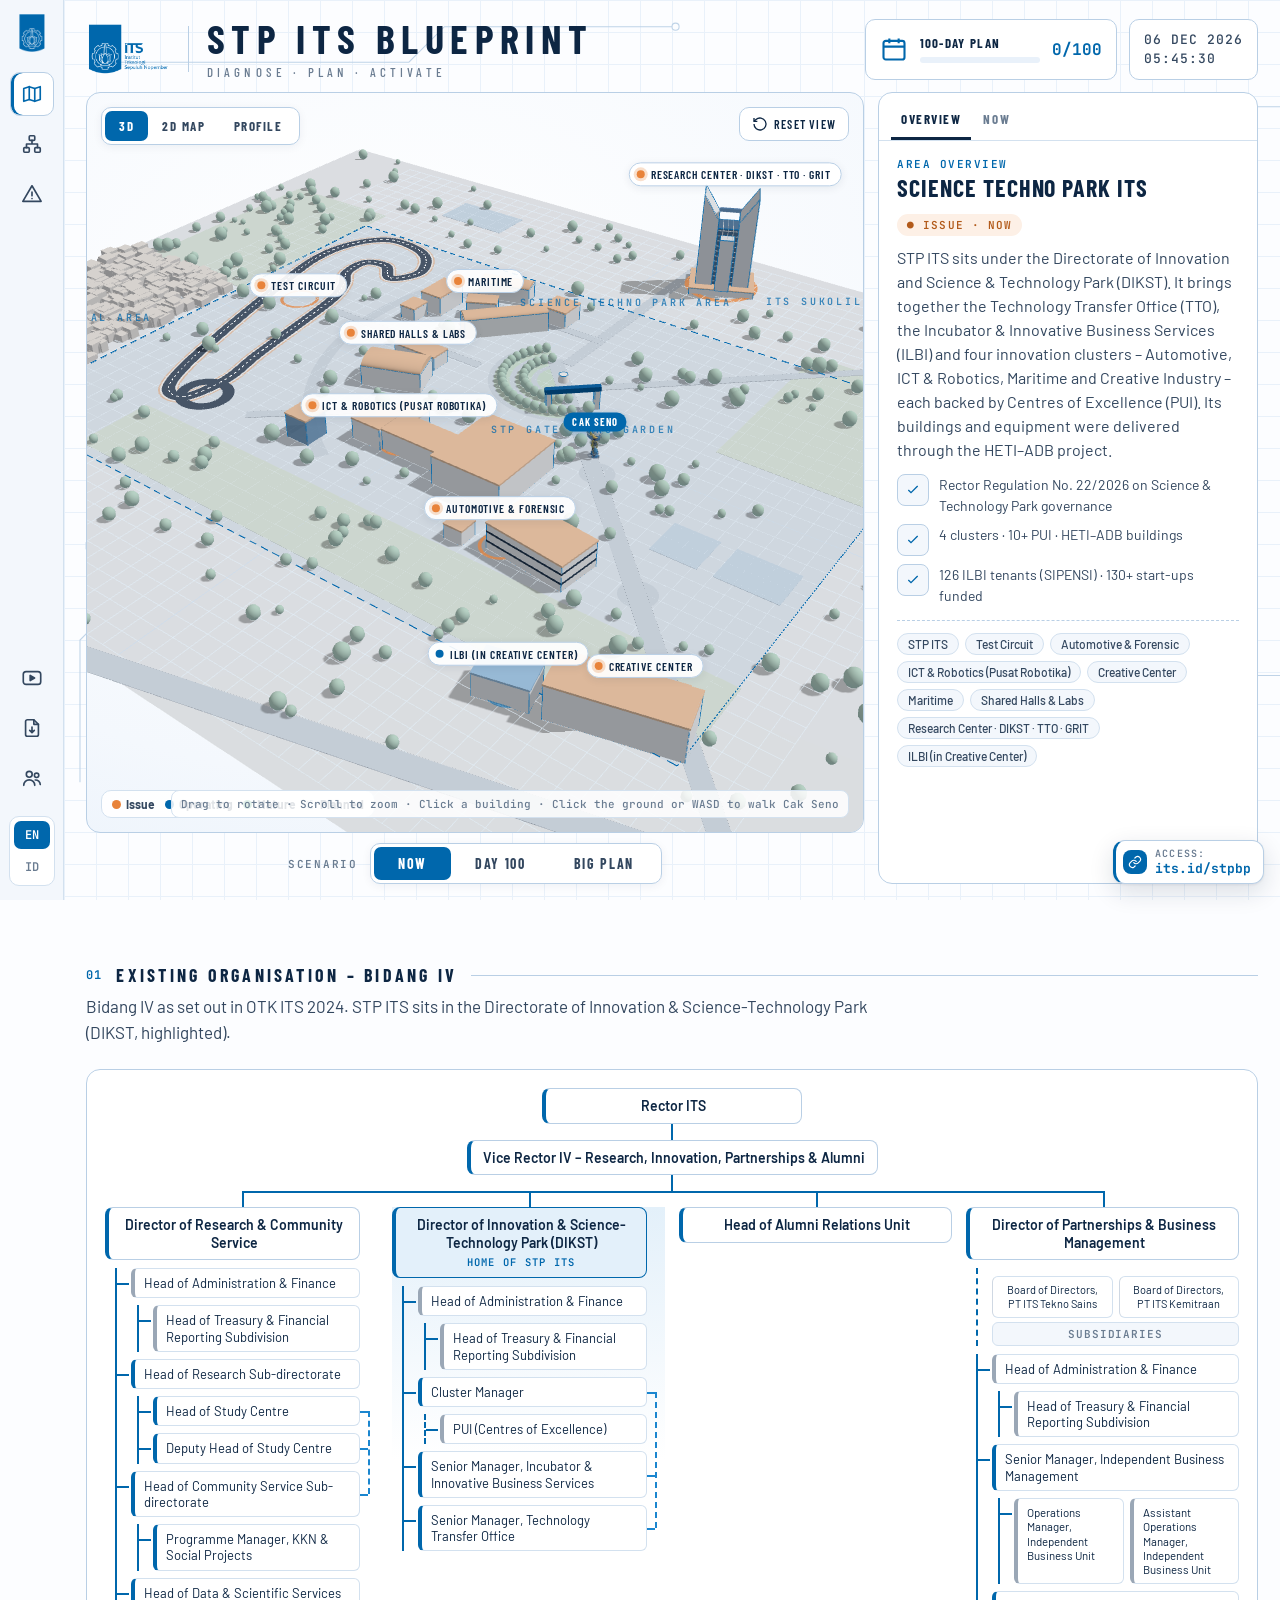
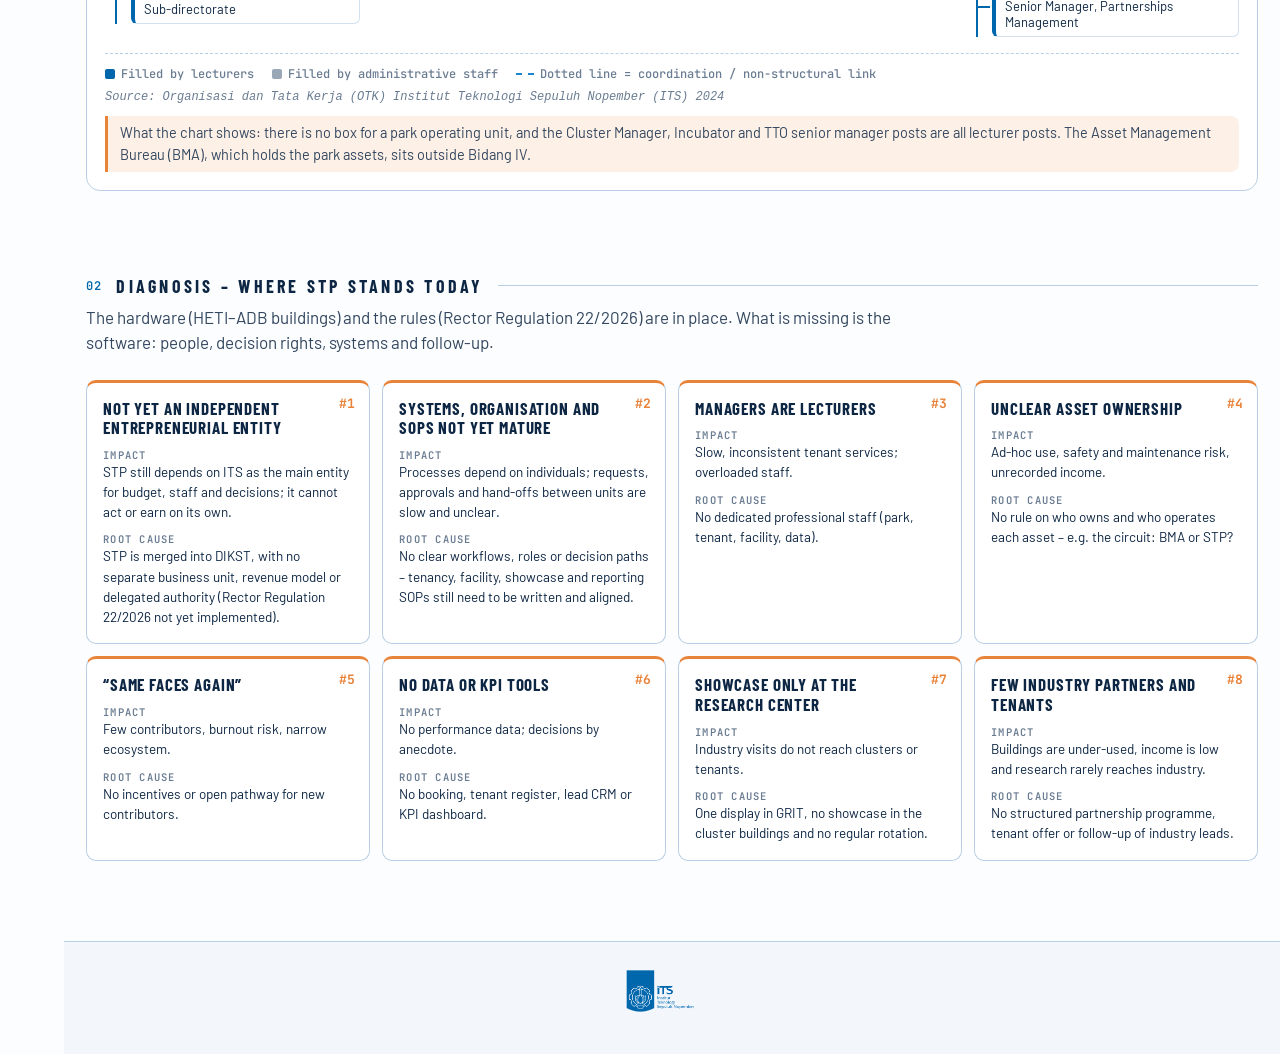
==== commit 7f78eb65: "1.6" ====
--- a/site/index.html
+++ b/site/index.html
@@ -82,7 +82,7 @@
           </div>
           <div class="map2d" id="map2d" hidden></div>
           <figure class="mapgif" id="mapgif" hidden>
-            <video muted loop playsinline preload="none" poster="assets/video/dikst-profile-poster.jpg" data-src="assets/video/dikst-profile.mp4" aria-label="DIKST ITS profile – aerial tour of the Science Techno Park"></video>
+            <video muted loop playsinline preload="none" poster="assets/video/dikst-profile-poster.jpg?v=20261113011139" data-src="assets/video/dikst-profile.mp4?v=20261113011139" aria-label="DIKST ITS profile – aerial tour of the Science Techno Park"></video>
             <figcaption data-i18n="gifCaption">DIKST ITS profile video</figcaption>
           </figure>
           <div class="map-ui tr">
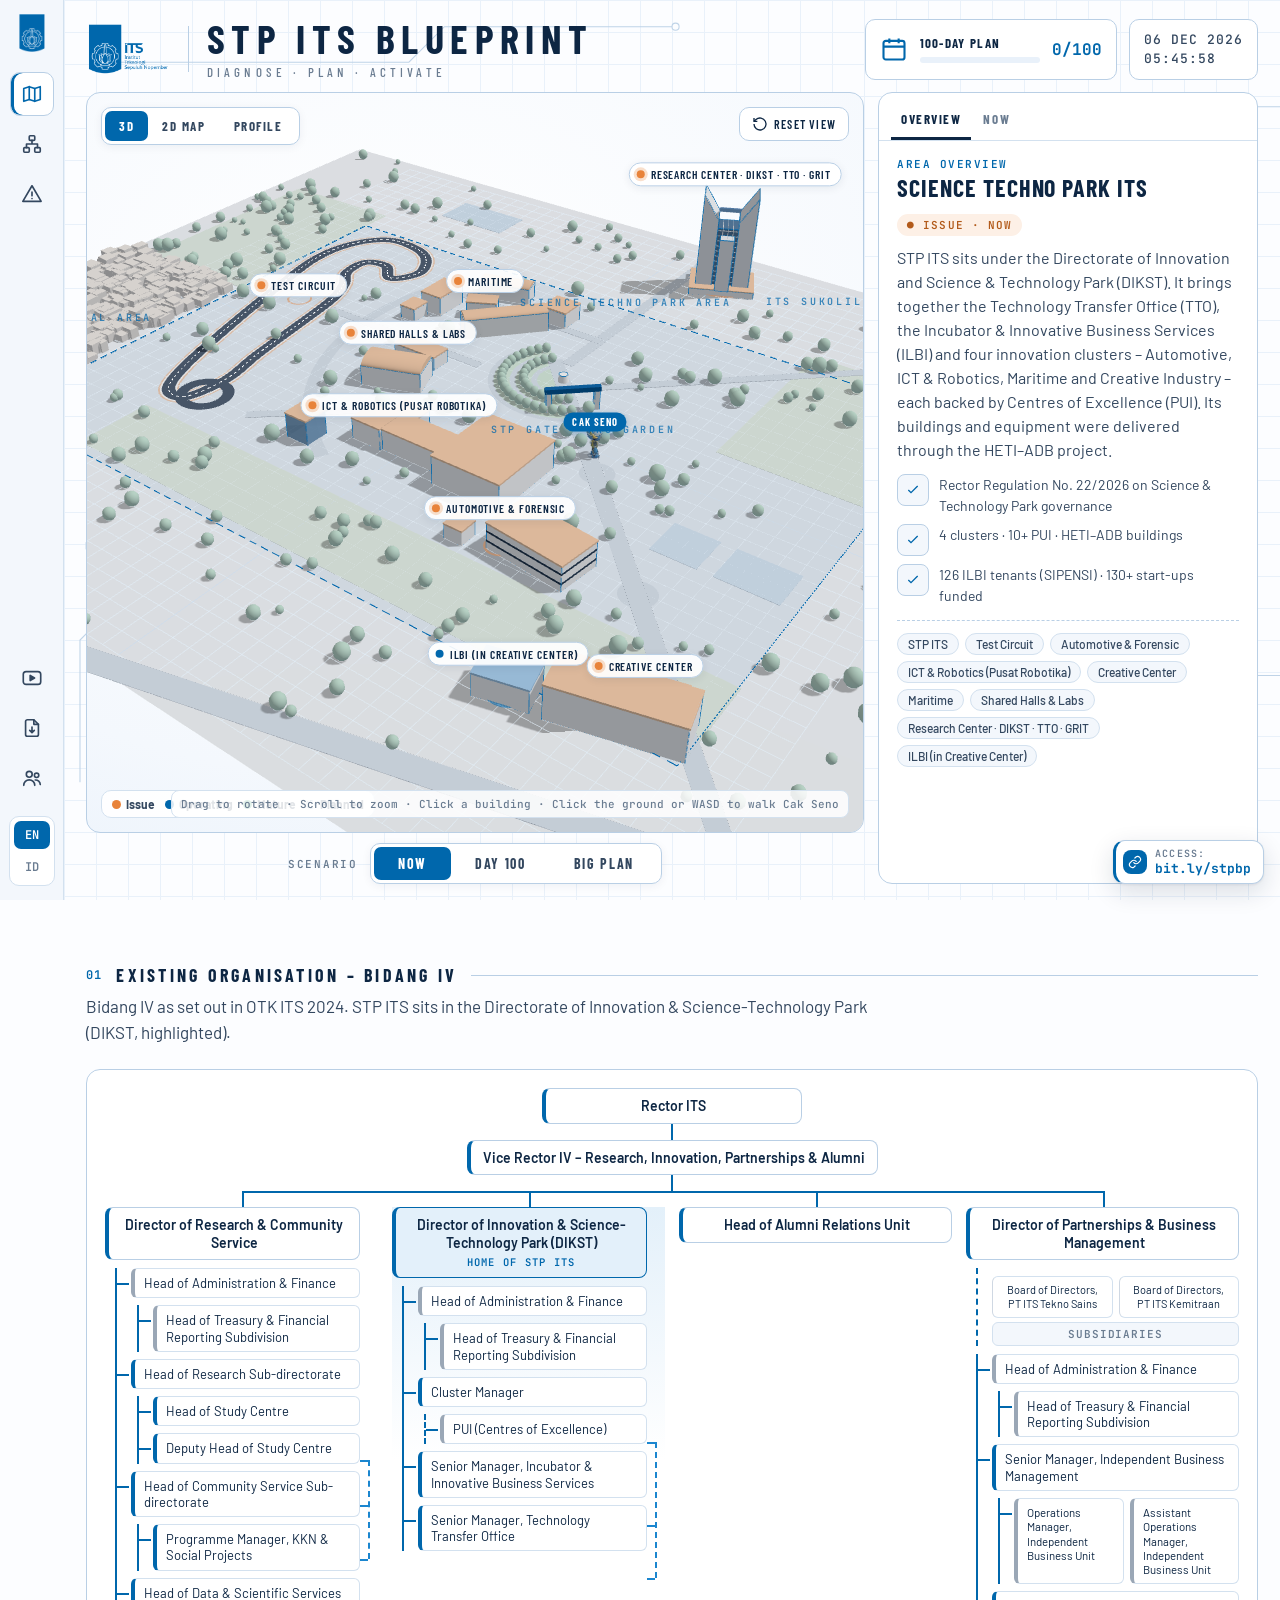
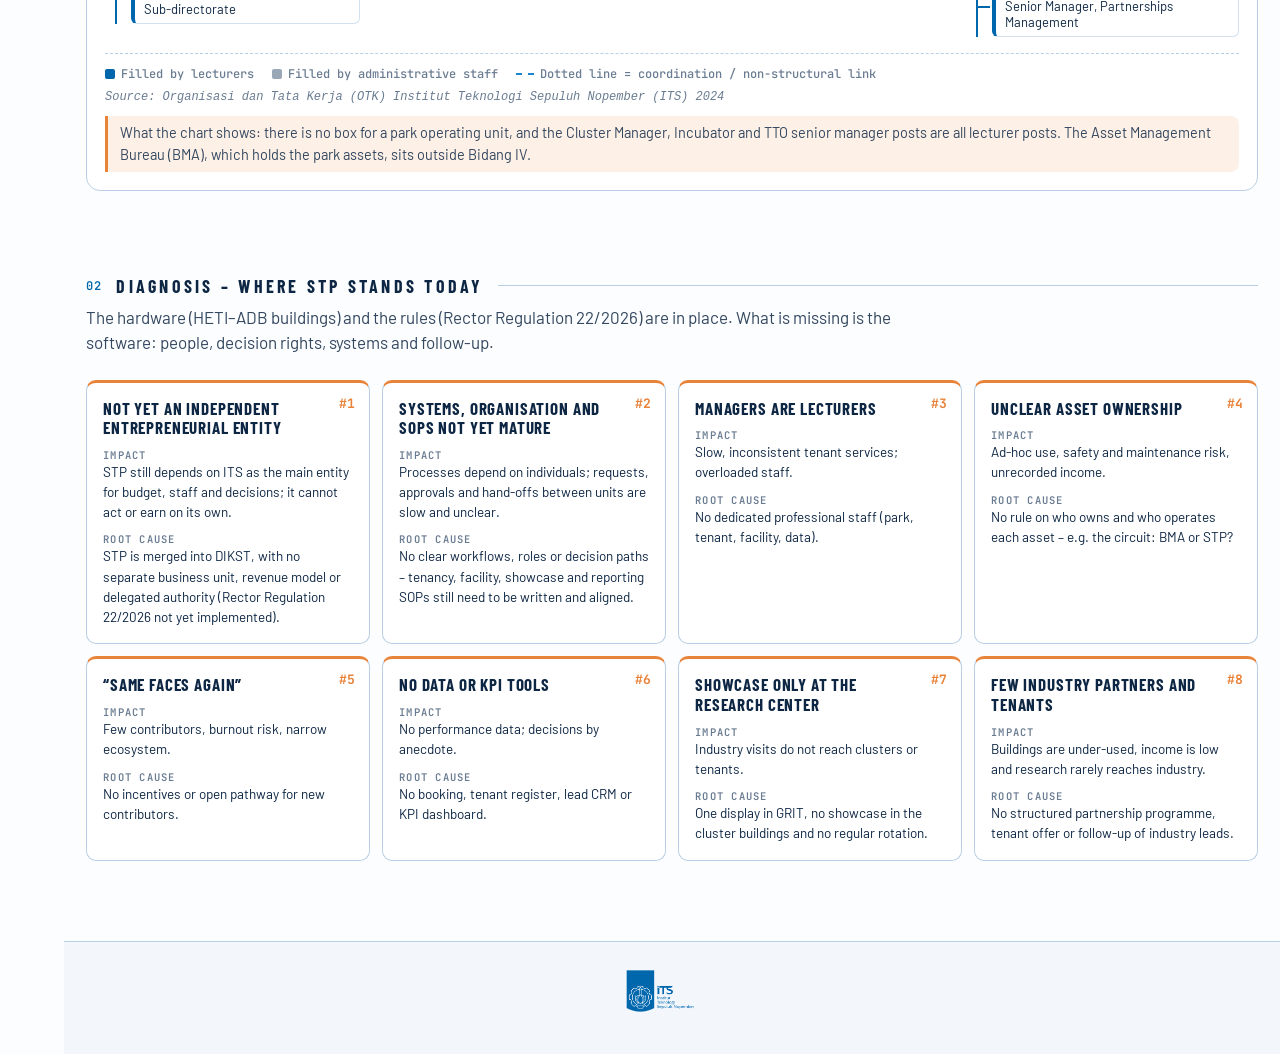
==== commit 97d7c7f9: "1.7" ====
--- a/site/index.html
+++ b/site/index.html
@@ -135,9 +135,15 @@
   </main>
 
   <div class="float-dock">
+    <!-- ITS shortener (kept for later):
     <a class="access-card" href="https://its.id/stpbp" target="_blank" rel="noopener" aria-label="Access: its.id/stpbp">
       <svg viewBox="0 0 24 24" fill="none" stroke="currentColor" stroke-width="2" stroke-linecap="round" stroke-linejoin="round" aria-hidden="true"><path d="M10 13a5 5 0 0 0 7.5.5l3-3a5 5 0 0 0-7-7l-1.7 1.7"/><path d="M14 11a5 5 0 0 0-7.5-.5l-3 3a5 5 0 0 0 7 7l1.7-1.7"/></svg>
       <span><small>Access:</small><b>its.id/stpbp</b></span>
+    </a>
+    -->
+    <a class="access-card" href="https://bit.ly/stpbp" target="_blank" rel="noopener" aria-label="Access: bit.ly/stpbp">
+      <svg viewBox="0 0 24 24" fill="none" stroke="currentColor" stroke-width="2" stroke-linecap="round" stroke-linejoin="round" aria-hidden="true"><path d="M10 13a5 5 0 0 0 7.5.5l3-3a5 5 0 0 0-7-7l-1.7 1.7"/><path d="M14 11a5 5 0 0 0-7.5-.5l-3 3a5 5 0 0 0 7 7l1.7-1.7"/></svg>
+      <span><small>Access:</small><b>bit.ly/stpbp</b></span>
     </a>
   </div>
 
